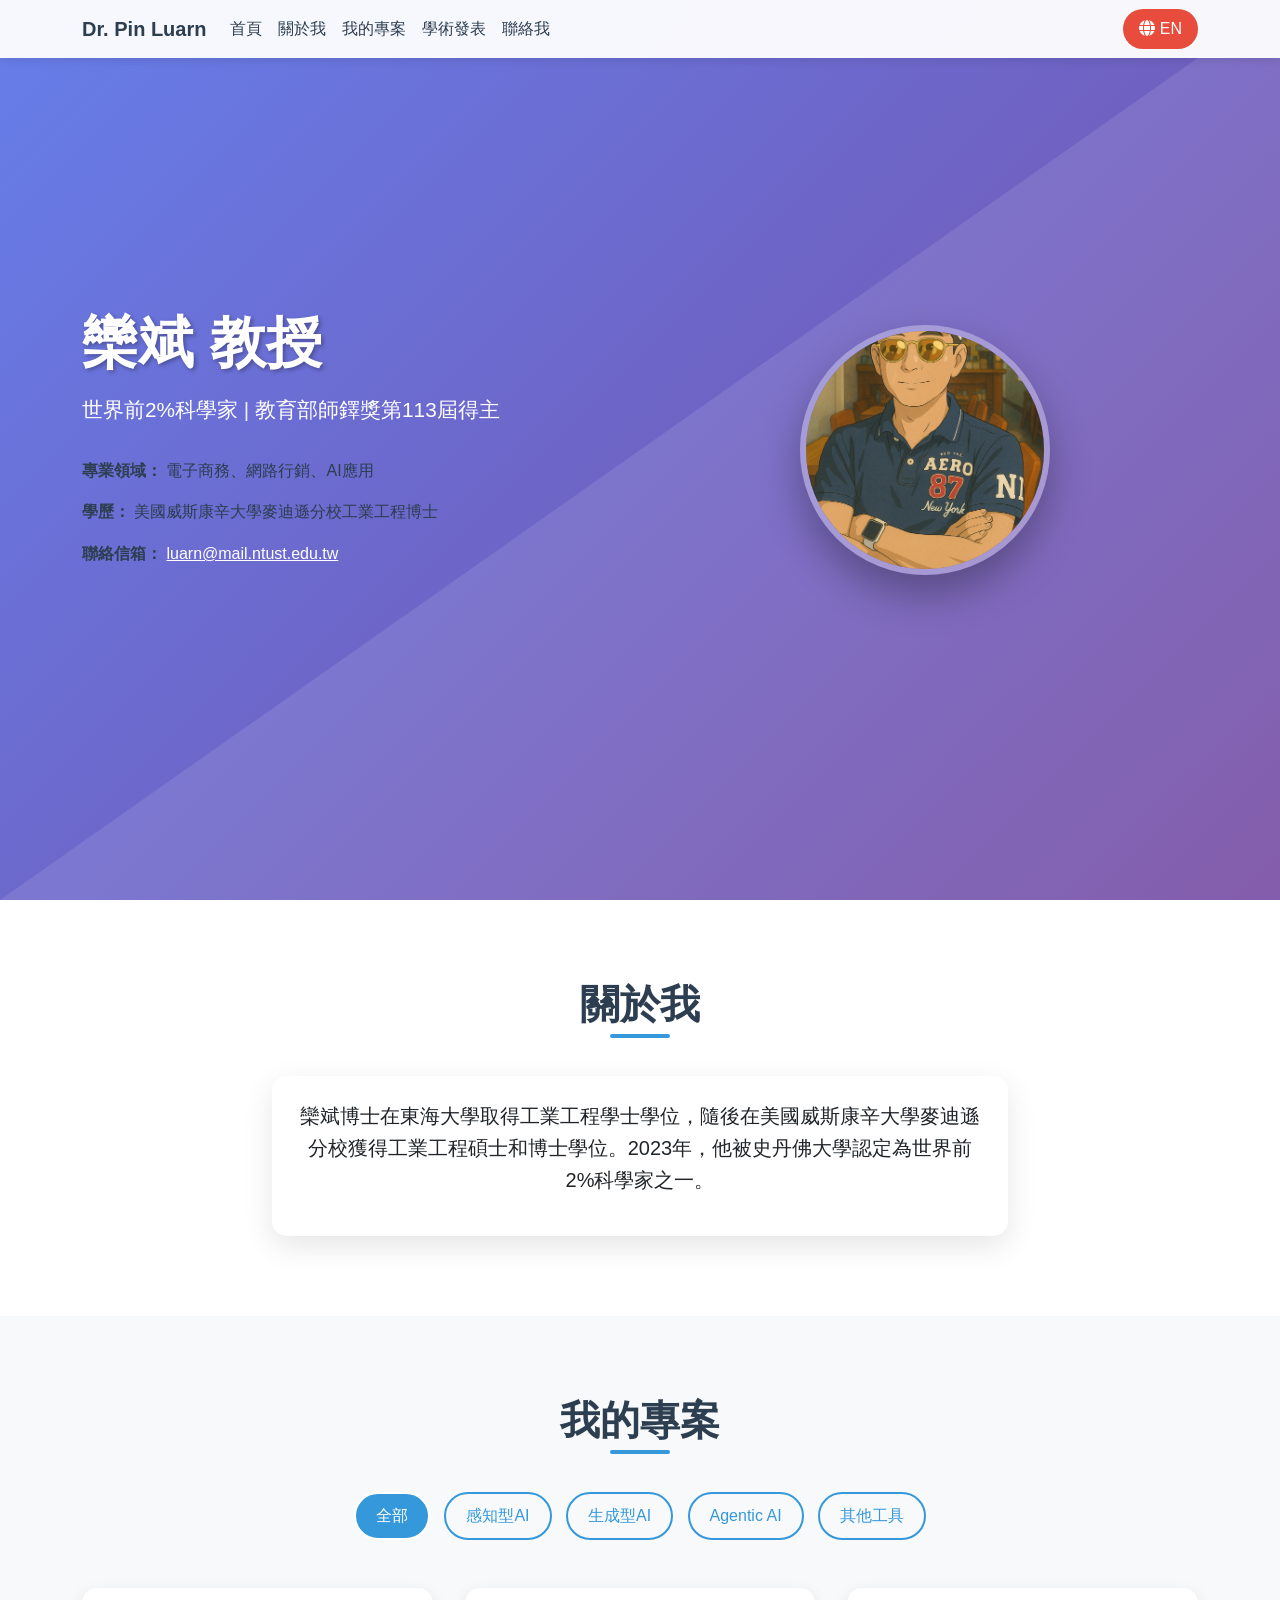
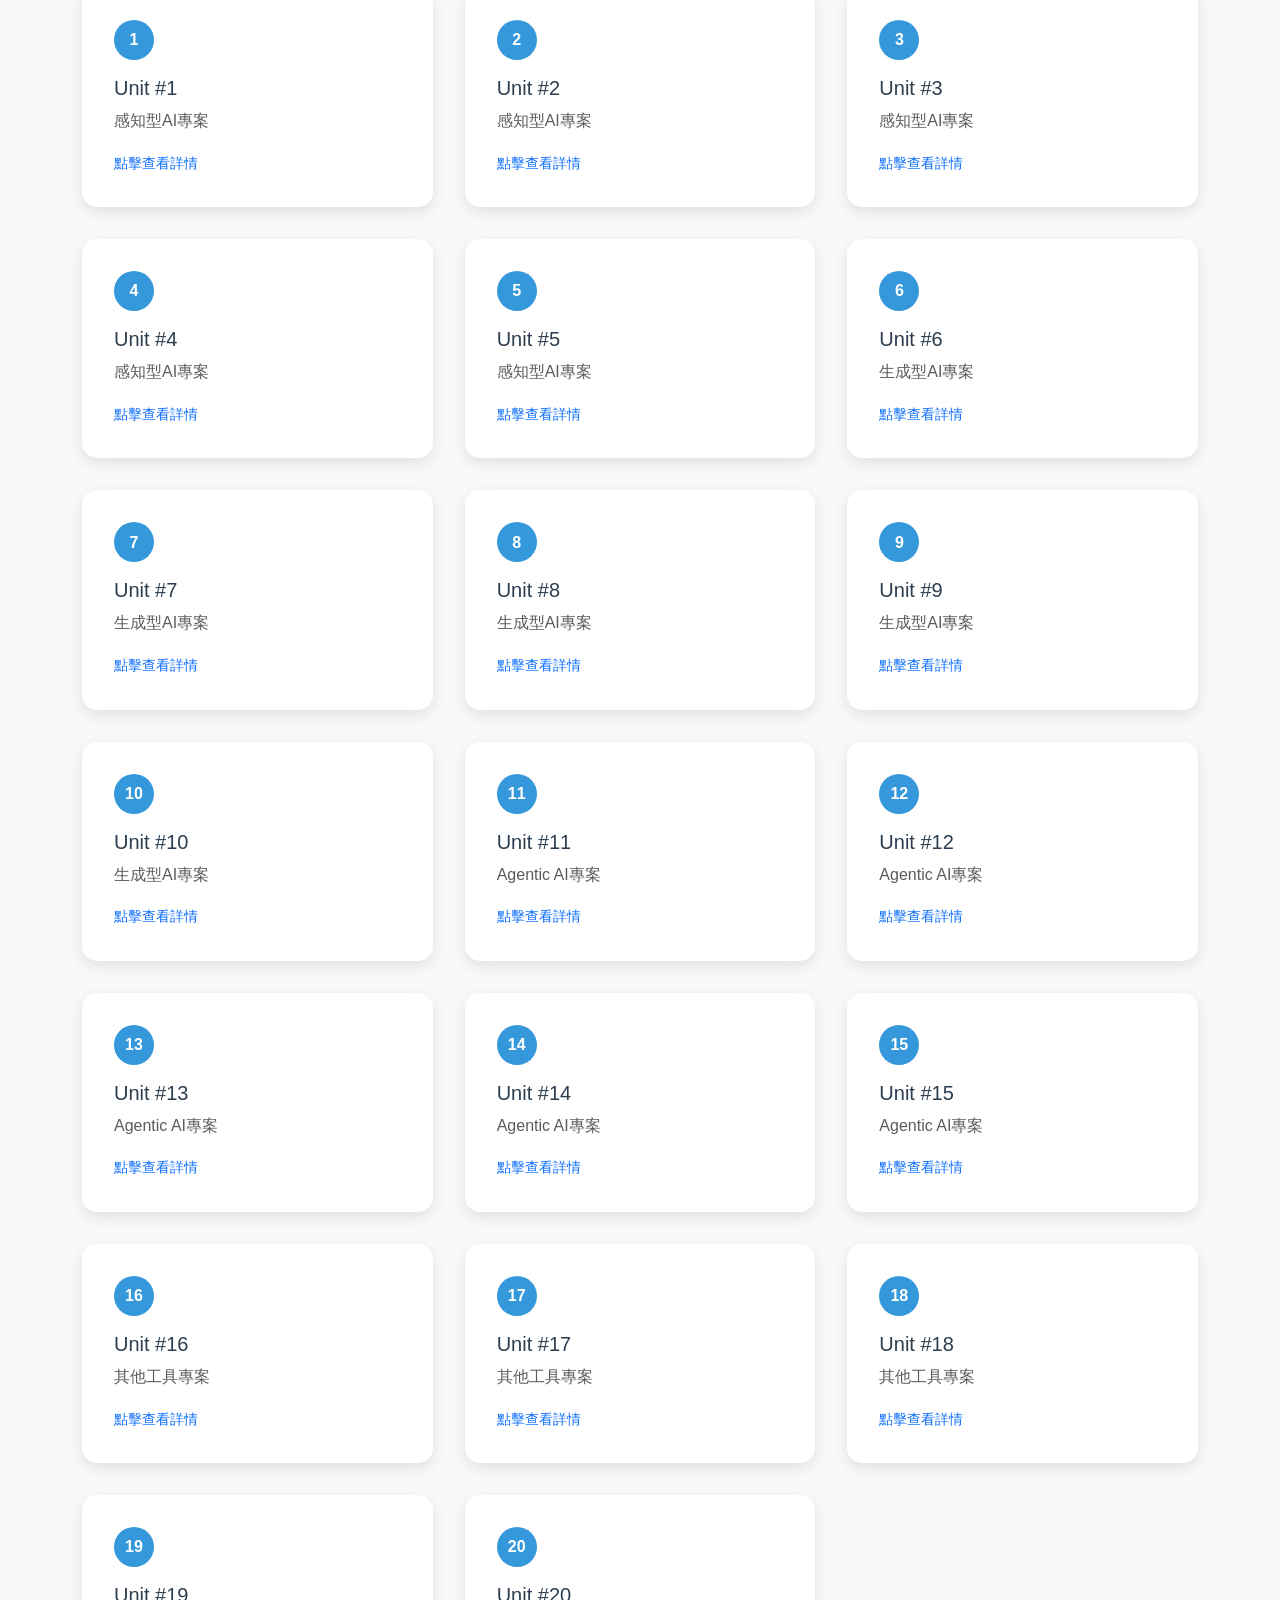
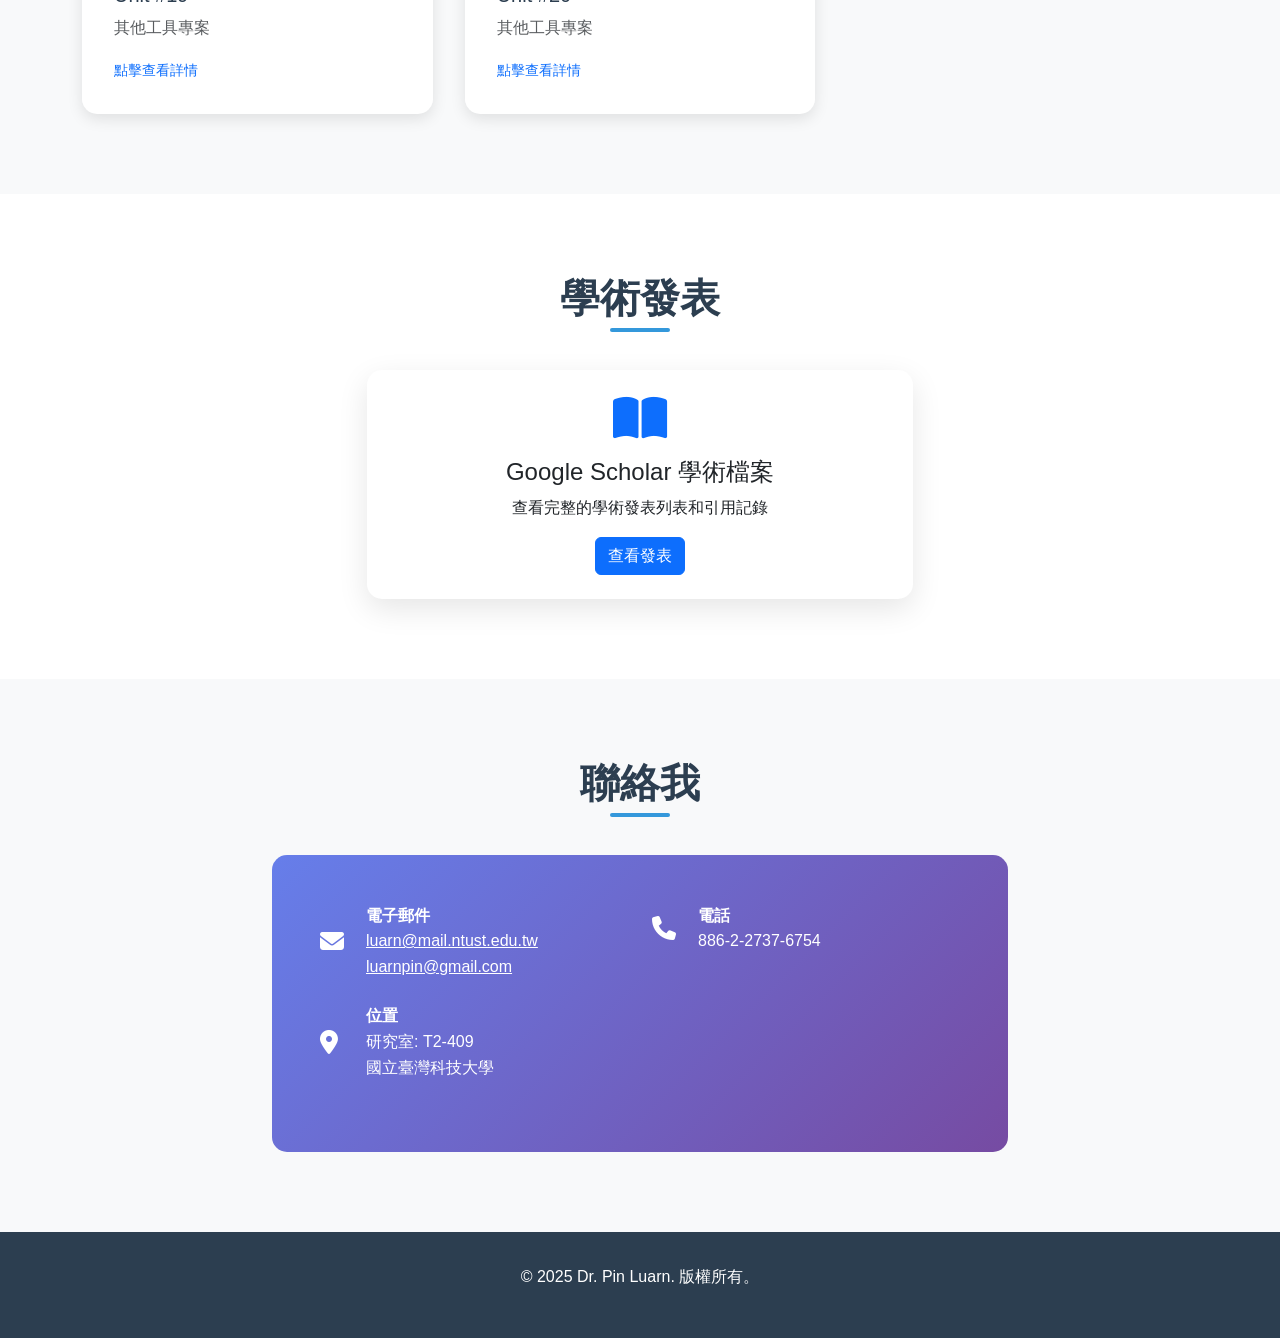
==== index.html @ e12e1f19 "Update index.html" ====
<!DOCTYPE html>
<html lang="zh-TW">
<head>
    <meta charset="UTF-8">
    <meta name="viewport" content="width=device-width, initial-scale=1.0">
    <title>Dr. Pin Luarn - Personal Website</title>
    <link href="https://cdnjs.cloudflare.com/ajax/libs/bootstrap/5.3.0/css/bootstrap.min.css" rel="stylesheet">
    <link href="https://cdnjs.cloudflare.com/ajax/libs/font-awesome/6.4.0/css/all.min.css" rel="stylesheet">
    <link rel="stylesheet" href="style2.css">
    <link rel="icon" type="image/x-icon" href="/pic/favicon.ico">
</head>
<body>
    <!-- Navigation -->
    <nav class="navbar navbar-expand-lg fixed-top">
        <div class="container">
            <a class="navbar-brand" href="#home">Dr. Pin Luarn</a>

            <button class="navbar-toggler" type="button" data-bs-toggle="collapse" data-bs-target="#navbarNav">
                <span class="navbar-toggler-icon"></span>
            </button>

            <div class="collapse navbar-collapse" id="navbarNav">
                <ul class="navbar-nav me-auto">
                    <li class="nav-item">
                        <a class="nav-link" href="#home" data-zh="首頁" data-en="Home" data-de="Startseite">首頁</a>
                    </li>
                    <li class="nav-item">
                        <a class="nav-link" href="#about" data-zh="關於我" data-en="About" data-de="Über mich">關於我</a>
                    </li>
                    <li class="nav-item">
                        <a class="nav-link" href="#projects" data-zh="我的專案" data-en="My Projects" data-de="Meine Projekte">我的專案</a>
                    </li>
                    <li class="nav-item">
                        <a class="nav-link" href="#publications" data-zh="學術發表" data-en="Publications" data-de="Veröffentlichungen">學術發表</a>
                    </li>
                    <li class="nav-item">
                        <a class="nav-link" href="#contact" data-zh="聯絡我" data-en="Contact" data-de="Kontakt">聯絡我</a>
                    </li>
                </ul>

                <div class="language-selector">
                    <button class="btn lang-toggle" onclick="toggleLanguage()">
                        <i class="fas fa-globe"></i> <span id="lang-text">EN</span>
                    </button>
                </div>
            </div>
        </div>
    </nav>

    <!-- Hero Section -->
    <section id="home" class="hero">
        <div class="container">
            <div class="row align-items-center">
                <div class="col-lg-6 hero-content fade-in">
                    <h1 data-zh="欒斌 教授" data-en="Prof. Pin Luarn" data-de="Prof. Pin Luarn">欒斌 教授</h1>
                    <p class="subtitle" data-zh="<a href='https://topresearcherslist.com/Home/Profile/967900' target='_blank' class='text-white text-decoration-none'>世界前2%科學家</a> | <a href='https://news.tvbs.com.tw/life/2631440' target='_blank' class='text-white text-decoration-none'>教育部師鐸獎第113屆得主</a>" data-en="<a href='https://topresearcherslist.com/Home/Profile/967900' target='_blank' class='text-white text-decoration-none'>World's Top 2% Scientists</a> | <a href='https://news.tvbs.com.tw/life/2631440' target='_blank' class='text-white text-decoration-none'>113th Teacher's Award by Ministry of Education</a>" data-de="<a href='https://topresearcherslist.com/Home/Profile/967900' target='_blank' class='text-white text-decoration-none'>Top 2% der Weltwissenschaftler</a> | <a href='https://news.tvbs.com.tw/life/2631440' target='_blank' class='text-white text-decoration-none'>113. Lehrerpreis des Bildungsministeriums</a>">
                        <a href="https://topresearcherslist.com/Home/Profile/967900" target="_blank" class="text-white text-decoration-none">世界前2%科學家</a> | <a href="https://news.tvbs.com.tw/life/2631440" target="_blank" class="text-white text-decoration-none">教育部師鐸獎第113屆得主</a>
                    </p>
                    <div class="mb-3">
                        <strong data-zh="專業領域：" data-en="Expertise:" data-de="Fachgebiet:">專業領域：</strong>
                        <span data-zh="電子商務、網路行銷、AI應用" data-en="e-Commerce, Internet Marketing, AI Applications" data-de="E-Commerce, Internet-Marketing, KI-Anwendungen">電子商務、網路行銷、AI應用</span>
                    </div>
                    <div class="mb-3">
                        <strong data-zh="學歷：" data-en="Education:" data-de="Ausbildung:">學歷：</strong>
                        <span data-zh="美國威斯康辛大學麥迪遜分校工業工程博士" data-en="PhD in Industrial Engineering, University of Wisconsin-Madison, US" data-de="Promotion in Wirtschaftsingenieurwesen, University of Wisconsin-Madison, USA">美國威斯康辛大學麥迪遜分校工業工程博士</span>
                    </div>
                    <div class="mb-4">
                        <strong data-zh="聯絡信箱：" data-en="Email:" data-de="E-Mail:">聯絡信箱：</strong>
                        <a href="mailto:luarn@mail.ntust.edu.tw" class="text-white">luarn@mail.ntust.edu.tw</a>
                    </div>
                </div>
                <div class="col-lg-6 text-center fade-in">
                    <img src="pic/pin3.png" alt="Dr. Pin Luarn" class="profile-img">
                </div>
            </div>
        </div>
    </section>

    <!-- About Section -->
    <section id="about" class="section">
        <div class="container">
            <h2 class="section-title" data-zh="關於我" data-en="About Me" data-de="Über mich">關於我</h2>
            <div class="row justify-content-center">
                <div class="col-lg-8">
                    <div class="card fade-in">
                        <div class="card-body p-4">
                            <p class="lead text-center" data-zh="欒斌博士在東海大學取得工業工程學士學位，隨後在美國威斯康辛大學麥迪遜分校獲得工業工程碩士和博士學位。2023年，他被史丹佛大學認定為世界前2%科學家之一。" data-en="Dr. Pin Luarn earned his Bachelor's degree in Industrial Engineering from Tunghai University in Taiwan and went on to receive his Master and Ph.D. in Industrial Engineering from the University of Wisconsin-Madison in the United States. In 2023, he was recognized by Stanford University as one of the WORLD'S TOP 2% SCIENTISTS." data-de="Dr. Pin Luarn erwarb seinen Bachelor-Abschluss in Wirtschaftsingenieurwesen an der Tunghai University in Taiwan und erhielt anschließend seinen Master- und Doktortitel in Wirtschaftsingenieurwesen an der University of Wisconsin-Madison in den Vereinigten Staaten. Im Jahr 2023 wurde er von der Stanford University als einer der TOP 2% WISSENSCHAFTLER DER WELT anerkannt.">
                                欒斌博士在東海大學取得工業工程學士學位，隨後在美國威斯康辛大學麥迪遜分校獲得工業工程碩士和博士學位。2023年，他被史丹佛大學認定為世界前2%科學家之一。
                            </p>
                        </div>
                    </div>
                </div>
            </div>
        </div>
    </section>

    <!-- Projects Section -->
    <section id="projects" class="section bg-light">
        <div class="container">
            <h2 class="section-title" data-zh="我的專案" data-en="My Projects" data-de="Meine Projekte">我的專案</h2>

            <!-- Filter Buttons -->
            <div class="filter-buttons fade-in">
                <button class="btn filter-btn active" onclick="filterProjects('all')" data-zh="全部" data-en="All" data-de="Alle">全部</button>
                <button class="btn filter-btn" onclick="filterProjects('cognitive')" data-zh="感知型AI" data-en="Perceptual AI" data-de="Perzeptive KI">感知型AI</button>
                <button class="btn filter-btn" onclick="filterProjects('generative')" data-zh="生成型AI" data-en="Generative AI" data-de="Generative KI">生成型AI</button>
                <button class="btn filter-btn" onclick="filterProjects('agentic')" data-zh="Agentic AI" data-en="Agentic AI" data-de="Agentische KI">Agentic AI</button>
                <button class="btn filter-btn" onclick="filterProjects('tools')" data-zh="其他工具" data-en="Other Tools" data-de="Andere Tools">其他工具</button>
            </div>

            <!-- Projects Grid -->
            <div class="project-grid fade-in" id="projects-grid">
                <!-- Projects will be dynamically generated -->
            </div>
        </div>
    </section>

    <!-- Publications Section -->
    <section id="publications" class="section">
        <div class="container">
            <h2 class="section-title" data-zh="學術發表" data-en="Publications" data-de="Veröffentlichungen">學術發表</h2>
            <div class="row justify-content-center">
                <div class="col-lg-6">
                    <div class="card fade-in">
                        <div class="card-body text-center p-4">
                            <i class="fas fa-book-open fa-3x text-primary mb-3"></i>
                            <h4 data-zh="Google Scholar 學術檔案" data-en="Google Scholar Profile" data-de="Google Scholar Profil">Google Scholar 學術檔案</h4>
                            <p data-zh="查看完整的學術發表列表和引用記錄" data-en="View complete list of academic publications and citations" data-de="Vollständige Liste der akademischen Veröffentlichungen und Zitationen anzeigen">查看完整的學術發表列表和引用記錄</p>
                            <a href="https://scholar.google.com/citations?view_op=list_works&hl=zh-TW&hl=zh-TW&user=pudp19wAAAAJ&sortby=pubdate"
                               target="_blank" class="btn btn-primary" data-zh="查看發表" data-en="View Publications" data-de="Veröffentlichungen anzeigen">查看發表</a>
                        </div>
                    </div>
                </div>
            </div>
        </div>
    </section>

    <!-- Contact Section -->
    <section id="contact" class="section bg-light">
        <div class="container">
            <h2 class="section-title" data-zh="聯絡我" data-en="Contact Me" data-de="Kontaktieren Sie mich">聯絡我</h2>
            <div class="row justify-content-center">
                <div class="col-lg-8">
                    <div class="contact-info fade-in">
                        <div class="row">
                            <div class="col-md-6">
                                <div class="contact-item">
                                    <i class="fas fa-envelope"></i>
                                    <div>
                                        <strong data-zh="電子郵件" data-en="Email" data-de="E-Mail">電子郵件</strong><br>
                                        <a href="mailto:luarn@mail.ntust.edu.tw" class="text-white">luarn@mail.ntust.edu.tw</a><br>
                                        <a href="mailto:luarnpin@gmail.com" class="text-white">luarnpin@gmail.com</a>
                                    </div>
                                </div>
                            </div>
                            <div class="col-md-6">
                                <div class="contact-item">
                                    <i class="fas fa-phone"></i>
                                    <div>
                                        <strong data-zh="電話" data-en="Phone" data-de="Telefon">電話</strong><br>
                                        886-2-2737-6754
                                    </div>
                                </div>
                            </div>
                        </div>
                        <div class="contact-item">
                            <i class="fas fa-map-marker-alt"></i>
                            <div>
                                <strong data-zh="位置" data-en="Location" data-de="Standort">位置</strong><br>
                                <span data-zh="研究室: T2-409<br>國立臺灣科技大學" data-en="Office: T2-409<br>National Taiwan University of Science and Technology" data-de="Büro: T2-409<br>Nationale Taiwan Universität für Wissenschaft und Technologie">研究室: T2-409<br>國立臺灣科技大學</span>
                            </div>
                        </div>
                    </div>
                </div>
            </div>
        </div>
    </section>

    <!-- Footer -->
    <footer class="footer">
        <div class="container">
            <p>&copy; 2025 Dr. Pin Luarn. <span data-zh="版權所有。" data-en="All rights reserved." data-de="Alle Rechte vorbehalten.">版權所有。</span></p>
        </div>
    </footer>

    <!-- Bootstrap JS -->
    <script src="https://cdnjs.cloudflare.com/ajax/libs/bootstrap/5.3.0/js/bootstrap.bundle.min.js"></script>

    <script>
        // Project data - Extended to 20 units with German translations
        const projects = [
            // Perceptual AI Projects (Units 1-5)
            {id: 1, category: 'cognitive', title: 'Unit #1', titleEn: 'Unit #1', titleDe: 'Einheit #1', description: '感知型AI專案', descriptionEn: 'Perceptual AI Project', descriptionDe: 'Perzeptives KI-Projekt'},
            {id: 2, category: 'cognitive', title: 'Unit #2', titleEn: 'Unit #2', titleDe: 'Einheit #2', description: '感知型AI專案', descriptionEn: 'Perceptual AI Project', descriptionDe: 'Perzeptives KI-Projekt'},
            {id: 3, category: 'cognitive', title: 'Unit #3', titleEn: 'Unit #3', titleDe: 'Einheit #3', description: '感知型AI專案', descriptionEn: 'Perceptual AI Project', descriptionDe: 'Perzeptives KI-Projekt'},
            {id: 4, category: 'cognitive', title: 'Unit #4', titleEn: 'Unit #4', titleDe: 'Einheit #4', description: '感知型AI專案', descriptionEn: 'Perceptual AI Project', descriptionDe: 'Perzeptives KI-Projekt'},
            {id: 5, category: 'cognitive', title: 'Unit #5', titleEn: 'Unit #5', titleDe: 'Einheit #5', description: '感知型AI專案', descriptionEn: 'Perceptual AI Project', descriptionDe: 'Perzeptives KI-Projekt'},

            // Generative AI Projects (Units 6-10)
            {id: 6, category: 'generative', title: 'Unit #6', titleEn: 'Unit #6', titleDe: 'Einheit #6', description: '生成型AI專案', descriptionEn: 'Generative AI Project', descriptionDe: 'Generatives KI-Projekt'},
            {id: 7, category: 'generative', title: 'Unit #7', titleEn: 'Unit #7', titleDe: 'Einheit #7', description: '生成型AI專案', descriptionEn: 'Generative AI Project', descriptionDe: 'Generatives KI-Projekt'},
            {id: 8, category: 'generative', title: 'Unit #8', titleEn: 'Unit #8', titleDe: 'Einheit #8', description: '生成型AI專案', descriptionEn: 'Generative AI Project', descriptionDe: 'Generatives KI-Projekt'},
            {id: 9, category: 'generative', title: 'Unit #9', titleEn: 'Unit #9', titleDe: 'Einheit #9', description: '生成型AI專案', descriptionEn: 'Generative AI Project', descriptionDe: 'Generatives KI-Projekt'},
            {id: 10, category: 'generative', title: 'Unit #10', titleEn: 'Unit #10', titleDe: 'Einheit #10', description: '生成型AI專案', descriptionEn: 'Generative AI Project', descriptionDe: 'Generatives KI-Projekt'},

            // Agentic AI Projects (Units 11-15)
            {id: 11, category: 'agentic', title: 'Unit #11', titleEn: 'Unit #11', titleDe: 'Einheit #11', description: 'Agentic AI專案', descriptionEn: 'Agentic AI Project', descriptionDe: 'Agentisches KI-Projekt'},
            {id: 12, category: 'agentic', title: 'Unit #12', titleEn: 'Unit #12', titleDe: 'Einheit #12', description: 'Agentic AI專案', descriptionEn: 'Agentic AI Project', descriptionDe: 'Agentisches KI-Projekt'},
            {id: 13, category: 'agentic', title: 'Unit #13', titleEn: 'Unit #13', titleDe: 'Einheit #13', description: 'Agentic AI專案', descriptionEn: 'Agentic AI Project', descriptionDe: 'Agentisches KI-Projekt'},
            {id: 14, category: 'agentic', title: 'Unit #14', titleEn: 'Unit #14', titleDe: 'Einheit #14', description: 'Agentic AI專案', descriptionEn: 'Agentic AI Project', descriptionDe: 'Agentisches KI-Projekt'},
            {id: 15, category: 'agentic', title: 'Unit #15', titleEn: 'Unit #15', titleDe: 'Einheit #15', description: 'Agentic AI專案', descriptionEn: 'Agentic AI Project', descriptionDe: 'Agentisches KI-Projekt'},

            // Other Tools (Units 16-20)
            {id: 16, category: 'tools', title: 'Unit #16', titleEn: 'Unit #16', titleDe: 'Einheit #16', description: '其他工具專案', descriptionEn: 'Other Tools Project', descriptionDe: 'Andere Tools Projekt'},
            {id: 17, category: 'tools', title: 'Unit #17', titleEn: 'Unit #17', titleDe: 'Einheit #17', description: '其他工具專案', descriptionEn: 'Other Tools Project', descriptionDe: 'Andere Tools Projekt'},
            {id: 18, category: 'tools', title: 'Unit #18', titleEn: 'Unit #18', titleDe: 'Einheit #18', description: '其他工具專案', descriptionEn: 'Other Tools Project', descriptionDe: 'Andere Tools Projekt'},
            {id: 19, category: 'tools', title: 'Unit #19', titleEn: 'Unit #19', titleDe: 'Einheit #19', description: '其他工具專案', descriptionEn: 'Other Tools Project', descriptionDe: 'Andere Tools Projekt'},
            {id: 20, category: 'tools', title: 'Unit #20', titleEn: 'Unit #20', titleDe: 'Einheit #20', description: '其他工具專案', descriptionEn: 'Other Tools Project', descriptionDe: 'Andere Tools Projekt'}
        ];

        let currentLanguage = 'zh';
        const languages = ['zh', 'en', 'de'];
        const languageNames = {
            'zh': '中文',
            'en': 'EN',
            'de': 'DE'
        };

        // Initialize page
        document.addEventListener('DOMContentLoaded', function() {
            renderProjects('all');
            initScrollAnimations();
            initSmoothScrolling();
        });

        // Language toggle function - now cycles through three languages
        function toggleLanguage() {
            const currentIndex = languages.indexOf(currentLanguage);
            const nextIndex = (currentIndex + 1) % languages.length;
            currentLanguage = languages[nextIndex];

            // Update language button text to show next language
            const nextLangIndex = (nextIndex + 1) % languages.length;
            document.getElementById('lang-text').textContent = languageNames[languages[nextLangIndex]];

            // Update all text elements with data attributes
            const elements = document.querySelectorAll('[data-zh][data-en][data-de]');
            elements.forEach(element => {
                const text = element.getAttribute(`data-${currentLanguage}`);
                if (text && text.includes('<a href=')) {
                    element.innerHTML = text;
                } else if (text) {
                    element.textContent = text;
                }
            });

            // Re-render projects with new language
            const activeFilter = document.querySelector('.filter-btn.active').getAttribute('onclick').match(/'(\w+)'/)[1];
            renderProjects(activeFilter);
        }

        // Filter and render projects
        function filterProjects(category) {
            // Update active button
            document.querySelectorAll('.filter-btn').forEach(btn => btn.classList.remove('active'));
            event.target.classList.add('active');

            renderProjects(category);
        }

        function renderProjects(category) {
            const grid = document.getElementById('projects-grid');
            const filteredProjects = category === 'all' ? projects : projects.filter(p => p.category === category);

            grid.innerHTML = filteredProjects.map(project => {
                let title, description, clickText;

                if (currentLanguage === 'zh') {
                    title = project.title;
                    description = project.description;
                    clickText = '點擊查看詳情';
                } else if (currentLanguage === 'en') {
                    title = project.titleEn;
                    description = project.descriptionEn;
                    clickText = 'Click to view details';
                } else {
                    title = project.titleDe;
                    description = project.descriptionDe;
                    clickText = 'Klicken für Details';
                }

                return `
                    <div class="project-card" data-category="${project.category}" onclick="openProject(${project.id})">
                        <div class="project-number">${project.id}</div>
                        <h5>${title}</h5>
                        <p class="text-muted">${description}</p>
                        <small class="text-primary">${clickText}</small>
                    </div>
                `;
            }).join('');
        }

        // Open project details - Modified to pass unit ID as URL parameter
        function openProject(id) {
            // Navigate to unit.html with unit ID as parameter
            window.open(`unit.html?unit=${id}`, '_blank');
        }

        // Scroll animations
        function initScrollAnimations() {
            const observerOptions = {
                threshold: 0.1,
                rootMargin: '0px 0px -50px 0px'
            };

            const observer = new IntersectionObserver((entries) => {
                entries.forEach(entry => {
                    if (entry.isIntersecting) {
                        entry.target.classList.add('visible');
                    }
                });
            }, observerOptions);

            document.querySelectorAll('.fade-in').forEach(el => {
                observer.observe(el);
            });
        }

        // Smooth scrolling for navigation links
        function initSmoothScrolling() {
            document.querySelectorAll('a[href^="#"]').forEach(anchor => {
                anchor.addEventListener('click', function (e) {
                    e.preventDefault();
                    const target = document.querySelector(this.getAttribute('href'));
                    if (target) {
                        const headerOffset = 70;
                        const elementPosition = target.getBoundingClientRect().top;
                        const offsetPosition = elementPosition + window.pageYOffset - headerOffset;

                        window.scrollTo({
                            top: offsetPosition,
                            behavior: 'smooth'
                        });
                    }
                });
            });
        }

        // Navbar background on scroll
        window.addEventListener('scroll', function() {
            const navbar = document.querySelector('.navbar');
            if (window.scrollY > 50) {
                navbar.style.background = 'rgba(255,255,255,0.98)';
            } else {
                navbar.style.background = 'rgba(255,255,255,0.95)';
            }
        });
    </script>
</body>
</html>
---- style2.css ----
:root {
            --primary-color: #2c3e50;
            --secondary-color: #3498db;
            --accent-color: #e74c3c;
            --text-color: #2c3e50;
            --bg-gradient: linear-gradient(135deg, #667eea 0%, #764ba2 100%);
        }

        * {
            margin: 0;
            padding: 0;
            box-sizing: border-box;
        }

        body {
            font-family: 'Segoe UI', Tahoma, Geneva, Verdana, sans-serif;
            line-height: 1.6;
            color: var(--text-color);
            overflow-x: hidden;
        }

        /* Hero Section */
        .hero {
            background: var(--bg-gradient);
            min-height: 100vh;
            display: flex;
            align-items: center;
            position: relative;
            overflow: hidden;
        }

        .hero::before {
            content: '';
            position: absolute;
            top: 0;
            left: 0;
            right: 0;
            bottom: 0;
            background: url('data:image/svg+xml,<svg xmlns="http://www.w3.org/2000/svg" viewBox="0 0 1000 100" preserveAspectRatio="none"><polygon fill="rgba(255,255,255,0.1)" points="1000,100 1000,0 0,100"/></svg>');
            animation: float 6s ease-in-out infinite;
        }

        @keyframes float {
            0%, 100% { transform: translateY(0px); }
            50% { transform: translateY(-20px); }
        }

        .hero-content {
            position: relative;
            z-index: 2;
        }

        .profile-img {
            width: 250px;
            height: 250px;
            border-radius: 50%;
            border: 6px solid rgba(255,255,255,0.3);
            box-shadow: 0 20px 40px rgba(0,0,0,0.3);
            transition: transform 0.3s ease;
            object-fit: cover;
        }

        .profile-img:hover {
            transform: scale(1.05);
        }

        .hero h1 {
            font-size: 3.5rem;
            font-weight: 700;
            color: white;
            margin-bottom: 1rem;
            text-shadow: 2px 2px 4px rgba(0,0,0,0.3);
        }

        .hero .subtitle {
            font-size: 1.3rem;
            color: rgba(255,255,255,0.9);
            margin-bottom: 2rem;
        }

        /* Navigation */
        .navbar {
            background: rgba(255,255,255,0.95) !important;
            backdrop-filter: blur(10px);
            box-shadow: 0 2px 10px rgba(0,0,0,0.1);
            transition: all 0.3s ease;
        }

        .navbar-brand {
            font-weight: 700;
            color: var(--primary-color) !important;
        }

        .nav-link {
            color: var(--text-color) !important;
            font-weight: 500;
            transition: color 0.3s ease;
        }

        .nav-link:hover {
            color: var(--secondary-color) !important;
        }

        /* Language Toggle */
        .lang-toggle {
            background: var(--accent-color);
            border: none;
            color: white;
            padding: 8px 16px;
            border-radius: 25px;
            transition: all 0.3s ease;
        }

        .lang-toggle:hover {
            background: #c0392b;
            transform: translateY(-2px);
        }

        /* Sections */
        .section {
            padding: 80px 0;
        }

        .section-title {
            font-size: 2.5rem;
            font-weight: 700;
            text-align: center;
            margin-bottom: 3rem;
            color: var(--primary-color);
            position: relative;
        }

        .section-title::after {
            content: '';
            position: absolute;
            bottom: -10px;
            left: 50%;
            transform: translateX(-50%);
            width: 60px;
            height: 4px;
            background: var(--secondary-color);
            border-radius: 2px;
        }

        /* Cards */
        .card {
            border: none;
            border-radius: 15px;
            box-shadow: 0 10px 30px rgba(0,0,0,0.1);
            transition: all 0.3s ease;
            overflow: hidden;
        }

        .card:hover {
            transform: translateY(-10px);
            box-shadow: 0 20px 40px rgba(0,0,0,0.15);
        }

        .card-header {
            background: var(--bg-gradient);
            color: white;
            font-weight: 600;
            text-align: center;
            padding: 1.5rem;
        }

        /* Projects Filter */
        .filter-buttons {
            text-align: center;
            margin-bottom: 3rem;
        }

        .filter-btn {
            background: transparent;
            border: 2px solid var(--secondary-color);
            color: var(--secondary-color);
            padding: 10px 20px;
            margin: 0 5px;
            border-radius: 25px;
            transition: all 0.3s ease;
        }

        .filter-btn:hover,
        .filter-btn.active {
            background: var(--secondary-color);
            color: white;
        }

        /* Project Grid */
        .project-grid {
            display: grid;
            grid-template-columns: repeat(auto-fit, minmax(300px, 1fr));
            gap: 2rem;
        }

        .project-card {
            background: white;
            border-radius: 15px;
            padding: 2rem;
            box-shadow: 0 5px 15px rgba(0,0,0,0.1);
            transition: all 0.3s ease;
            cursor: pointer;
        }

        .project-card:hover {
            transform: translateY(-5px);
            box-shadow: 0 15px 30px rgba(0,0,0,0.15);
        }

        .project-number {
            background: var(--secondary-color);
            color: white;
            width: 40px;
            height: 40px;
            border-radius: 50%;
            display: flex;
            align-items: center;
            justify-content: center;
            font-weight: bold;
            margin-bottom: 1rem;
        }

        /* Contact */
        .contact-info {
            background: var(--bg-gradient);
            color: white;
            border-radius: 15px;
            padding: 3rem;
        }

        .contact-item {
            display: flex;
            align-items: center;
            margin-bottom: 1.5rem;
        }

        .contact-item i {
            font-size: 1.5rem;
            margin-right: 1rem;
            width: 30px;
        }

        /* Footer */
        .footer {
            background: var(--primary-color);
            color: white;
            text-align: center;
            padding: 2rem 0;
        }

        /* Animations */
        .fade-in {
            opacity: 0;
            transform: translateY(30px);
            transition: all 0.6s ease;
        }

        .fade-in.visible {
            opacity: 1;
            transform: translateY(0);
        }

        /* Responsive */
        @media (max-width: 768px) {
            .hero h1 {
                font-size: 2.5rem;
            }

            .profile-img {
                width: 200px;
                height: 200px;
            }

            .project-grid {
                grid-template-columns: 1fr;
            }
        }
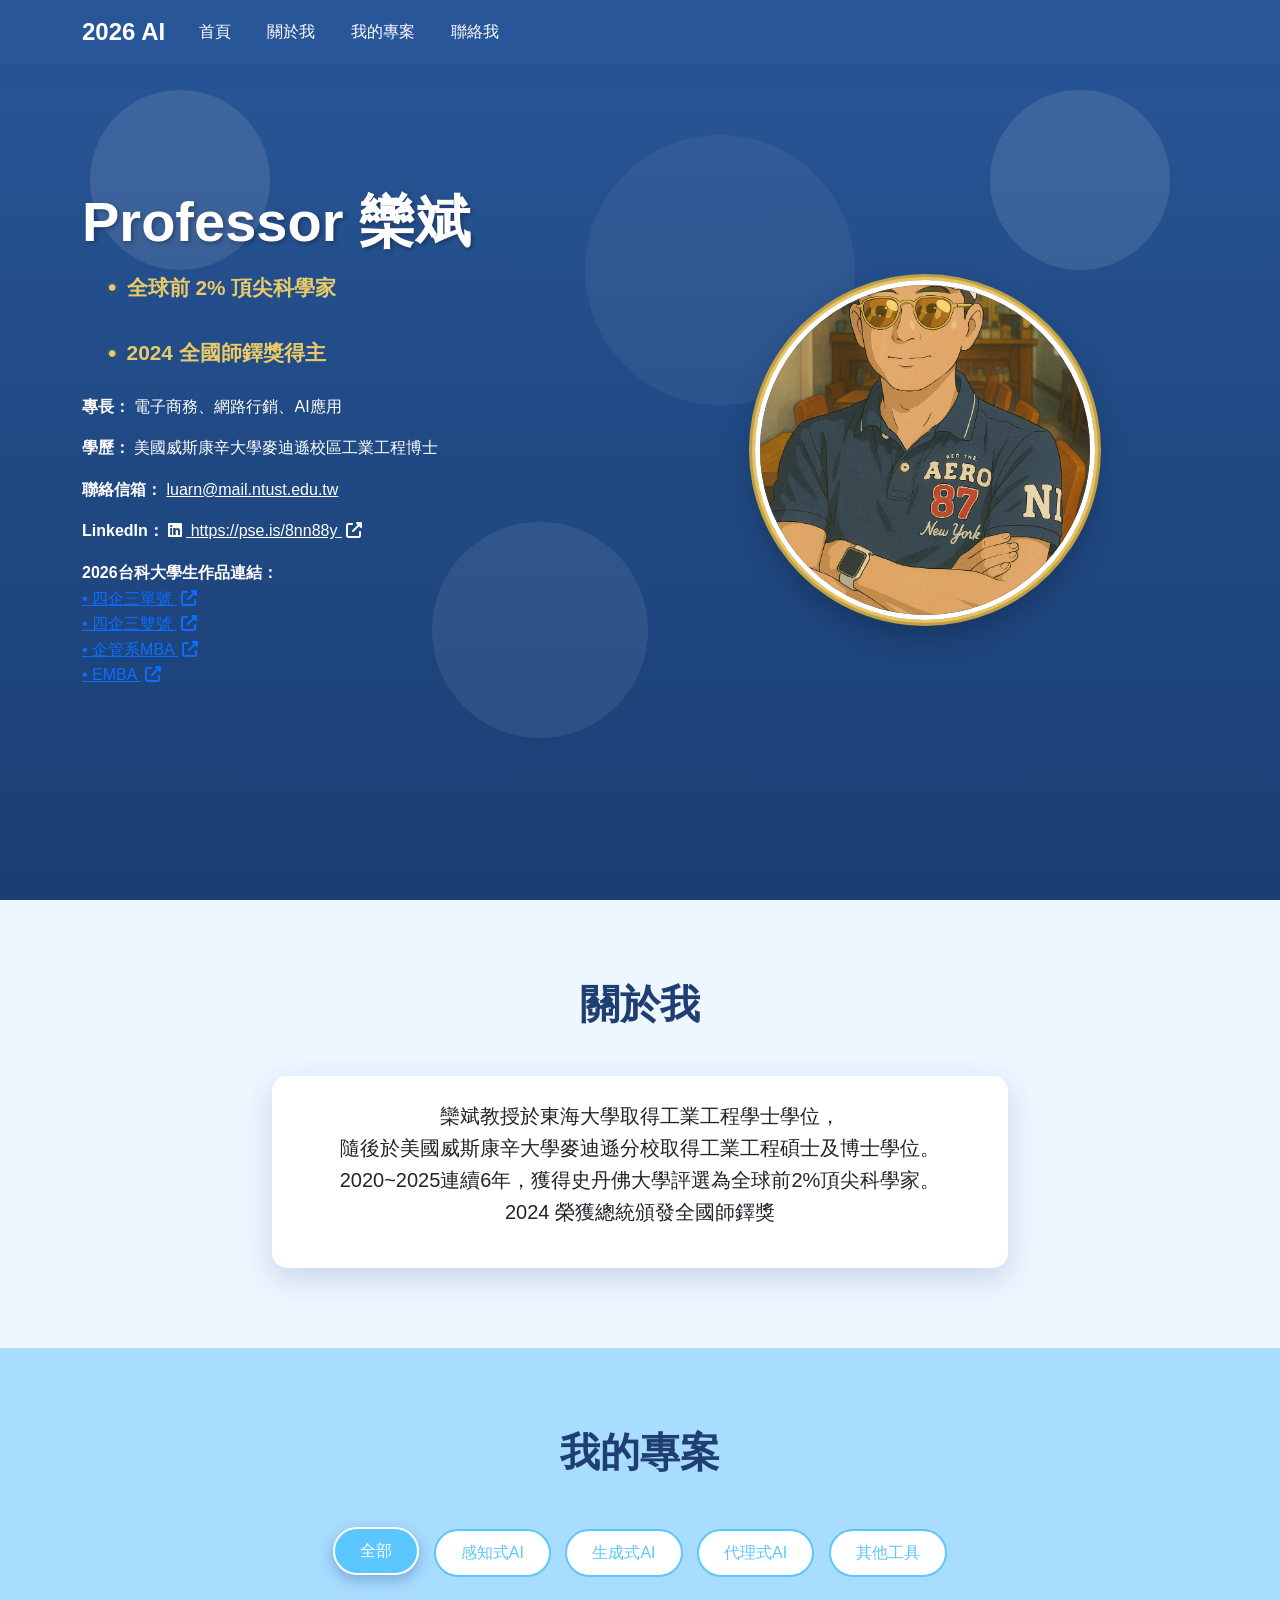
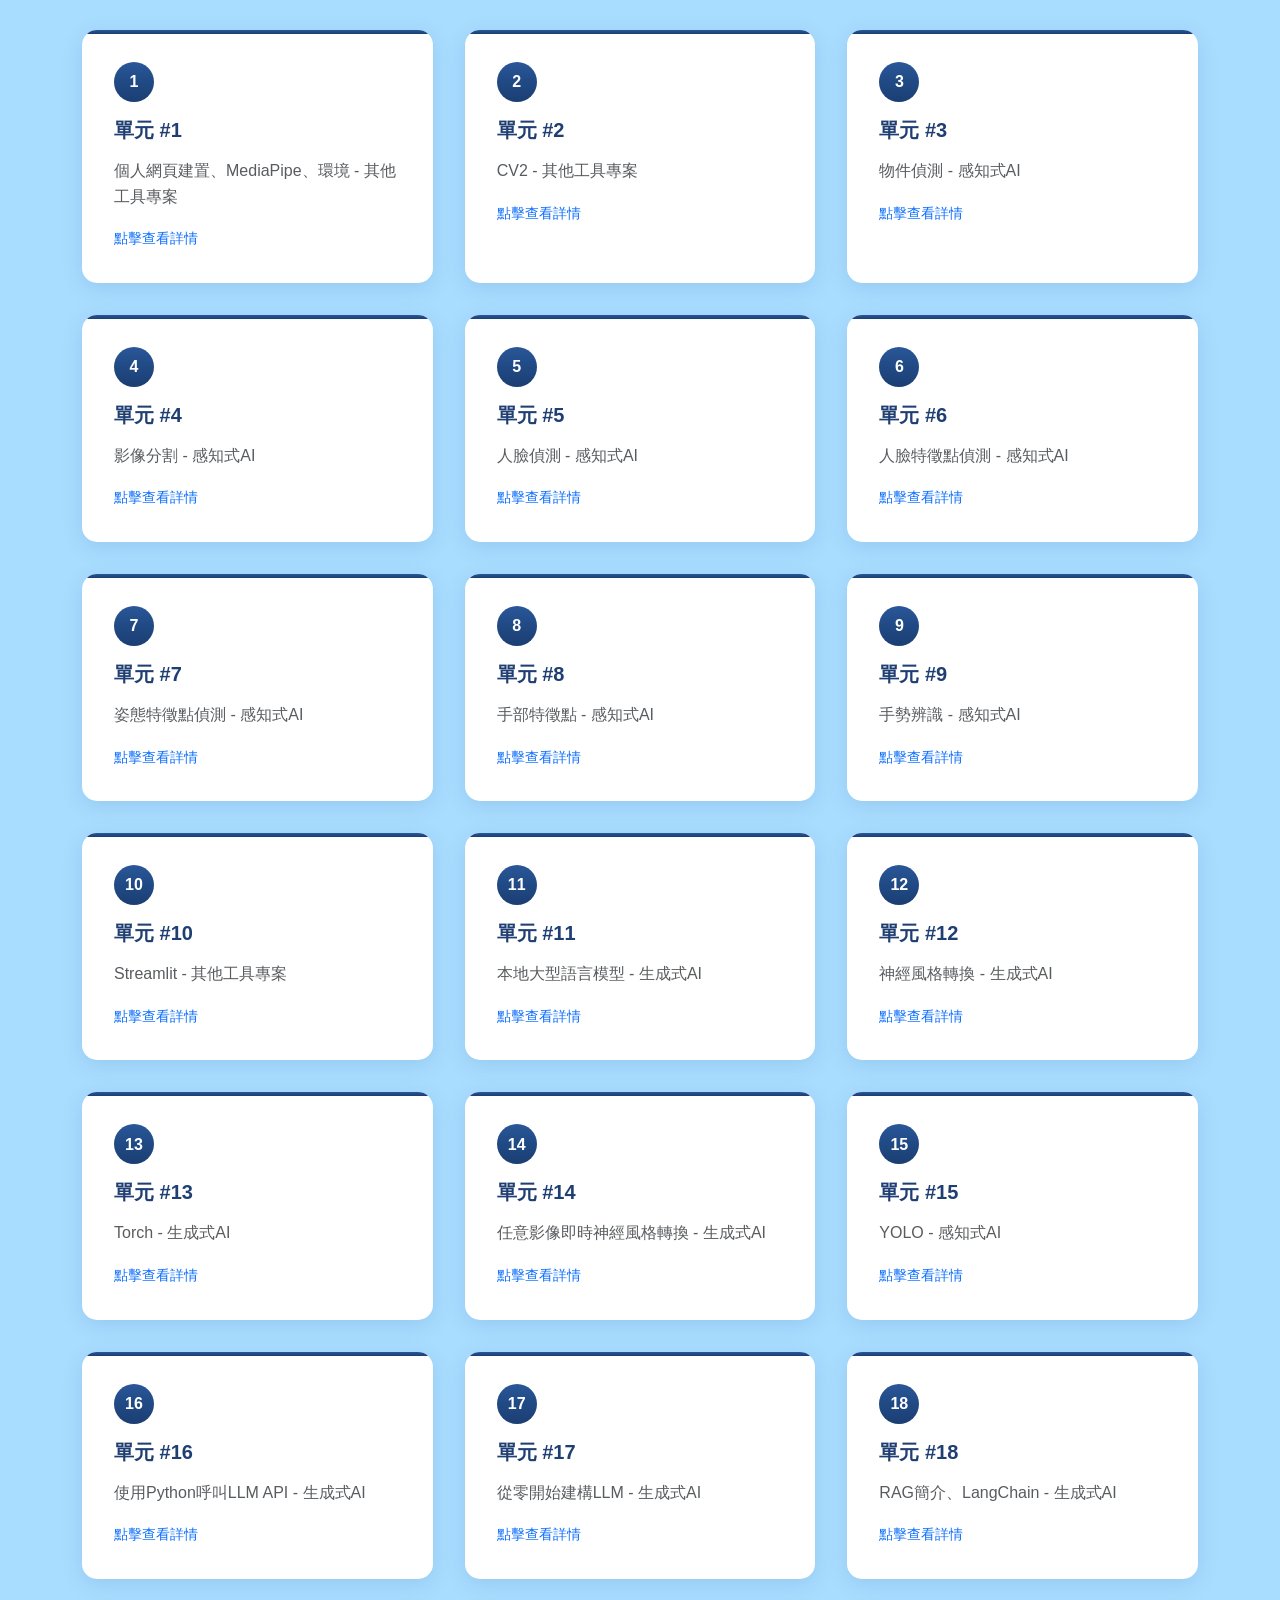
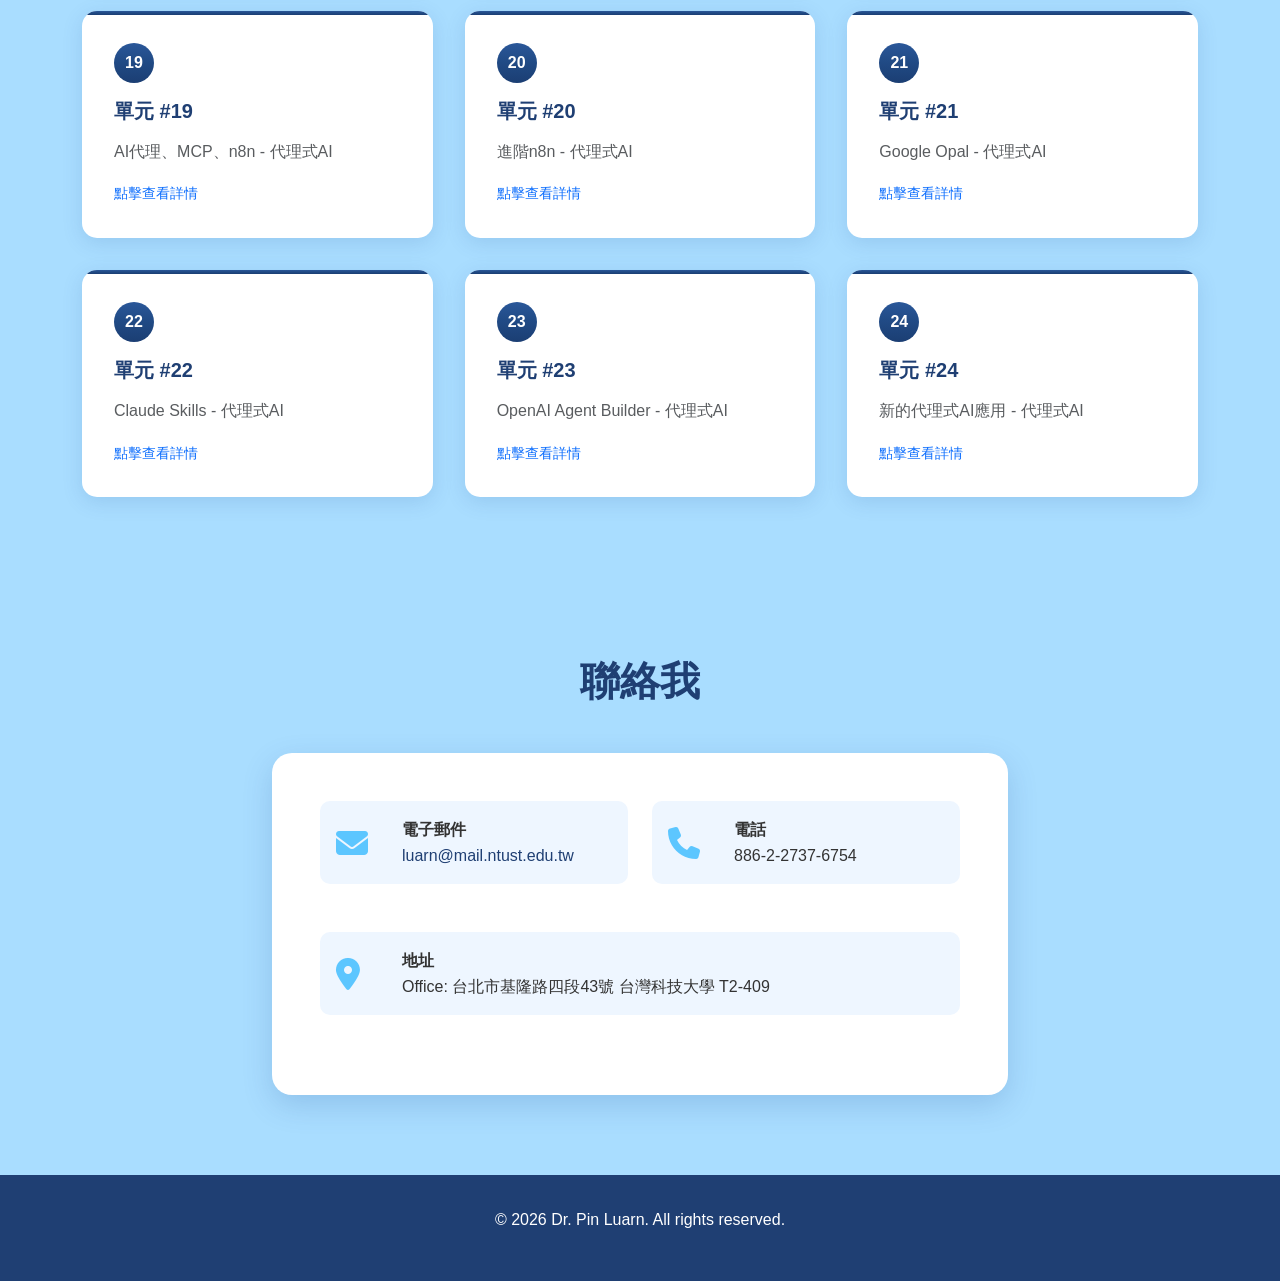
==== commit 0db8c2a3: "Add files via upload" ====
--- a/index.html
+++ b/index.html
@@ -1,19 +1,50 @@
 <!DOCTYPE html>
-<html lang="zh-TW">
+<html lang="en">
 <head>
     <meta charset="UTF-8">
     <meta name="viewport" content="width=device-width, initial-scale=1.0">
-    <title>Dr. Pin Luarn - Personal Website</title>
+    <title>My 2025 AI Personal Website</title>
     <link href="https://cdnjs.cloudflare.com/ajax/libs/bootstrap/5.3.0/css/bootstrap.min.css" rel="stylesheet">
     <link href="https://cdnjs.cloudflare.com/ajax/libs/font-awesome/6.4.0/css/all.min.css" rel="stylesheet">
     <link rel="stylesheet" href="style2.css">
+    <style>
+        .titles-container {
+            margin-bottom: 1.5rem;
+        }
+        
+        .title-line {
+           position: relative;
+           padding-left: 1.6rem;
+           font-weight: bold;
+           color: #ffd966 !important;
+
+           display: flex;
+           align-items: center;   /* 關鍵：文字垂直置中 */
+        }
+
+        .title-line:before {
+             content: "●";          /* 實心圓，比 • 穩定 */
+             color: #ffd966;         /* 同步金黃色 */
+             font-size: 0.75em;      /* 視覺上更精緻 */
+             margin-right: 0.6rem;
+
+             text-shadow:
+                 0 1px 2px rgba(0,0,0,0.45),
+                 0 0 4px rgba(255,217,102,0.4);
+         }
+        
+        .title-line:last-child {
+            margin-bottom: 0 !important;
+        }
+    </style>
     <link rel="icon" type="image/x-icon" href="/pic/favicon.ico">
 </head>
+
 <body>
     <!-- Navigation -->
     <nav class="navbar navbar-expand-lg fixed-top">
         <div class="container">
-            <a class="navbar-brand" href="#home">Dr. Pin Luarn</a>
+            <a class="navbar-brand" href="#home">2026 AI</a>
 
             <button class="navbar-toggler" type="button" data-bs-toggle="collapse" data-bs-target="#navbarNav">
                 <span class="navbar-toggler-icon"></span>
@@ -22,27 +53,18 @@
             <div class="collapse navbar-collapse" id="navbarNav">
                 <ul class="navbar-nav me-auto">
                     <li class="nav-item">
-                        <a class="nav-link" href="#home" data-zh="首頁" data-en="Home" data-de="Startseite">首頁</a>
+                        <a class="nav-link" href="#home">首頁</a>
                     </li>
                     <li class="nav-item">
-                        <a class="nav-link" href="#about" data-zh="關於我" data-en="About" data-de="Über mich">關於我</a>
+                        <a class="nav-link" href="#about">關於我</a>
                     </li>
                     <li class="nav-item">
-                        <a class="nav-link" href="#projects" data-zh="我的專案" data-en="My Projects" data-de="Meine Projekte">我的專案</a>
+                        <a class="nav-link" href="#projects">我的專案</a>
                     </li>
                     <li class="nav-item">
-                        <a class="nav-link" href="#publications" data-zh="學術發表" data-en="Publications" data-de="Veröffentlichungen">學術發表</a>
-                    </li>
-                    <li class="nav-item">
-                        <a class="nav-link" href="#contact" data-zh="聯絡我" data-en="Contact" data-de="Kontakt">聯絡我</a>
+                        <a class="nav-link" href="#contact">聯絡我</a>
                     </li>
                 </ul>
-
-                <div class="language-selector">
-                    <button class="btn lang-toggle" onclick="toggleLanguage()">
-                        <i class="fas fa-globe"></i> <span id="lang-text">EN</span>
-                    </button>
-                </div>
             </div>
         </div>
     </nav>
@@ -52,25 +74,61 @@
         <div class="container">
             <div class="row align-items-center">
                 <div class="col-lg-6 hero-content fade-in">
-                    <h1 data-zh="欒斌 教授" data-en="Prof. Pin Luarn" data-de="Prof. Pin Luarn">欒斌 教授</h1>
-                    <p class="subtitle" data-zh="<a href='https://topresearcherslist.com/Home/Profile/967900' target='_blank' class='text-white text-decoration-none'>世界前2%科學家</a> | <a href='https://news.tvbs.com.tw/life/2631440' target='_blank' class='text-white text-decoration-none'>教育部師鐸獎第113屆得主</a>" data-en="<a href='https://topresearcherslist.com/Home/Profile/967900' target='_blank' class='text-white text-decoration-none'>World's Top 2% Scientists</a> | <a href='https://news.tvbs.com.tw/life/2631440' target='_blank' class='text-white text-decoration-none'>113th Teacher's Award by Ministry of Education</a>" data-de="<a href='https://topresearcherslist.com/Home/Profile/967900' target='_blank' class='text-white text-decoration-none'>Top 2% der Weltwissenschaftler</a> | <a href='https://news.tvbs.com.tw/life/2631440' target='_blank' class='text-white text-decoration-none'>113. Lehrerpreis des Bildungsministeriums</a>">
-                        <a href="https://topresearcherslist.com/Home/Profile/967900" target="_blank" class="text-white text-decoration-none">世界前2%科學家</a> | <a href="https://news.tvbs.com.tw/life/2631440" target="_blank" class="text-white text-decoration-none">教育部師鐸獎第113屆得主</a>
-                    </p>
+                    <h1 id="name"></h1>
+                    <div class="titles-container">
+                        <p class="subtitle title-line" id="title1"></p>
+                        <p class="subtitle title-line" id="title2"></p>
+                    </div>
                     <div class="mb-3">
-                        <strong data-zh="專業領域：" data-en="Expertise:" data-de="Fachgebiet:">專業領域：</strong>
-                        <span data-zh="電子商務、網路行銷、AI應用" data-en="e-Commerce, Internet Marketing, AI Applications" data-de="E-Commerce, Internet-Marketing, KI-Anwendungen">電子商務、網路行銷、AI應用</span>
+                        <strong>專長：</strong>
+                        <span id="expertise"></span>
                     </div>
                     <div class="mb-3">
-                        <strong data-zh="學歷：" data-en="Education:" data-de="Ausbildung:">學歷：</strong>
-                        <span data-zh="美國威斯康辛大學麥迪遜分校工業工程博士" data-en="PhD in Industrial Engineering, University of Wisconsin-Madison, US" data-de="Promotion in Wirtschaftsingenieurwesen, University of Wisconsin-Madison, USA">美國威斯康辛大學麥迪遜分校工業工程博士</span>
-                    </div>
-                    <div class="mb-4">
-                        <strong data-zh="聯絡信箱：" data-en="Email:" data-de="E-Mail:">聯絡信箱：</strong>
-                        <a href="mailto:luarn@mail.ntust.edu.tw" class="text-white">luarn@mail.ntust.edu.tw</a>
+                        <strong>學歷：</strong>
+                        <span id="education"></span>
+                    </div>
+                    <div class="mb-3">
+                        <strong>聯絡信箱：</strong>
+                        <a href="/cdn-cgi/l/email-protection#a9" class="text-white" id="email"></a>
+                    </div>
+                    <div class="mb-3">
+                        <strong>LinkedIn：</strong>
+                        <a href="" target="_blank" class="text-white" id="linkedin">
+                            <i class="fab fa-linkedin me-1"></i>
+                            <span id="linkedin-text"></span>
+                            <i class="fas fa-external-link-alt ms-1"></i>
+                        </a>
+                    </div>
+                    <div class="mb-4 student-links">
+                        <strong>2026台科大學生作品連結：</strong>
+                        <div class="student-link-item">
+                            <a href="https://profluarn.github.io/student_A.html" target="_blank">
+                                • 四企三單號
+                                <i class="fas fa-external-link-alt ms-1"></i>
+                            </a>
+                        </div>
+                        <div class="student-link-item">
+                            <a href="https://profluarn.github.io/student_B.html" target="_blank">
+                                • 四企三雙號
+                                <i class="fas fa-external-link-alt ms-1"></i>
+                            </a>
+                        </div>
+                        <div class="student-link-item">
+                            <a href="https://profluarn.github.io/student_MBA.html" target="_blank">
+                                • 企管系MBA
+                                <i class="fas fa-external-link-alt ms-1"></i>
+                            </a>
+                        </div>
+                        <div class="student-link-item">
+                            <a href="https://profluarn.github.io/student_EMBA.html" target="_blank">
+                                • EMBA
+                                <i class="fas fa-external-link-alt ms-1"></i>
+                            </a>
+                        </div>
                     </div>
                 </div>
                 <div class="col-lg-6 text-center fade-in">
-                    <img src="pic/pin3.png" alt="Dr. Pin Luarn" class="profile-img">
+                    <img src="pic/mypic.png" alt="mypic" class="profile-img">
                 </div>
             </div>
         </div>
@@ -79,13 +137,12 @@
     <!-- About Section -->
     <section id="about" class="section">
         <div class="container">
-            <h2 class="section-title" data-zh="關於我" data-en="About Me" data-de="Über mich">關於我</h2>
+            <h2 class="section-title">關於我</h2>
             <div class="row justify-content-center">
                 <div class="col-lg-8">
                     <div class="card fade-in">
                         <div class="card-body p-4">
-                            <p class="lead text-center" data-zh="欒斌博士在東海大學取得工業工程學士學位，隨後在美國威斯康辛大學麥迪遜分校獲得工業工程碩士和博士學位。2023年，他被史丹佛大學認定為世界前2%科學家之一。" data-en="Dr. Pin Luarn earned his Bachelor's degree in Industrial Engineering from Tunghai University in Taiwan and went on to receive his Master and Ph.D. in Industrial Engineering from the University of Wisconsin-Madison in the United States. In 2023, he was recognized by Stanford University as one of the WORLD'S TOP 2% SCIENTISTS." data-de="Dr. Pin Luarn erwarb seinen Bachelor-Abschluss in Wirtschaftsingenieurwesen an der Tunghai University in Taiwan und erhielt anschließend seinen Master- und Doktortitel in Wirtschaftsingenieurwesen an der University of Wisconsin-Madison in den Vereinigten Staaten. Im Jahr 2023 wurde er von der Stanford University als einer der TOP 2% WISSENSCHAFTLER DER WELT anerkannt.">
-                                欒斌博士在東海大學取得工業工程學士學位，隨後在美國威斯康辛大學麥迪遜分校獲得工業工程碩士和博士學位。2023年，他被史丹佛大學認定為世界前2%科學家之一。
+                            <p class="lead text-center" id="about-text">
                             </p>
                         </div>
                     </div>
@@ -97,15 +154,15 @@
     <!-- Projects Section -->
     <section id="projects" class="section bg-light">
         <div class="container">
-            <h2 class="section-title" data-zh="我的專案" data-en="My Projects" data-de="Meine Projekte">我的專案</h2>
+            <h2 class="section-title">我的專案</h2>
 
             <!-- Filter Buttons -->
             <div class="filter-buttons fade-in">
-                <button class="btn filter-btn active" onclick="filterProjects('all')" data-zh="全部" data-en="All" data-de="Alle">全部</button>
-                <button class="btn filter-btn" onclick="filterProjects('cognitive')" data-zh="感知型AI" data-en="Perceptual AI" data-de="Perzeptive KI">感知型AI</button>
-                <button class="btn filter-btn" onclick="filterProjects('generative')" data-zh="生成型AI" data-en="Generative AI" data-de="Generative KI">生成型AI</button>
-                <button class="btn filter-btn" onclick="filterProjects('agentic')" data-zh="Agentic AI" data-en="Agentic AI" data-de="Agentische KI">Agentic AI</button>
-                <button class="btn filter-btn" onclick="filterProjects('tools')" data-zh="其他工具" data-en="Other Tools" data-de="Andere Tools">其他工具</button>
+                <button class="btn filter-btn active" onclick="filterProjects('all')">全部</button>
+                <button class="btn filter-btn" onclick="filterProjects('perception')">感知式AI</button>
+                <button class="btn filter-btn" onclick="filterProjects('generative')">生成式AI</button>
+                <button class="btn filter-btn" onclick="filterProjects('agentic')">代理式AI</button>
+                <button class="btn filter-btn" onclick="filterProjects('tools')">其他工具</button>
             </div>
 
             <!-- Projects Grid -->
@@ -115,30 +172,10 @@
         </div>
     </section>
 
-    <!-- Publications Section -->
-    <section id="publications" class="section">
-        <div class="container">
-            <h2 class="section-title" data-zh="學術發表" data-en="Publications" data-de="Veröffentlichungen">學術發表</h2>
-            <div class="row justify-content-center">
-                <div class="col-lg-6">
-                    <div class="card fade-in">
-                        <div class="card-body text-center p-4">
-                            <i class="fas fa-book-open fa-3x text-primary mb-3"></i>
-                            <h4 data-zh="Google Scholar 學術檔案" data-en="Google Scholar Profile" data-de="Google Scholar Profil">Google Scholar 學術檔案</h4>
-                            <p data-zh="查看完整的學術發表列表和引用記錄" data-en="View complete list of academic publications and citations" data-de="Vollständige Liste der akademischen Veröffentlichungen und Zitationen anzeigen">查看完整的學術發表列表和引用記錄</p>
-                            <a href="https://scholar.google.com/citations?view_op=list_works&hl=zh-TW&hl=zh-TW&user=pudp19wAAAAJ&sortby=pubdate"
-                               target="_blank" class="btn btn-primary" data-zh="查看發表" data-en="View Publications" data-de="Veröffentlichungen anzeigen">查看發表</a>
-                        </div>
-                    </div>
-                </div>
-            </div>
-        </div>
-    </section>
-
     <!-- Contact Section -->
     <section id="contact" class="section bg-light">
         <div class="container">
-            <h2 class="section-title" data-zh="聯絡我" data-en="Contact Me" data-de="Kontaktieren Sie mich">聯絡我</h2>
+            <h2 class="section-title">聯絡我</h2>
             <div class="row justify-content-center">
                 <div class="col-lg-8">
                     <div class="contact-info fade-in">
@@ -147,9 +184,8 @@
                                 <div class="contact-item">
                                     <i class="fas fa-envelope"></i>
                                     <div>
-                                        <strong data-zh="電子郵件" data-en="Email" data-de="E-Mail">電子郵件</strong><br>
-                                        <a href="mailto:luarn@mail.ntust.edu.tw" class="text-white">luarn@mail.ntust.edu.tw</a><br>
-                                        <a href="mailto:luarnpin@gmail.com" class="text-white">luarnpin@gmail.com</a>
+                                        <strong>電子郵件</strong><br>
+                                        <a href="/cdn-cgi/l/email-protection#cd" class="text-white" id="contact-email1"></a><br>
                                     </div>
                                 </div>
                             </div>
@@ -157,17 +193,21 @@
                                 <div class="contact-item">
                                     <i class="fas fa-phone"></i>
                                     <div>
-                                        <strong data-zh="電話" data-en="Phone" data-de="Telefon">電話</strong><br>
-                                        886-2-2737-6754
+                                        <strong>電話</strong><br>
+                                        <span id="contact-phone"></span>
                                     </div>
                                 </div>
                             </div>
                         </div>
-                        <div class="contact-item">
-                            <i class="fas fa-map-marker-alt"></i>
-                            <div>
-                                <strong data-zh="位置" data-en="Location" data-de="Standort">位置</strong><br>
-                                <span data-zh="研究室: T2-409<br>國立臺灣科技大學" data-en="Office: T2-409<br>National Taiwan University of Science and Technology" data-de="Büro: T2-409<br>Nationale Taiwan Universität für Wissenschaft und Technologie">研究室: T2-409<br>國立臺灣科技大學</span>
+                        <div class="row mt-3">
+                            <div class="col-12">
+                                <div class="contact-item">
+                                    <i class="fas fa-map-marker-alt"></i>
+                                    <div>
+                                        <strong>地址</strong><br>
+                                        <span id="contact-location"></span>
+                                    </div>
+                                </div>
                             </div>
                         </div>
                     </div>
@@ -179,84 +219,72 @@
     <!-- Footer -->
     <footer class="footer">
         <div class="container">
-            <p>&copy; 2025 Dr. Pin Luarn. <span data-zh="版權所有。" data-en="All rights reserved." data-de="Alle Rechte vorbehalten.">版權所有。</span></p>
+            <p>&copy; 2026 Dr. Pin Luarn. All rights reserved.</p>
         </div>
     </footer>
 
     <!-- Bootstrap JS -->
-    <script src="https://cdnjs.cloudflare.com/ajax/libs/bootstrap/5.3.0/js/bootstrap.bundle.min.js"></script>
+    <script data-cfasync="false" src="/cdn-cgi/scripts/5c5dd728/cloudflare-static/email-decode.min.js"></script><script src="https://cdnjs.cloudflare.com/ajax/libs/bootstrap/5.3.0/js/bootstrap.bundle.min.js"></script>
 
     <script>
-        // Project data - Extended to 20 units with German translations
-        const projects = [
-            // Perceptual AI Projects (Units 1-5)
-            {id: 1, category: 'cognitive', title: 'Unit #1', titleEn: 'Unit #1', titleDe: 'Einheit #1', description: '感知型AI專案', descriptionEn: 'Perceptual AI Project', descriptionDe: 'Perzeptives KI-Projekt'},
-            {id: 2, category: 'cognitive', title: 'Unit #2', titleEn: 'Unit #2', titleDe: 'Einheit #2', description: '感知型AI專案', descriptionEn: 'Perceptual AI Project', descriptionDe: 'Perzeptives KI-Projekt'},
-            {id: 3, category: 'cognitive', title: 'Unit #3', titleEn: 'Unit #3', titleDe: 'Einheit #3', description: '感知型AI專案', descriptionEn: 'Perceptual AI Project', descriptionDe: 'Perzeptives KI-Projekt'},
-            {id: 4, category: 'cognitive', title: 'Unit #4', titleEn: 'Unit #4', titleDe: 'Einheit #4', description: '感知型AI專案', descriptionEn: 'Perceptual AI Project', descriptionDe: 'Perzeptives KI-Projekt'},
-            {id: 5, category: 'cognitive', title: 'Unit #5', titleEn: 'Unit #5', titleDe: 'Einheit #5', description: '感知型AI專案', descriptionEn: 'Perceptual AI Project', descriptionDe: 'Perzeptives KI-Projekt'},
-
-            // Generative AI Projects (Units 6-10)
-            {id: 6, category: 'generative', title: 'Unit #6', titleEn: 'Unit #6', titleDe: 'Einheit #6', description: '生成型AI專案', descriptionEn: 'Generative AI Project', descriptionDe: 'Generatives KI-Projekt'},
-            {id: 7, category: 'generative', title: 'Unit #7', titleEn: 'Unit #7', titleDe: 'Einheit #7', description: '生成型AI專案', descriptionEn: 'Generative AI Project', descriptionDe: 'Generatives KI-Projekt'},
-            {id: 8, category: 'generative', title: 'Unit #8', titleEn: 'Unit #8', titleDe: 'Einheit #8', description: '生成型AI專案', descriptionEn: 'Generative AI Project', descriptionDe: 'Generatives KI-Projekt'},
-            {id: 9, category: 'generative', title: 'Unit #9', titleEn: 'Unit #9', titleDe: 'Einheit #9', description: '生成型AI專案', descriptionEn: 'Generative AI Project', descriptionDe: 'Generatives KI-Projekt'},
-            {id: 10, category: 'generative', title: 'Unit #10', titleEn: 'Unit #10', titleDe: 'Einheit #10', description: '生成型AI專案', descriptionEn: 'Generative AI Project', descriptionDe: 'Generatives KI-Projekt'},
-
-            // Agentic AI Projects (Units 11-15)
-            {id: 11, category: 'agentic', title: 'Unit #11', titleEn: 'Unit #11', titleDe: 'Einheit #11', description: 'Agentic AI專案', descriptionEn: 'Agentic AI Project', descriptionDe: 'Agentisches KI-Projekt'},
-            {id: 12, category: 'agentic', title: 'Unit #12', titleEn: 'Unit #12', titleDe: 'Einheit #12', description: 'Agentic AI專案', descriptionEn: 'Agentic AI Project', descriptionDe: 'Agentisches KI-Projekt'},
-            {id: 13, category: 'agentic', title: 'Unit #13', titleEn: 'Unit #13', titleDe: 'Einheit #13', description: 'Agentic AI專案', descriptionEn: 'Agentic AI Project', descriptionDe: 'Agentisches KI-Projekt'},
-            {id: 14, category: 'agentic', title: 'Unit #14', titleEn: 'Unit #14', titleDe: 'Einheit #14', description: 'Agentic AI專案', descriptionEn: 'Agentic AI Project', descriptionDe: 'Agentisches KI-Projekt'},
-            {id: 15, category: 'agentic', title: 'Unit #15', titleEn: 'Unit #15', titleDe: 'Einheit #15', description: 'Agentic AI專案', descriptionEn: 'Agentic AI Project', descriptionDe: 'Agentisches KI-Projekt'},
-
-            // Other Tools (Units 16-20)
-            {id: 16, category: 'tools', title: 'Unit #16', titleEn: 'Unit #16', titleDe: 'Einheit #16', description: '其他工具專案', descriptionEn: 'Other Tools Project', descriptionDe: 'Andere Tools Projekt'},
-            {id: 17, category: 'tools', title: 'Unit #17', titleEn: 'Unit #17', titleDe: 'Einheit #17', description: '其他工具專案', descriptionEn: 'Other Tools Project', descriptionDe: 'Andere Tools Projekt'},
-            {id: 18, category: 'tools', title: 'Unit #18', titleEn: 'Unit #18', titleDe: 'Einheit #18', description: '其他工具專案', descriptionEn: 'Other Tools Project', descriptionDe: 'Andere Tools Projekt'},
-            {id: 19, category: 'tools', title: 'Unit #19', titleEn: 'Unit #19', titleDe: 'Einheit #19', description: '其他工具專案', descriptionEn: 'Other Tools Project', descriptionDe: 'Andere Tools Projekt'},
-            {id: 20, category: 'tools', title: 'Unit #20', titleEn: 'Unit #20', titleDe: 'Einheit #20', description: '其他工具專案', descriptionEn: 'Other Tools Project', descriptionDe: 'Andere Tools Projekt'}
+        
+
+        // Project data
+         const projects = [
+            {id: 1, category: 'tools', title: '單元 #1', description: '個人網頁建置、MediaPipe、環境 - 其他工具專案'},
+            {id: 2, category: 'tools', title: '單元 #2', description: 'CV2 - 其他工具專案'},
+            {id: 3, category: 'perception', title: '單元 #3', description: '物件偵測 - 感知式AI'},
+            {id: 4, category: 'perception', title: '單元 #4', description: '影像分割 - 感知式AI'},
+            {id: 5, category: 'perception', title: '單元 #5', description: '人臉偵測 - 感知式AI'},
+            {id: 6, category: 'perception', title: '單元 #6', description: '人臉特徵點偵測 - 感知式AI'},
+            {id: 7, category: 'perception', title: '單元 #7', description: '姿態特徵點偵測 - 感知式AI'},
+            {id: 8, category: 'perception', title: '單元 #8', description: '手部特徵點 - 感知式AI'},
+            {id: 9, category: 'perception', title: '單元 #9', description: '手勢辨識 - 感知式AI'},
+            {id: 10, category: 'tools', title: '單元 #10', description: 'Streamlit - 其他工具專案'},
+            {id: 11, category: 'generative', title: '單元 #11', description: '本地大型語言模型 - 生成式AI'},
+            {id: 12, category: 'generative', title: '單元 #12', description: '神經風格轉換 - 生成式AI'},
+            {id: 13, category: 'generative', title: '單元 #13', description: 'Torch - 生成式AI'},
+            {id: 14, category: 'generative', title: '單元 #14', description: '任意影像即時神經風格轉換 - 生成式AI'},
+            {id: 15, category: 'perception', title: '單元 #15', description: 'YOLO - 感知式AI'},
+            {id: 16, category: 'generative', title: '單元 #16', description: '使用Python呼叫LLM API - 生成式AI'},
+            {id: 17, category: 'generative', title: '單元 #17', description: '從零開始建構LLM - 生成式AI'},
+            {id: 18, category: 'generative', title: '單元 #18', description: 'RAG簡介、LangChain - 生成式AI'},
+            {id: 19, category: 'agentic', title: '單元 #19', description: 'AI代理、MCP、n8n - 代理式AI'},
+            {id: 20, category: 'agentic', title: '單元 #20', description: '進階n8n - 代理式AI'},
+            {id: 21, category: 'agentic', title: '單元 #21', description: 'Google Opal - 代理式AI'},
+            {id: 22, category: 'agentic', title: '單元 #22', description: 'Claude Skills - 代理式AI'},
+            {id: 23, category: 'agentic', title: '單元 #23', description: 'OpenAI Agent Builder - 代理式AI'},
+            {id: 24, category: 'agentic', title: '單元 #24', description: '新的代理式AI應用 - 代理式AI'}
         ];
-
-        let currentLanguage = 'zh';
-        const languages = ['zh', 'en', 'de'];
-        const languageNames = {
-            'zh': '中文',
-            'en': 'EN',
-            'de': 'DE'
-        };
 
         // Initialize page
         document.addEventListener('DOMContentLoaded', function() {
+            loadProfileData();
             renderProjects('all');
             initScrollAnimations();
             initSmoothScrolling();
         });
 
-        // Language toggle function - now cycles through three languages
-        function toggleLanguage() {
-            const currentIndex = languages.indexOf(currentLanguage);
-            const nextIndex = (currentIndex + 1) % languages.length;
-            currentLanguage = languages[nextIndex];
-
-            // Update language button text to show next language
-            const nextLangIndex = (nextIndex + 1) % languages.length;
-            document.getElementById('lang-text').textContent = languageNames[languages[nextLangIndex]];
-
-            // Update all text elements with data attributes
-            const elements = document.querySelectorAll('[data-zh][data-en][data-de]');
-            elements.forEach(element => {
-                const text = element.getAttribute(`data-${currentLanguage}`);
-                if (text && text.includes('<a href=')) {
-                    element.innerHTML = text;
-                } else if (text) {
-                    element.textContent = text;
-                }
-            });
-
-            // Re-render projects with new language
-            const activeFilter = document.querySelector('.filter-btn.active').getAttribute('onclick').match(/'(\w+)'/)[1];
-            renderProjects(activeFilter);
+        // Load profile data
+        function loadProfileData() {
+            // Update home section
+            document.getElementById('name').textContent = profileData.name;
+            document.getElementById('title1').textContent = profileData.title1;
+            document.getElementById('title2').textContent = profileData.title2;
+            document.getElementById('expertise').textContent = profileData.expertise;
+            document.getElementById('education').textContent = profileData.education;
+            document.getElementById('email').textContent = profileData.email;
+            document.getElementById('email').href = `mailto:${profileData.email}`;
+            document.getElementById('linkedin').href = profileData.linkedin;
+            document.getElementById('linkedin-text').textContent = profileData.linkedin;
+            const aboutText = [profileData.about1, profileData.about2, profileData.about3, profileData.about4]
+                .filter(text => text && text.trim()) // Remove empty parts
+                .join(' ');
+            document.getElementById('about-text').innerHTML = aboutText;
+            document.getElementById('contact-email1').textContent = profileData.email;
+            document.getElementById('contact-email1').href = `mailto:${profileData.email}`;
+            document.getElementById('contact-phone').textContent = profileData.phone;
+            document.getElementById('contact-location').innerHTML = profileData.location;
         }
 
         // Filter and render projects
@@ -273,34 +301,18 @@
             const filteredProjects = category === 'all' ? projects : projects.filter(p => p.category === category);
 
             grid.innerHTML = filteredProjects.map(project => {
-                let title, description, clickText;
-
-                if (currentLanguage === 'zh') {
-                    title = project.title;
-                    description = project.description;
-                    clickText = '點擊查看詳情';
-                } else if (currentLanguage === 'en') {
-                    title = project.titleEn;
-                    description = project.descriptionEn;
-                    clickText = 'Click to view details';
-                } else {
-                    title = project.titleDe;
-                    description = project.descriptionDe;
-                    clickText = 'Klicken für Details';
-                }
-
                 return `
                     <div class="project-card" data-category="${project.category}" onclick="openProject(${project.id})">
                         <div class="project-number">${project.id}</div>
-                        <h5>${title}</h5>
-                        <p class="text-muted">${description}</p>
-                        <small class="text-primary">${clickText}</small>
+                        <h5>${project.title}</h5>
+                        <p class="text-muted">${project.description}</p>
+                        <small class="text-primary">點擊查看詳情</small>
                     </div>
                 `;
             }).join('');
         }
 
-        // Open project details - Modified to pass unit ID as URL parameter
+        // Open project details
         function openProject(id) {
             // Navigate to unit.html with unit ID as parameter
             window.open(`unit.html?unit=${id}`, '_blank');
@@ -355,6 +367,22 @@
                 navbar.style.background = 'rgba(255,255,255,0.95)';
             }
         });
+// ====== User Profile Data Section - Please modify the content below ======
+        const profileData = {
+            name: "Professor 欒斌",
+            title1: "全球前 2% 頂尖科學家",
+            title2: "2024 全國師鐸獎得主",
+            expertise: "電子商務、網路行銷、AI應用",
+            education: "美國威斯康辛大學麥迪遜校區工業工程博士",
+            email: "luarn@mail.ntust.edu.tw",
+            linkedin: "https://pse.is/8nn88y",
+            about1: "欒斌教授於東海大學取得工業工程學士學位，<br>",
+            about2: "隨後於美國威斯康辛大學麥迪遜分校取得工業工程碩士及博士學位。<br>",
+            about3: "2020~2025連續6年，獲得史丹佛大學評選為全球前2%頂尖科學家。<br>",
+            about4: "2024 榮獲總統頒發全國師鐸獎", 
+            phone: "886-2-2737-6754",
+            location: "Office: 台北市基隆路四段43號 台灣科技大學 T2-409"
+        };
     </script>
 </body>
 </html>
--- a/style2.css
+++ b/style2.css
@@ -1,277 +1,370 @@
- :root {
-            --primary-color: #2c3e50;
-            --secondary-color: #3498db;
-            --accent-color: #e74c3c;
-            --text-color: #2c3e50;
-            --bg-gradient: linear-gradient(135deg, #667eea 0%, #764ba2 100%);
-        }
-
-        * {
-            margin: 0;
-            padding: 0;
-            box-sizing: border-box;
-        }
-
-        body {
-            font-family: 'Segoe UI', Tahoma, Geneva, Verdana, sans-serif;
-            line-height: 1.6;
-            color: var(--text-color);
-            overflow-x: hidden;
-        }
-
-        /* Hero Section */
-        .hero {
-            background: var(--bg-gradient);
-            min-height: 100vh;
-            display: flex;
-            align-items: center;
-            position: relative;
-            overflow: hidden;
-        }
-
-        .hero::before {
-            content: '';
-            position: absolute;
-            top: 0;
-            left: 0;
-            right: 0;
-            bottom: 0;
-            background: url('data:image/svg+xml,<svg xmlns="http://www.w3.org/2000/svg" viewBox="0 0 1000 100" preserveAspectRatio="none"><polygon fill="rgba(255,255,255,0.1)" points="1000,100 1000,0 0,100"/></svg>');
-            animation: float 6s ease-in-out infinite;
-        }
-
-        @keyframes float {
-            0%, 100% { transform: translateY(0px); }
-            50% { transform: translateY(-20px); }
-        }
-
-        .hero-content {
-            position: relative;
-            z-index: 2;
-        }
-
-        .profile-img {
-            width: 250px;
-            height: 250px;
-            border-radius: 50%;
-            border: 6px solid rgba(255,255,255,0.3);
-            box-shadow: 0 20px 40px rgba(0,0,0,0.3);
-            transition: transform 0.3s ease;
-            object-fit: cover;
-        }
-
-        .profile-img:hover {
-            transform: scale(1.05);
-        }
-
-        .hero h1 {
-            font-size: 3.5rem;
-            font-weight: 700;
-            color: white;
-            margin-bottom: 1rem;
-            text-shadow: 2px 2px 4px rgba(0,0,0,0.3);
-        }
-
-        .hero .subtitle {
-            font-size: 1.3rem;
-            color: rgba(255,255,255,0.9);
-            margin-bottom: 2rem;
-        }
-
-        /* Navigation */
-        .navbar {
-            background: rgba(255,255,255,0.95) !important;
-            backdrop-filter: blur(10px);
-            box-shadow: 0 2px 10px rgba(0,0,0,0.1);
-            transition: all 0.3s ease;
-        }
-
-        .navbar-brand {
-            font-weight: 700;
-            color: var(--primary-color) !important;
-        }
-
-        .nav-link {
-            color: var(--text-color) !important;
-            font-weight: 500;
-            transition: color 0.3s ease;
-        }
-
-        .nav-link:hover {
-            color: var(--secondary-color) !important;
-        }
-
-        /* Language Toggle */
-        .lang-toggle {
-            background: var(--accent-color);
-            border: none;
-            color: white;
-            padding: 8px 16px;
-            border-radius: 25px;
-            transition: all 0.3s ease;
-        }
-
-        .lang-toggle:hover {
-            background: #c0392b;
-            transform: translateY(-2px);
-        }
-
-        /* Sections */
-        .section {
-            padding: 80px 0;
-        }
-
-        .section-title {
-            font-size: 2.5rem;
-            font-weight: 700;
-            text-align: center;
-            margin-bottom: 3rem;
-            color: var(--primary-color);
-            position: relative;
-        }
-
-        .section-title::after {
-            content: '';
-            position: absolute;
-            bottom: -10px;
-            left: 50%;
-            transform: translateX(-50%);
-            width: 60px;
-            height: 4px;
-            background: var(--secondary-color);
-            border-radius: 2px;
-        }
-
-        /* Cards */
-        .card {
-            border: none;
-            border-radius: 15px;
-            box-shadow: 0 10px 30px rgba(0,0,0,0.1);
-            transition: all 0.3s ease;
-            overflow: hidden;
-        }
-
-        .card:hover {
-            transform: translateY(-10px);
-            box-shadow: 0 20px 40px rgba(0,0,0,0.15);
-        }
-
-        .card-header {
-            background: var(--bg-gradient);
-            color: white;
-            font-weight: 600;
-            text-align: center;
-            padding: 1.5rem;
-        }
-
-        /* Projects Filter */
-        .filter-buttons {
-            text-align: center;
-            margin-bottom: 3rem;
-        }
-
-        .filter-btn {
-            background: transparent;
-            border: 2px solid var(--secondary-color);
-            color: var(--secondary-color);
-            padding: 10px 20px;
-            margin: 0 5px;
-            border-radius: 25px;
-            transition: all 0.3s ease;
-        }
-
-        .filter-btn:hover,
-        .filter-btn.active {
-            background: var(--secondary-color);
-            color: white;
-        }
-
-        /* Project Grid */
-        .project-grid {
-            display: grid;
-            grid-template-columns: repeat(auto-fit, minmax(300px, 1fr));
-            gap: 2rem;
-        }
-
-        .project-card {
-            background: white;
-            border-radius: 15px;
-            padding: 2rem;
-            box-shadow: 0 5px 15px rgba(0,0,0,0.1);
-            transition: all 0.3s ease;
-            cursor: pointer;
-        }
-
-        .project-card:hover {
-            transform: translateY(-5px);
-            box-shadow: 0 15px 30px rgba(0,0,0,0.15);
-        }
-
-        .project-number {
-            background: var(--secondary-color);
-            color: white;
-            width: 40px;
-            height: 40px;
-            border-radius: 50%;
-            display: flex;
-            align-items: center;
-            justify-content: center;
-            font-weight: bold;
-            margin-bottom: 1rem;
-        }
-
-        /* Contact */
-        .contact-info {
-            background: var(--bg-gradient);
-            color: white;
-            border-radius: 15px;
-            padding: 3rem;
-        }
-
-        .contact-item {
-            display: flex;
-            align-items: center;
-            margin-bottom: 1.5rem;
-        }
-
-        .contact-item i {
-            font-size: 1.5rem;
-            margin-right: 1rem;
-            width: 30px;
-        }
-
-        /* Footer */
-        .footer {
-            background: var(--primary-color);
-            color: white;
-            text-align: center;
-            padding: 2rem 0;
-        }
-
-        /* Animations */
-        .fade-in {
-            opacity: 0;
-            transform: translateY(30px);
-            transition: all 0.6s ease;
-        }
-
-        .fade-in.visible {
-            opacity: 1;
-            transform: translateY(0);
-        }
-
-        /* Responsive */
-        @media (max-width: 768px) {
-            .hero h1 {
-                font-size: 2.5rem;
-            }
-
-            .profile-img {
-                width: 200px;
-                height: 200px;
-            }
-
-            .project-grid {
-                grid-template-columns: 1fr;
-            }
-        }+:root {
+    --primary-pink: #5cc6ff;
+    --secondary-pink: #a9ddff;
+    --light-pink: #eef6ff;
+    --deep-pink: #1f3f73;
+
+    --gradient-pink: linear-gradient(
+        180deg,
+        #2a5799 0%,
+        #214b86 45%,
+        #1b3e73 100%
+    );
+}
+
+* {
+    margin: 0;
+    padding: 0;
+    box-sizing: border-box;
+}
+
+body {
+    font-family: 'Microsoft JhengHei', Arial, sans-serif;
+    line-height: 1.6;
+    color: #333;
+    background: var(--light-pink);
+}
+
+/* Navigation */
+.navbar {
+    background: rgba(42, 87, 153, 0.95) !important;
+    backdrop-filter: blur(10px);
+    box-shadow: 0 2px 20px rgba(33, 75, 134, 0.35);
+    transition: all 0.3s ease;
+}
+
+.navbar-brand {
+    font-weight: bold;
+    font-size: 1.5rem;
+    color: white !important;
+}
+
+.navbar-nav .nav-link {
+    color: white !important;
+    font-weight: 500;
+    margin: 0 10px;
+    transition: all 0.3s ease;
+}
+
+.navbar-nav .nav-link:hover {
+    color: var(--secondary-pink) !important;
+    transform: translateY(-2px);
+}
+
+/* Hero Section */
+.hero {
+    background: var(--gradient-pink);
+    min-height: 100vh;
+    display: flex;
+    align-items: center;
+    color: white;
+    position: relative;
+    overflow: hidden;
+}
+
+.hero::before {
+    content: '';
+    position: absolute;
+    inset: 0;
+    background: url("data:image/svg+xml,%3Csvg xmlns='http://www.w3.org/2000/svg' viewBox='0 0 1000 1000'%3E%3Ccircle cx='200' cy='200' r='100' fill='rgba(255,255,255,0.1)'/%3E%3Ccircle cx='800' cy='300' r='150' fill='rgba(255,255,255,0.05)'/%3E%3Ccircle cx='600' cy='700' r='120' fill='rgba(255,255,255,0.08)'/%3E%3C/svg%3E");
+
+    /* 讓動畫更穩、更明顯 */
+    animation: float 12s ease-in-out infinite;
+    will-change: transform;
+    transform: translate3d(0,0,0);
+    pointer-events: none;
+}
+@keyframes float {
+    0%, 100% { transform: translate3d(0, 0, 0) scale(1); }
+    50%      { transform: translate3d(28px, -70px, 0) scale(1.03); }
+}
+
+.hero-content {
+    position: relative;
+    z-index: 2;
+}
+
+.hero h1 {
+    font-size: 3.5rem;
+    font-weight: bold;
+    margin-bottom: 1rem;
+    text-shadow: 2px 2px 4px rgba(0,0,0,0.3);
+}
+
+.hero .subtitle {
+    font-size: 1.3rem;
+    margin-bottom: 2rem;
+    opacity: 0.9;
+}
+
+/* ===============================
+   Profile Image（縮小＋圓形＋白框＋雙層金屬金框）
+   =============================== */
+.profile-img {
+    width: clamp(250px, 33vw, 340px);
+    height: clamp(250px, 33vw, 340px);
+    border-radius: 50%;
+    aspect-ratio: 1 / 1;
+    object-fit: cover;
+
+    /* 白色內框 */
+    border: 5px solid #ffffff;
+
+    /* 雙層金屬感金框（亮金 + 深金） */
+    box-shadow:
+        0 0 0 3px #e6c45f,
+        0 0 0 6px #bfa046,
+        0 12px 32px rgba(0,0,0,0.28);
+
+    transition: transform 0.35s ease, box-shadow 0.35s ease;
+}
+
+.profile-img:hover {
+    transform: scale(1.05);
+    box-shadow:
+        0 0 0 3px #f2d675,
+        0 0 0 6px #c9a84a,
+        0 18px 40px rgba(0,0,0,0.35);
+}
+
+/* 強制首頁 Hero 區不被覆蓋 */
+.hero .profile-img {
+    border-radius: 50% !important;
+}
+
+/* Sections */
+.section {
+    padding: 80px 0;
+}
+
+.section-title {
+    text-align: center;
+    font-size: 2.5rem;
+    margin-bottom: 3rem;
+    color: var(--deep-pink);
+    font-weight: bold;
+}
+
+.bg-light {
+    background: var(--secondary-pink) !important;
+}
+
+/* Cards */
+.card {
+    border: none;
+    border-radius: 15px;
+    box-shadow: 0 10px 30px rgba(42, 87, 153, 0.20);
+    transition: transform 0.3s ease, box-shadow 0.3s ease;
+    background: white;
+}
+
+.card:hover {
+    transform: translateY(-10px);
+    box-shadow: 0 20px 40px rgba(42, 87, 153, 0.30);
+}
+
+/* Filter Buttons */
+.filter-buttons {
+    text-align: center;
+    margin-bottom: 3rem;
+}
+
+.filter-btn {
+    background: white;
+    color: var(--primary-pink);
+    border: 2px solid var(--primary-pink);
+    padding: 10px 25px;
+    margin: 5px;
+    border-radius: 25px;
+    font-weight: 500;
+    transition: all 0.3s ease;
+}
+
+.filter-btn:hover,
+.filter-btn.active {
+    background: var(--primary-pink);
+    color: white;
+    transform: translateY(-2px);
+    box-shadow: 0 5px 15px rgba(42, 87, 153, 0.40);
+}
+
+/* Project Grid */
+.project-grid {
+    display: grid;
+    grid-template-columns: repeat(auto-fit, minmax(300px, 1fr));
+    gap: 2rem;
+    margin-top: 2rem;
+}
+
+.project-card {
+    background: white;
+    padding: 2rem;
+    border-radius: 15px;
+    box-shadow: 0 5px 20px rgba(42, 87, 153, 0.15);
+    transition: all 0.3s ease;
+    cursor: pointer;
+    position: relative;
+    overflow: hidden;
+}
+
+.project-card::before {
+    content: '';
+    position: absolute;
+    top: 0;
+    left: 0;
+    width: 100%;
+    height: 4px;
+    background: var(--gradient-pink);
+}
+
+.project-card:hover {
+    transform: translateY(-10px);
+    box-shadow: 0 15px 35px rgba(42, 87, 153, 0.25);
+}
+
+.project-number {
+    background: var(--gradient-pink);
+    color: white;
+    width: 40px;
+    height: 40px;
+    border-radius: 50%;
+    display: flex;
+    align-items: center;
+    justify-content: center;
+    font-weight: bold;
+    margin-bottom: 1rem;
+}
+
+.project-card h5 {
+    color: var(--deep-pink);
+    margin-bottom: 1rem;
+    font-weight: bold;
+}
+
+/* Contact Section */
+.contact-info {
+    background: white;
+    padding: 3rem;
+    border-radius: 20px;
+    box-shadow: 0 10px 30px rgba(42, 87, 153, 0.20);
+}
+
+.contact-item {
+    display: flex;
+    align-items: center;
+    margin-bottom: 2rem;
+    padding: 1rem;
+    background: var(--light-pink);
+    border-radius: 10px;
+    transition: transform 0.3s ease;
+}
+
+.contact-item:hover {
+    transform: translateX(10px);
+}
+
+.contact-item i {
+    font-size: 2rem;
+    color: var(--primary-pink);
+    margin-right: 1rem;
+    width: 50px;
+}
+
+.contact-item a {
+    color: var(--deep-pink) !important;
+    text-decoration: none;
+}
+
+.contact-item a:hover {
+    color: var(--primary-pink) !important;
+}
+
+/* Footer */
+.footer {
+    background: var(--deep-pink);
+    color: white;
+    text-align: center;
+    padding: 2rem 0;
+}
+
+/* Animations */
+.fade-in {
+    opacity: 0;
+    transform: translateY(30px);
+    transition: all 0.8s ease;
+}
+
+.fade-in.visible {
+    opacity: 1;
+    transform: translateY(0);
+}
+
+/* Responsive Design */
+@media (max-width: 768px) {
+    .hero h1 {
+        font-size: 2.5rem;
+    }
+
+    .profile-img {
+        width: 190px;
+        height: 190px;
+    }
+
+    .project-grid {
+        grid-template-columns: 1fr;
+    }
+
+    .section-title {
+        font-size: 2rem;
+    }
+
+    .filter-btn {
+        padding: 8px 20px;
+        font-size: 0.9rem;
+    }
+
+    .project-card {
+        padding: 1.5rem;
+    }
+
+    .contact-info {
+        padding: 2rem;
+    }
+}
+
+@media (max-width: 576px) {
+    .hero h1 {
+        font-size: 2rem;
+    }
+
+    .hero .subtitle {
+        font-size: 1.1rem;
+    }
+
+    .section {
+        padding: 60px 0;
+    }
+
+    .profile-img {
+        width: 160px;
+        height: 160px;
+    }
+
+    .project-card {
+        padding: 1.2rem;
+    }
+
+    .contact-info {
+        padding: 1.5rem;
+    }
+
+    .contact-item {
+        flex-direction: column;
+        text-align: center;
+    }
+
+    .contact-item i {
+        margin-right: 0;
+        margin-bottom: 0.5rem;
+    }
+}
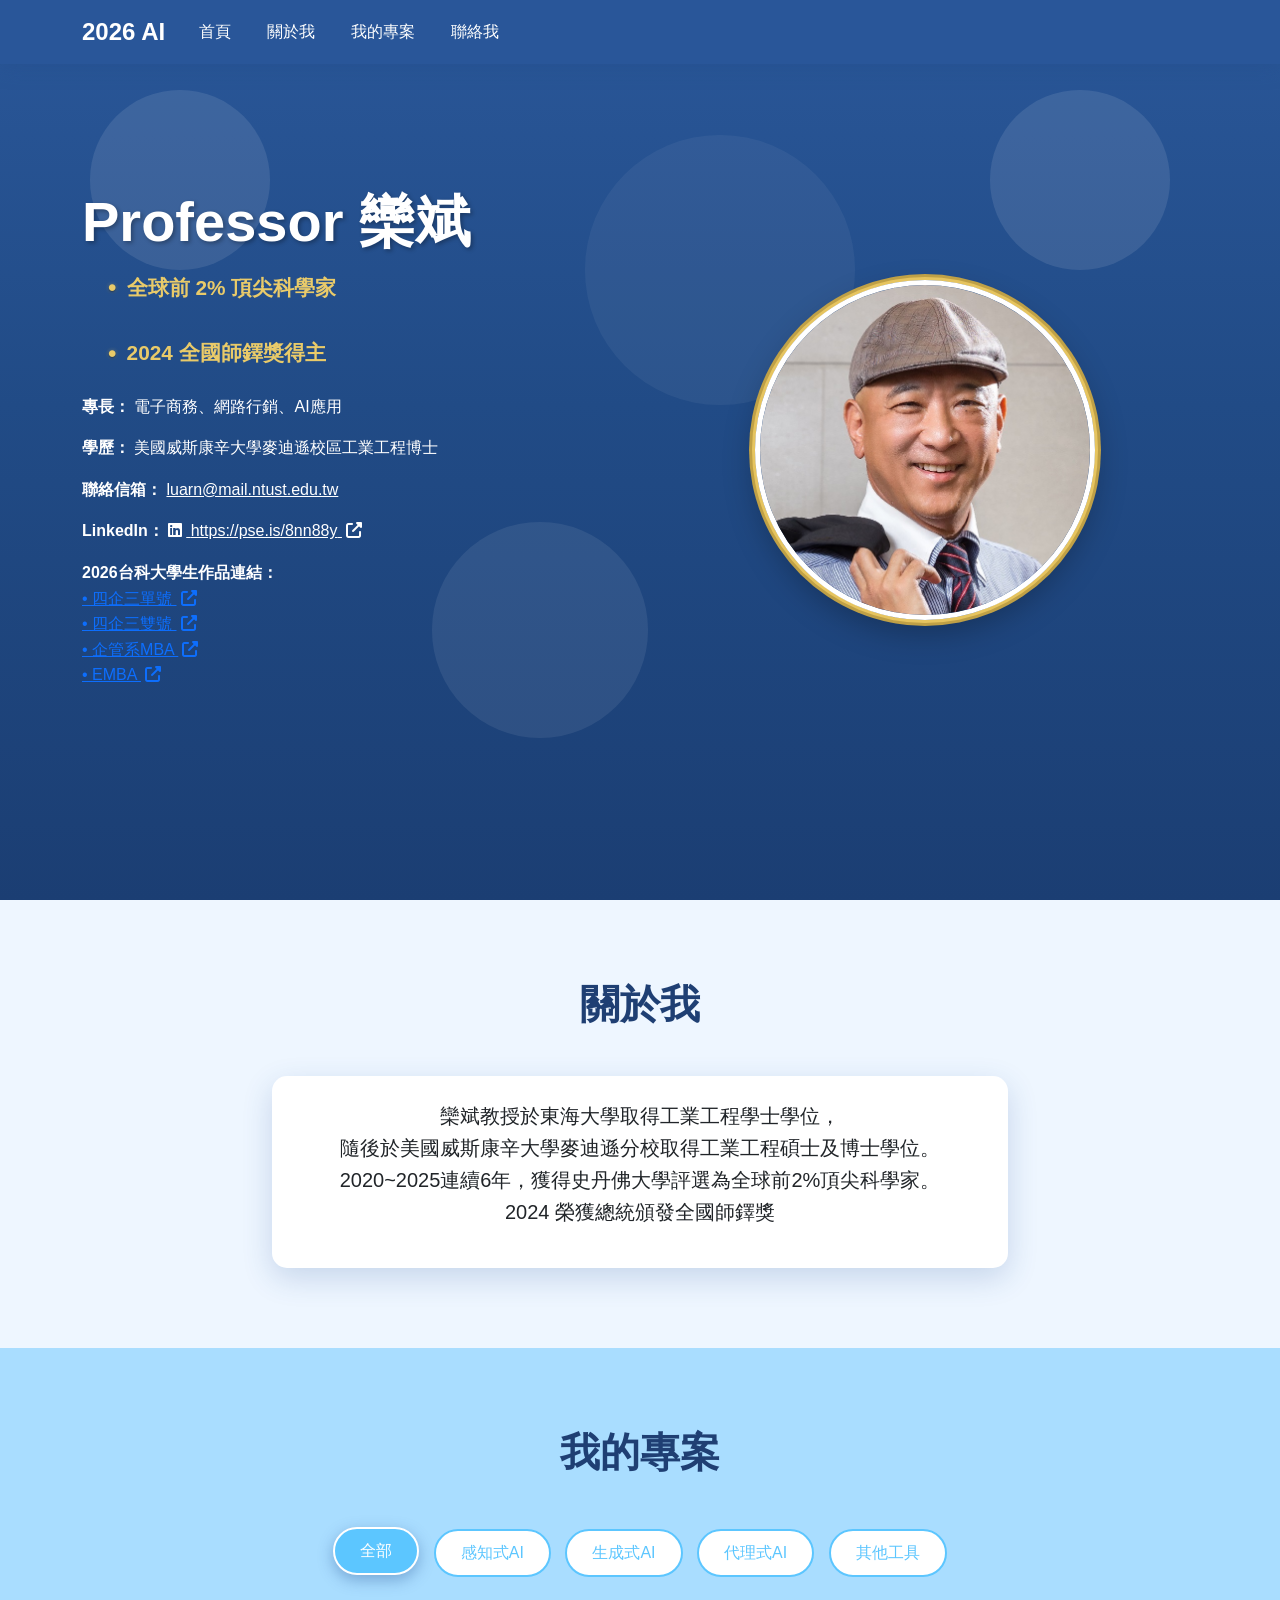
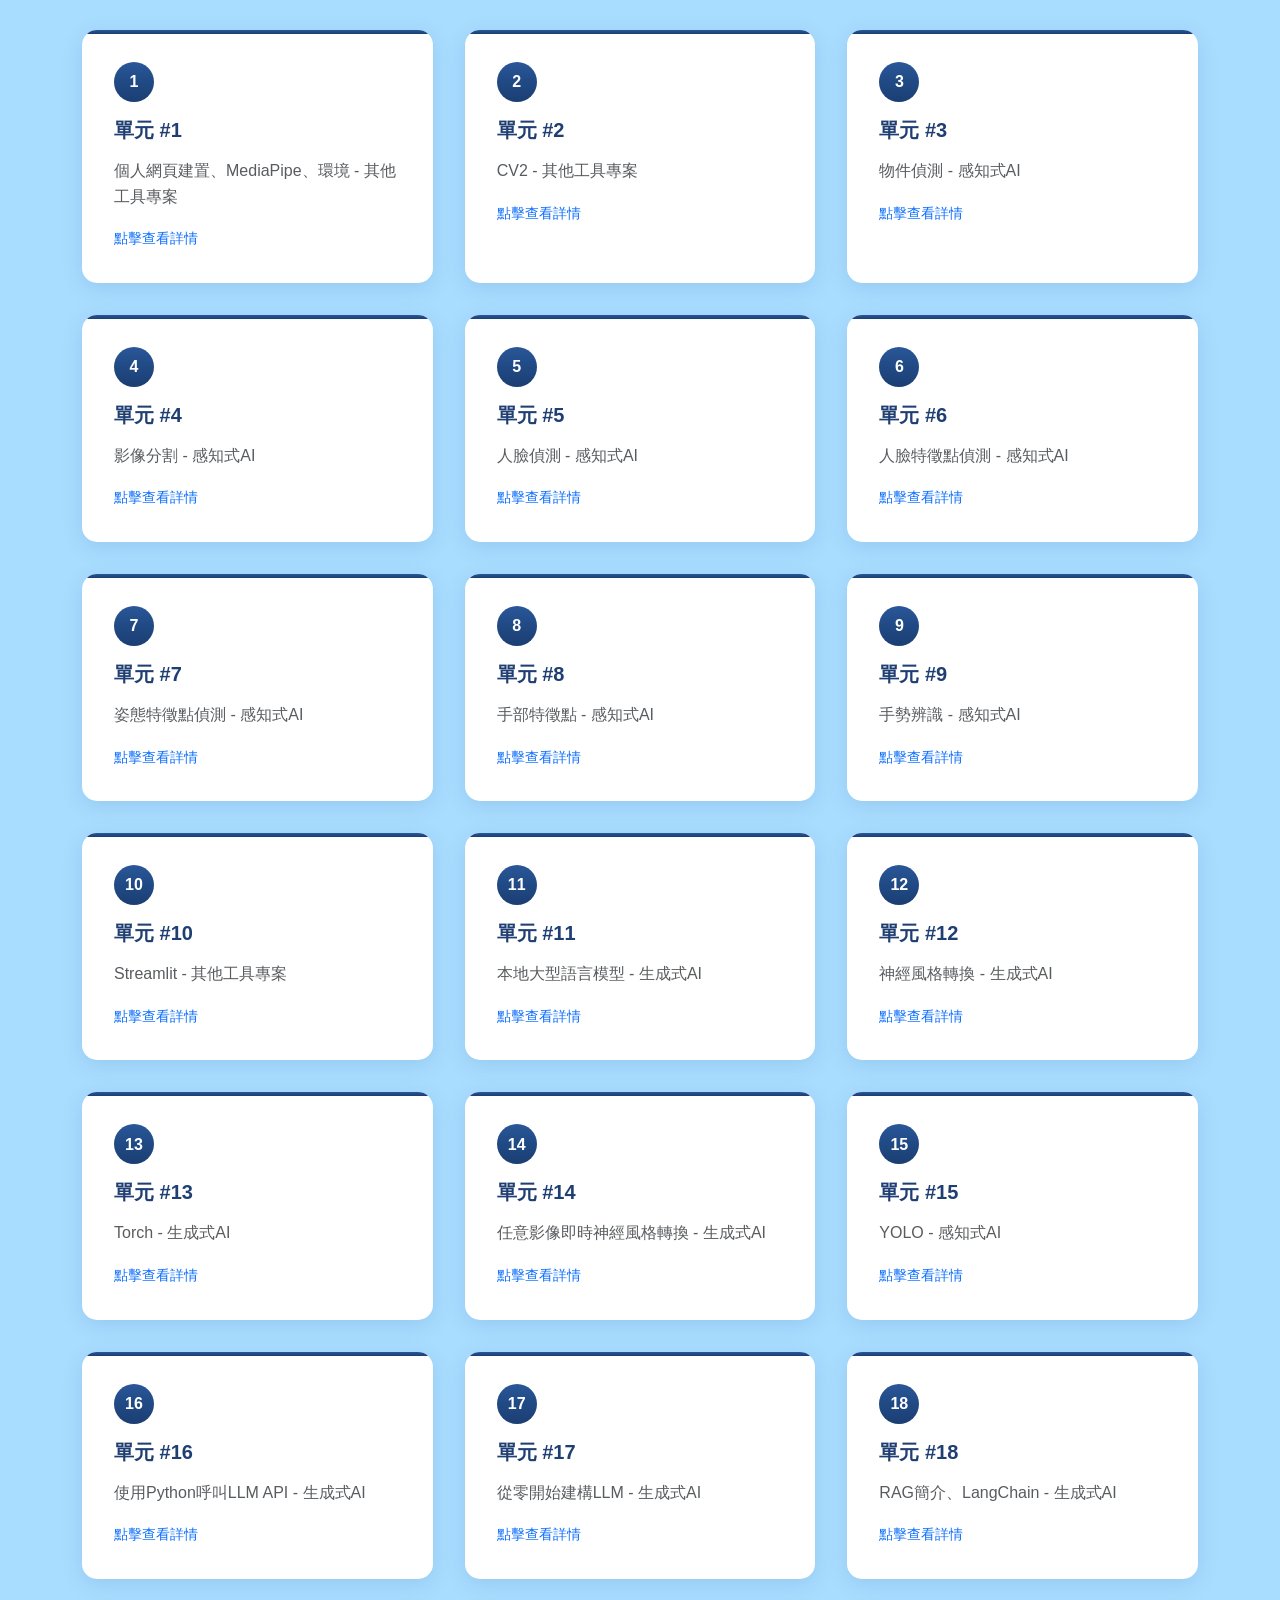
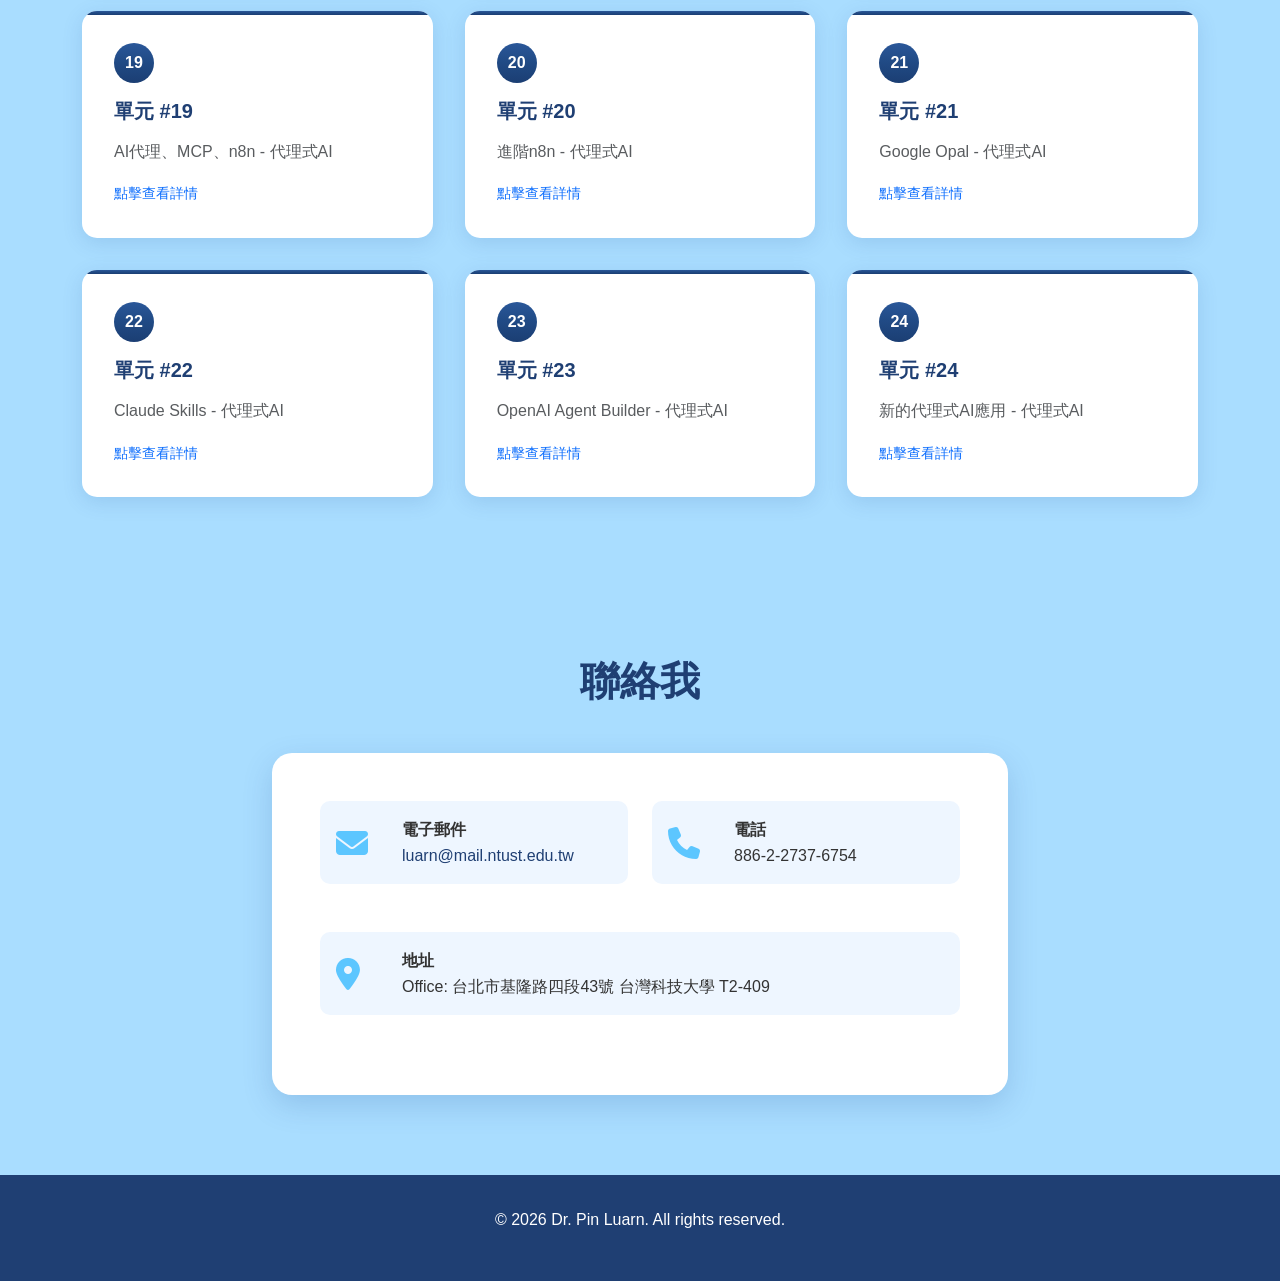
==== commit ffe40609: "Update index.html" ====
--- a/index.html
+++ b/index.html
@@ -128,7 +128,7 @@
                     </div>
                 </div>
                 <div class="col-lg-6 text-center fade-in">
-                    <img src="pic/mypic.png" alt="mypic" class="profile-img">
+                    <img src="pic/mypic.jpg" alt="mypic" class="profile-img">
                 </div>
             </div>
         </div>
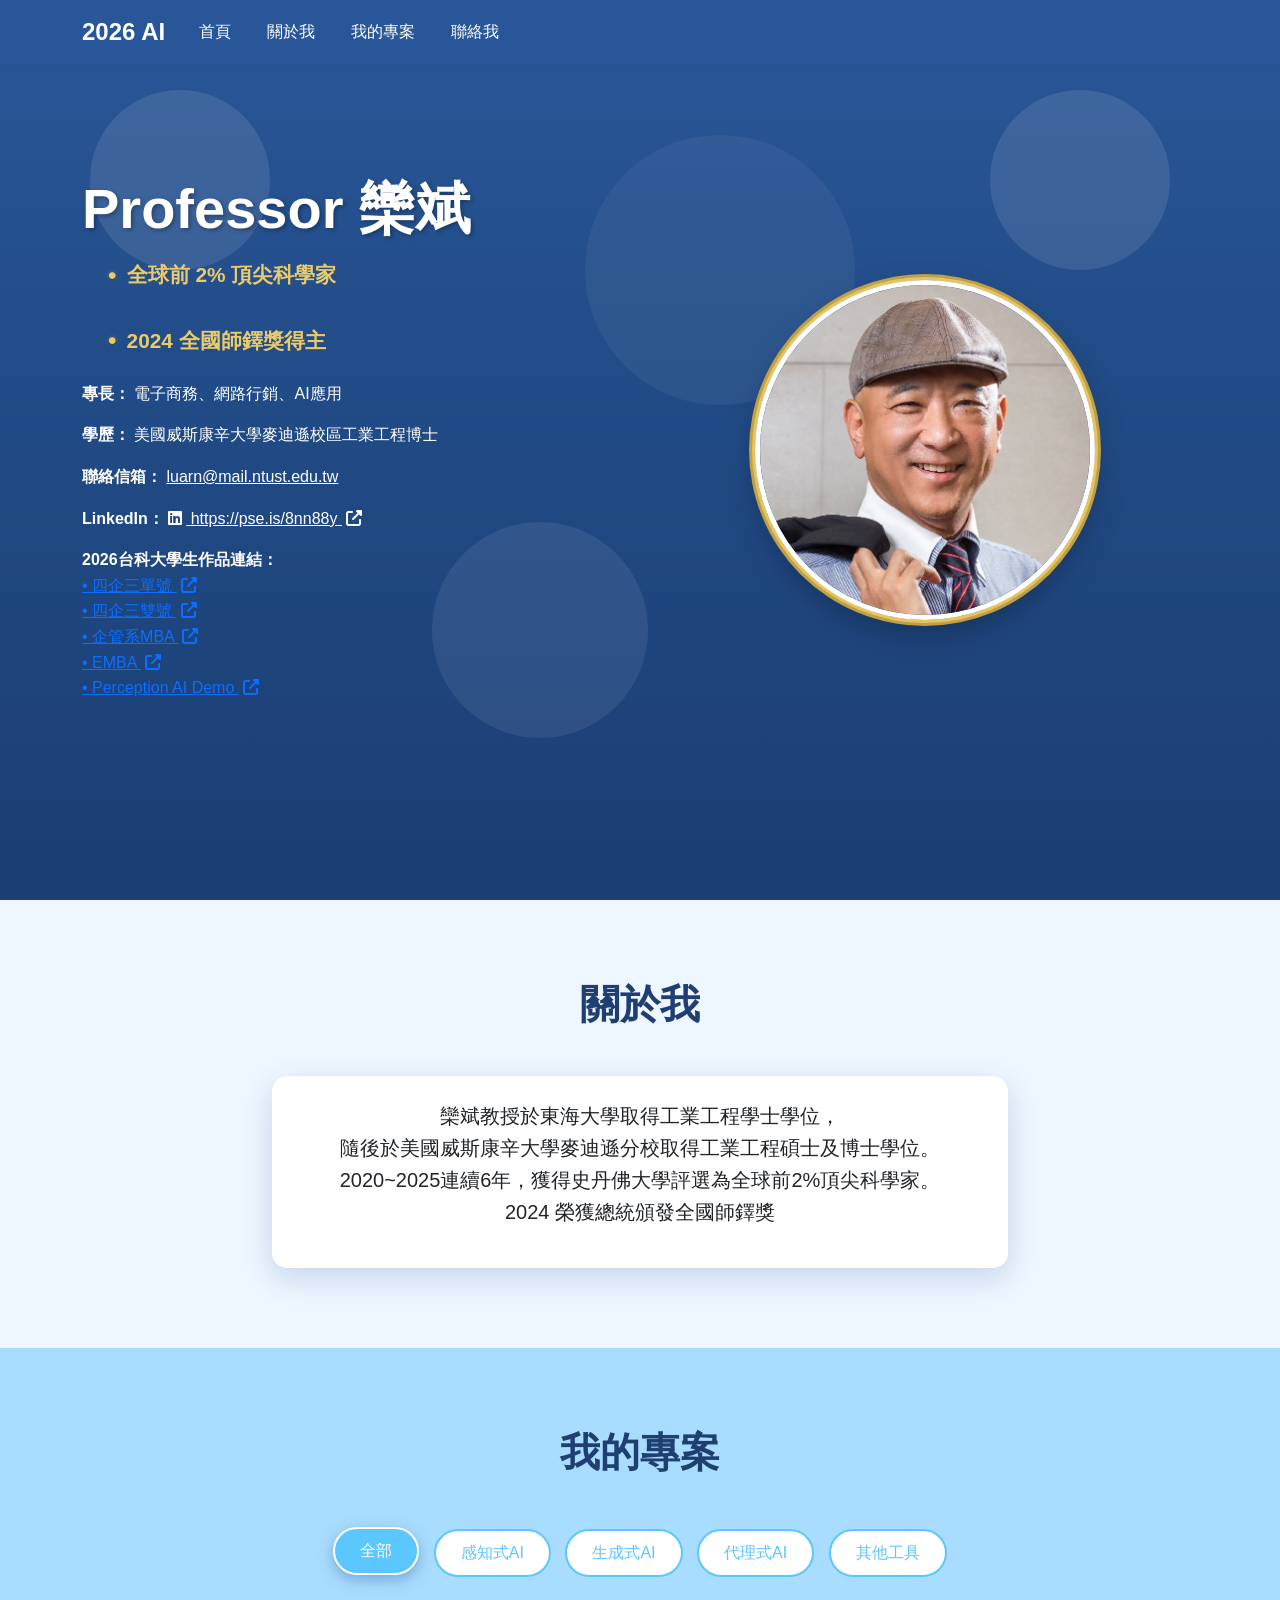
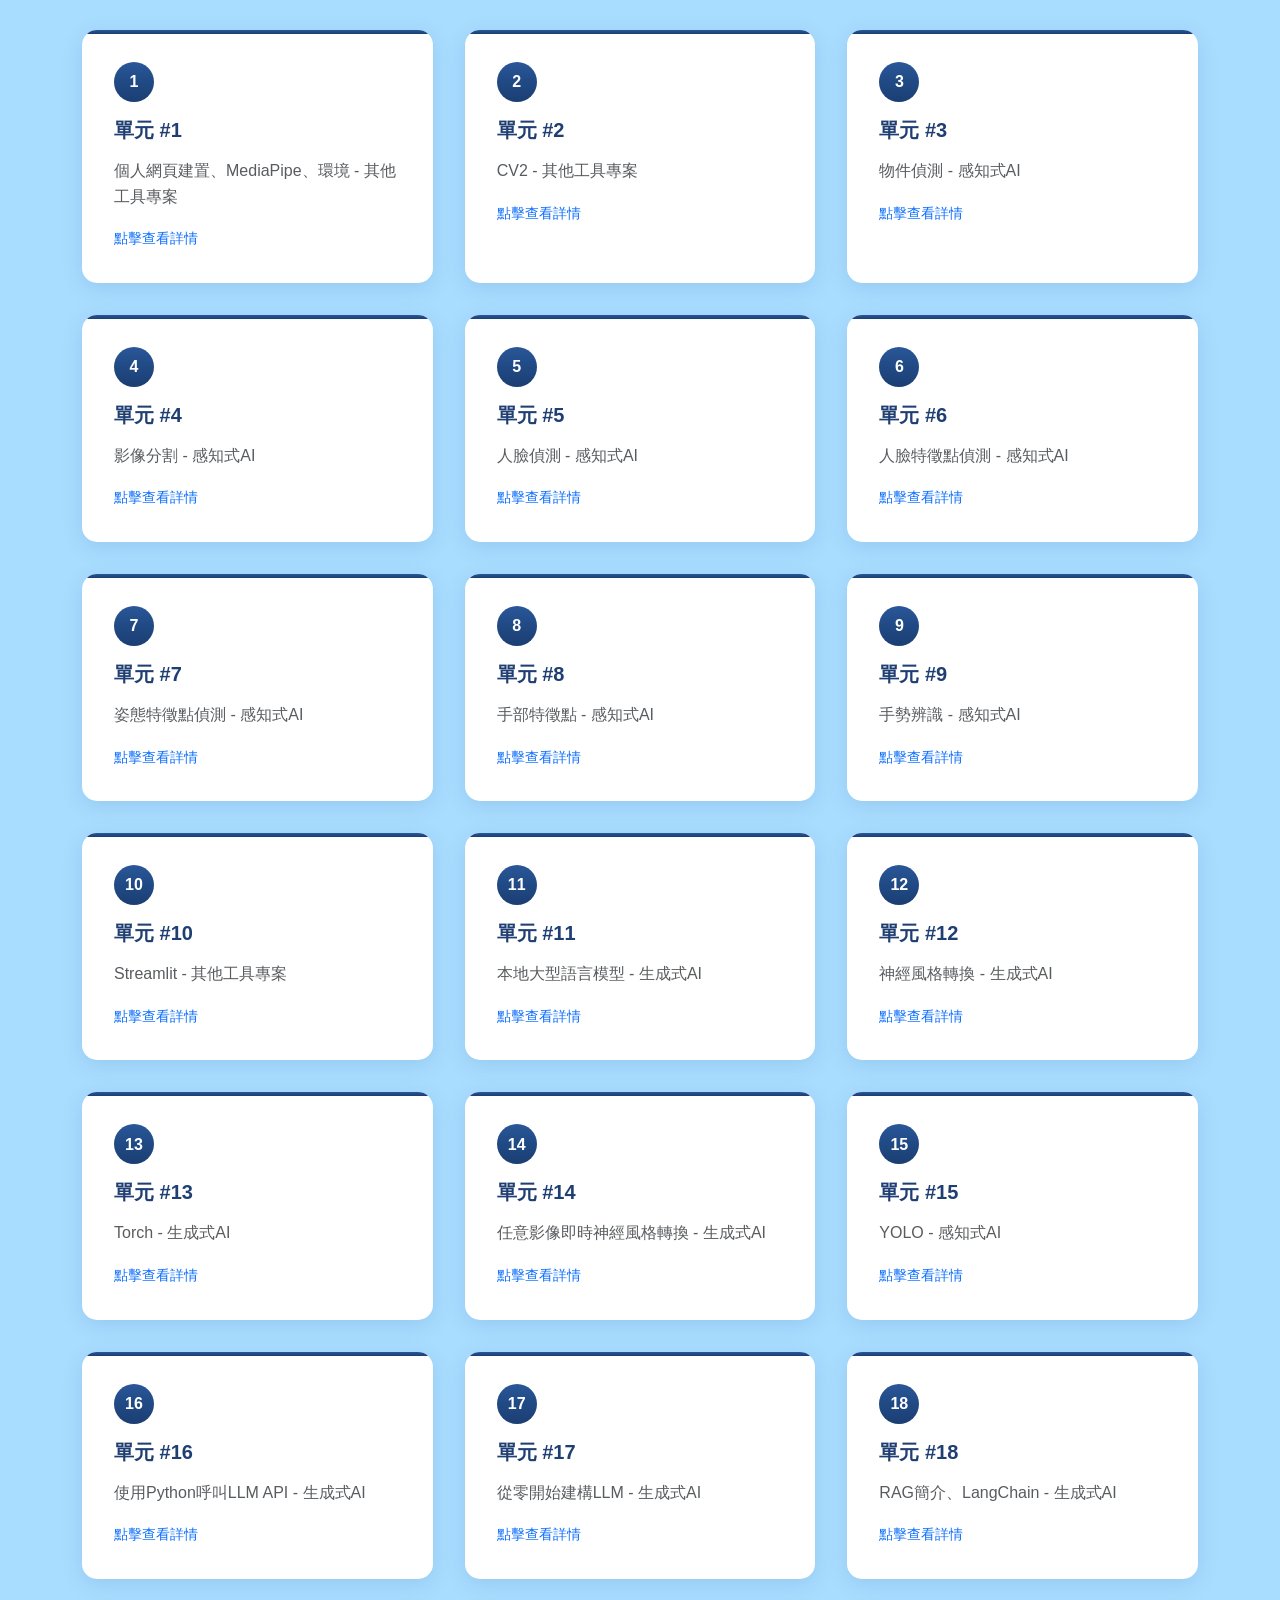
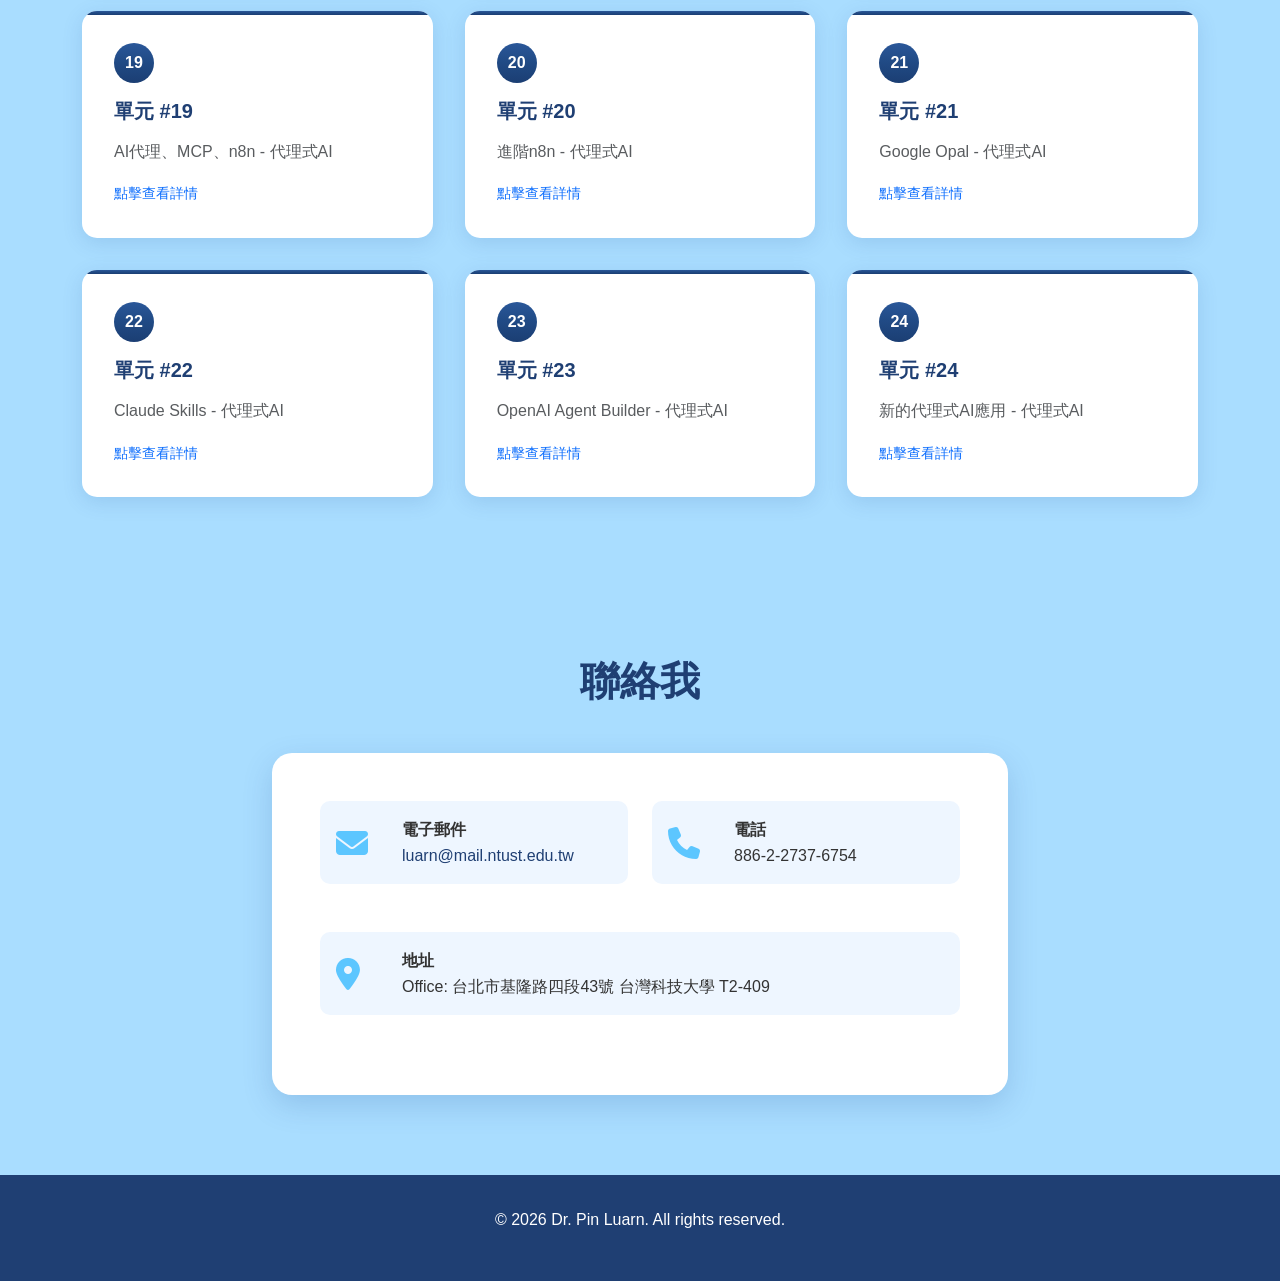
==== commit af8b3f1c: "Update index.html" ====
--- a/index.html
+++ b/index.html
@@ -125,6 +125,12 @@
                                 <i class="fas fa-external-link-alt ms-1"></i>
                             </a>
                         </div>
+                        <div class="student-link-item">
+                            <a href="perception_demo.html" target="_blank">
+                                • Perception AI Demo
+                                <i class="fas fa-external-link-alt ms-1"></i>
+                            </a>
+                        </div>                        
                     </div>
                 </div>
                 <div class="col-lg-6 text-center fade-in">
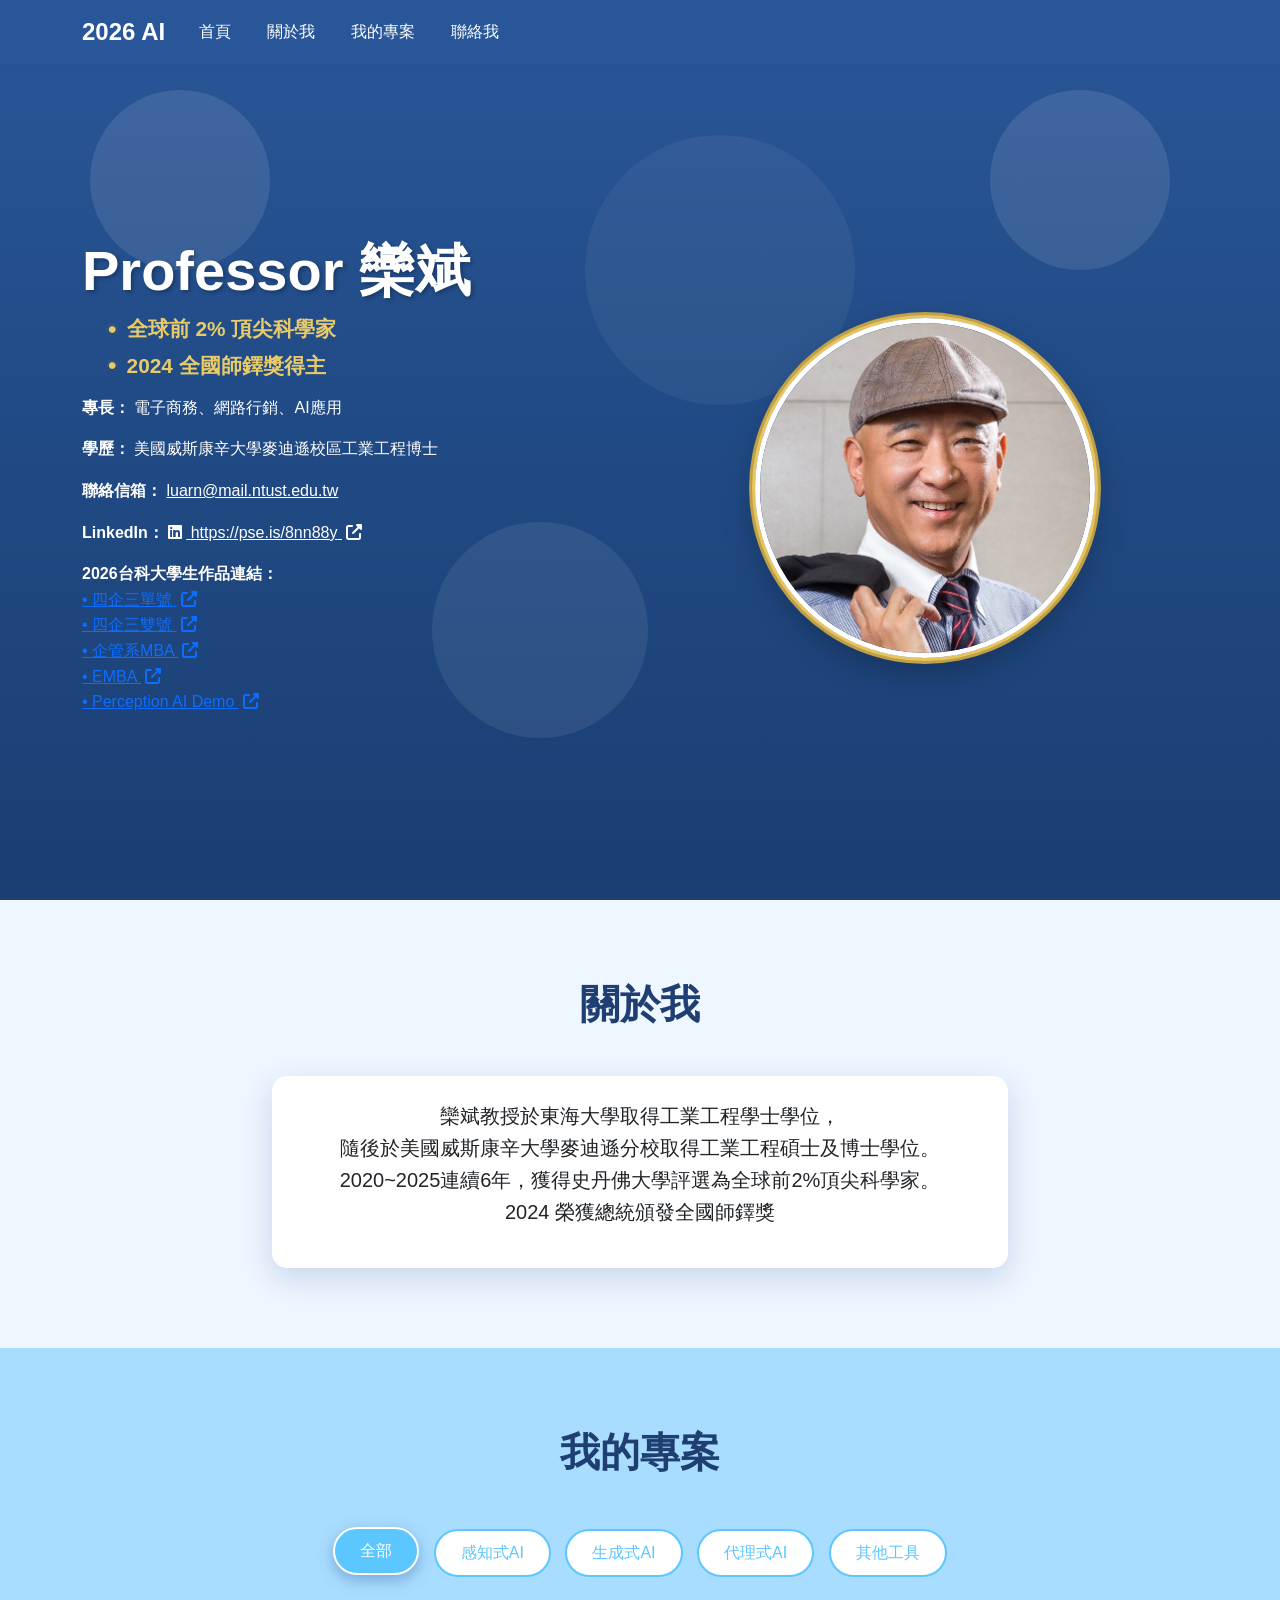
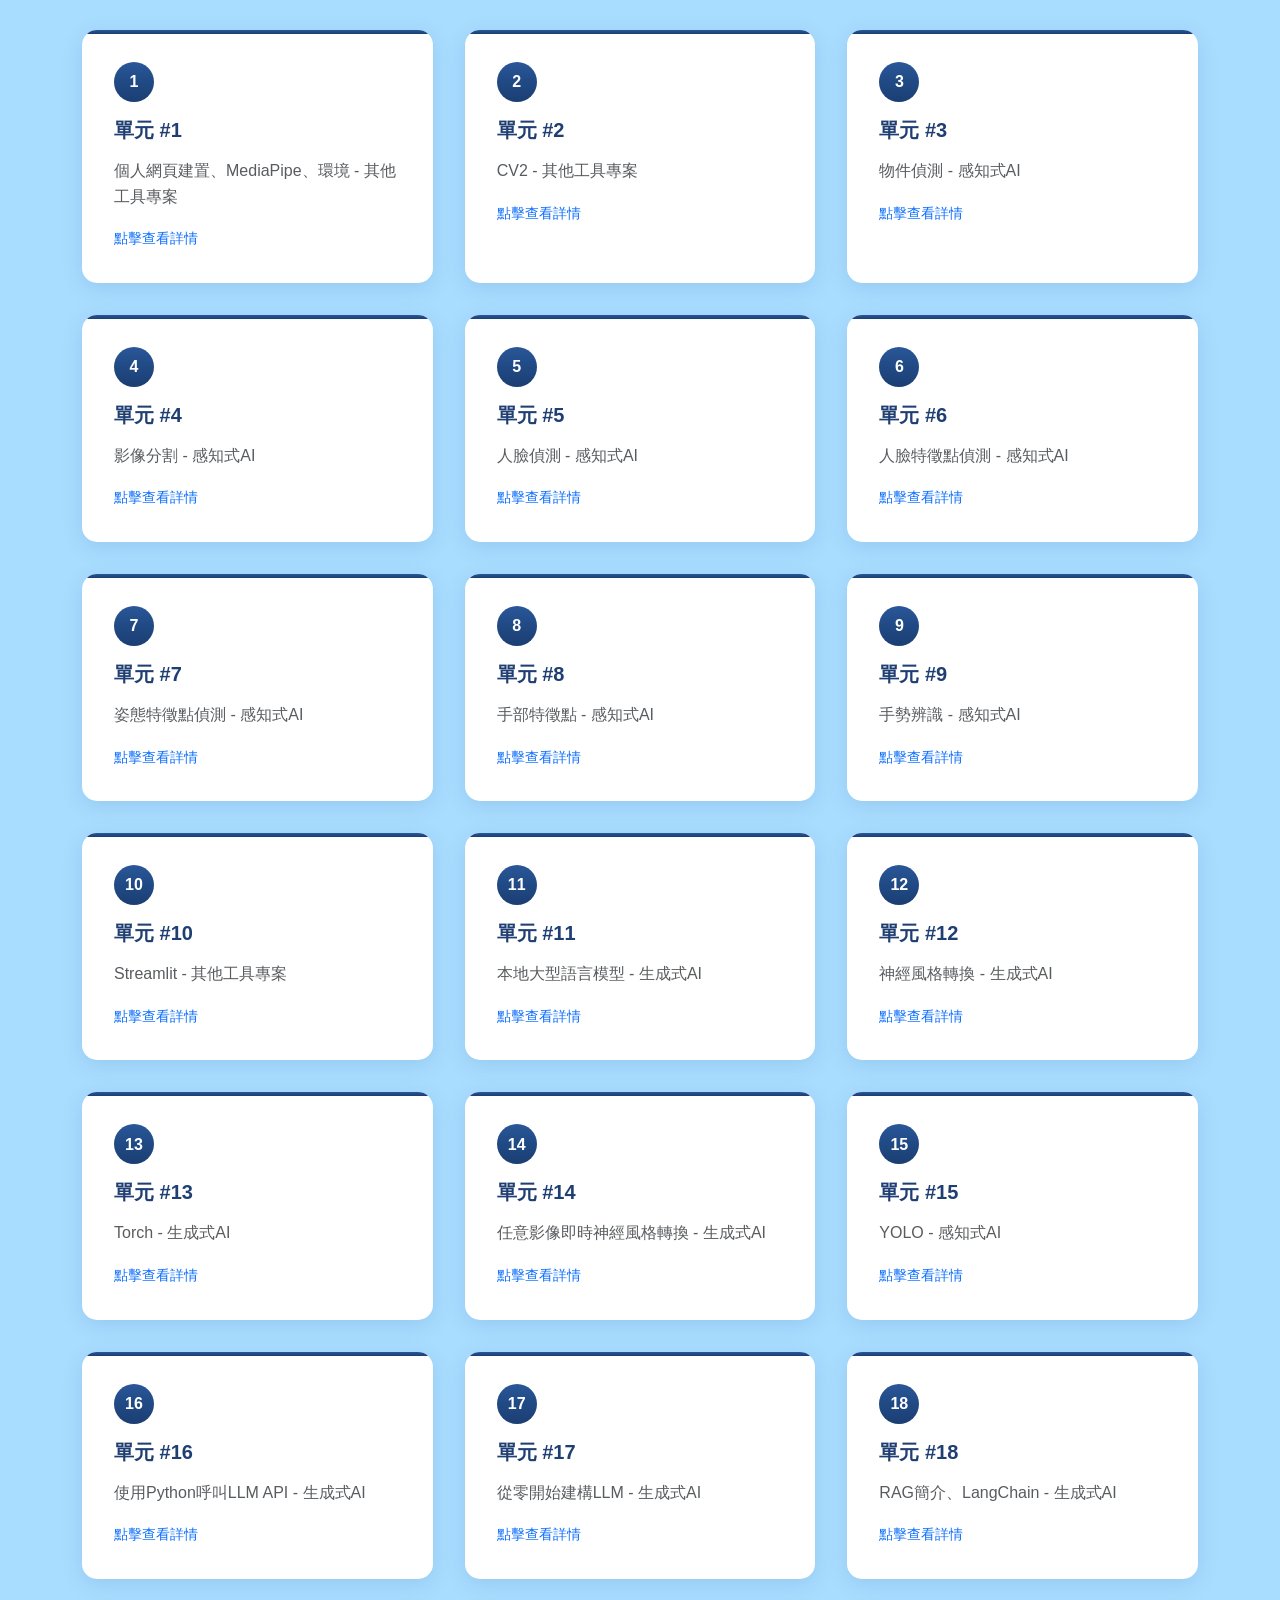
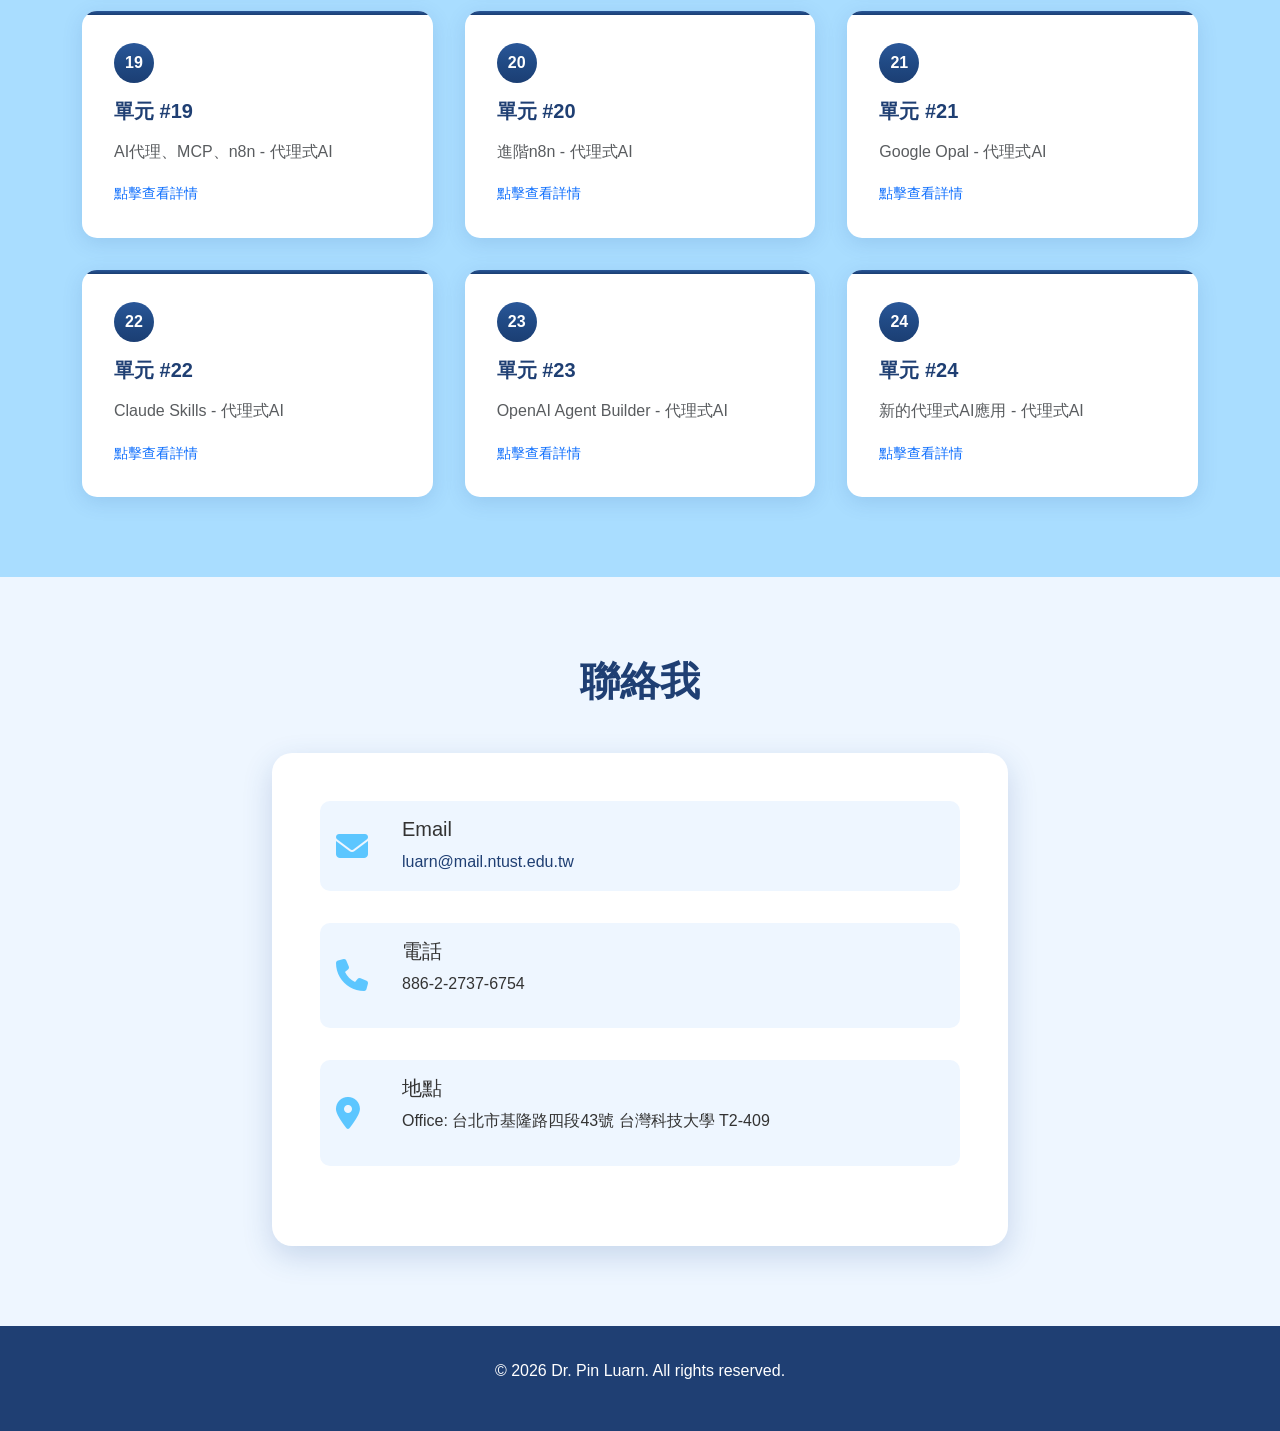
==== commit f4d6f11b: "Add files via upload" ====
--- a/index.html
+++ b/index.html
@@ -9,7 +9,7 @@
     <link rel="stylesheet" href="style2.css">
     <style>
         .titles-container {
-            margin-bottom: 1.5rem;
+            margin-bottom: 0.8rem;
         }
         
         .title-line {
@@ -17,6 +17,7 @@
            padding-left: 1.6rem;
            font-weight: bold;
            color: #ffd966 !important;
+           margin-bottom: 0.2rem !important;
 
            display: flex;
            align-items: center;   /* 關鍵：文字垂直置中 */
@@ -179,41 +180,31 @@
     </section>
 
     <!-- Contact Section -->
-    <section id="contact" class="section bg-light">
+    <section id="contact" class="section">
         <div class="container">
             <h2 class="section-title">聯絡我</h2>
             <div class="row justify-content-center">
                 <div class="col-lg-8">
                     <div class="contact-info fade-in">
-                        <div class="row">
-                            <div class="col-md-6">
-                                <div class="contact-item">
-                                    <i class="fas fa-envelope"></i>
-                                    <div>
-                                        <strong>電子郵件</strong><br>
-                                        <a href="/cdn-cgi/l/email-protection#cd" class="text-white" id="contact-email1"></a><br>
-                                    </div>
-                                </div>
+                        <div class="contact-item">
+                            <i class="fas fa-envelope"></i>
+                            <div>
+                                <h5>Email</h5>
+                                <a id="contact-email1" href=""></a>
                             </div>
-                            <div class="col-md-6">
-                                <div class="contact-item">
-                                    <i class="fas fa-phone"></i>
-                                    <div>
-                                        <strong>電話</strong><br>
-                                        <span id="contact-phone"></span>
-                                    </div>
-                                </div>
+                        </div>
+                        <div class="contact-item">
+                            <i class="fas fa-phone"></i>
+                            <div>
+                                <h5>電話</h5>
+                                <p id="contact-phone"></p>
                             </div>
                         </div>
-                        <div class="row mt-3">
-                            <div class="col-12">
-                                <div class="contact-item">
-                                    <i class="fas fa-map-marker-alt"></i>
-                                    <div>
-                                        <strong>地址</strong><br>
-                                        <span id="contact-location"></span>
-                                    </div>
-                                </div>
+                        <div class="contact-item">
+                            <i class="fas fa-map-marker-alt"></i>
+                            <div>
+                                <h5>地點</h5>
+                                <p id="contact-location"></p>
                             </div>
                         </div>
                     </div>
--- a/style2.css
+++ b/style2.css
@@ -60,6 +60,7 @@
     color: white;
     position: relative;
     overflow: hidden;
+    padding-top: 76px;
 }
 
 .hero::before {
@@ -68,7 +69,6 @@
     inset: 0;
     background: url("data:image/svg+xml,%3Csvg xmlns='http://www.w3.org/2000/svg' viewBox='0 0 1000 1000'%3E%3Ccircle cx='200' cy='200' r='100' fill='rgba(255,255,255,0.1)'/%3E%3Ccircle cx='800' cy='300' r='150' fill='rgba(255,255,255,0.05)'/%3E%3Ccircle cx='600' cy='700' r='120' fill='rgba(255,255,255,0.08)'/%3E%3C/svg%3E");
 
-    /* 讓動畫更穩、更明顯 */
     animation: float 12s ease-in-out infinite;
     will-change: transform;
     transform: translate3d(0,0,0);
@@ -87,7 +87,7 @@
 .hero h1 {
     font-size: 3.5rem;
     font-weight: bold;
-    margin-bottom: 1rem;
+    margin-bottom: 0.5rem;
     text-shadow: 2px 2px 4px rgba(0,0,0,0.3);
 }
 
@@ -98,7 +98,7 @@
 }
 
 /* ===============================
-   Profile Image（縮小＋圓形＋白框＋雙層金屬金框）
+   Profile Image
    =============================== */
 .profile-img {
     width: clamp(250px, 33vw, 340px);
@@ -107,10 +107,8 @@
     aspect-ratio: 1 / 1;
     object-fit: cover;
 
-    /* 白色內框 */
     border: 5px solid #ffffff;
 
-    /* 雙層金屬感金框（亮金 + 深金） */
     box-shadow:
         0 0 0 3px #e6c45f,
         0 0 0 6px #bfa046,
@@ -127,7 +125,6 @@
         0 18px 40px rgba(0,0,0,0.35);
 }
 
-/* 強制首頁 Hero 區不被覆蓋 */
 .hero .profile-img {
     border-radius: 50% !important;
 }
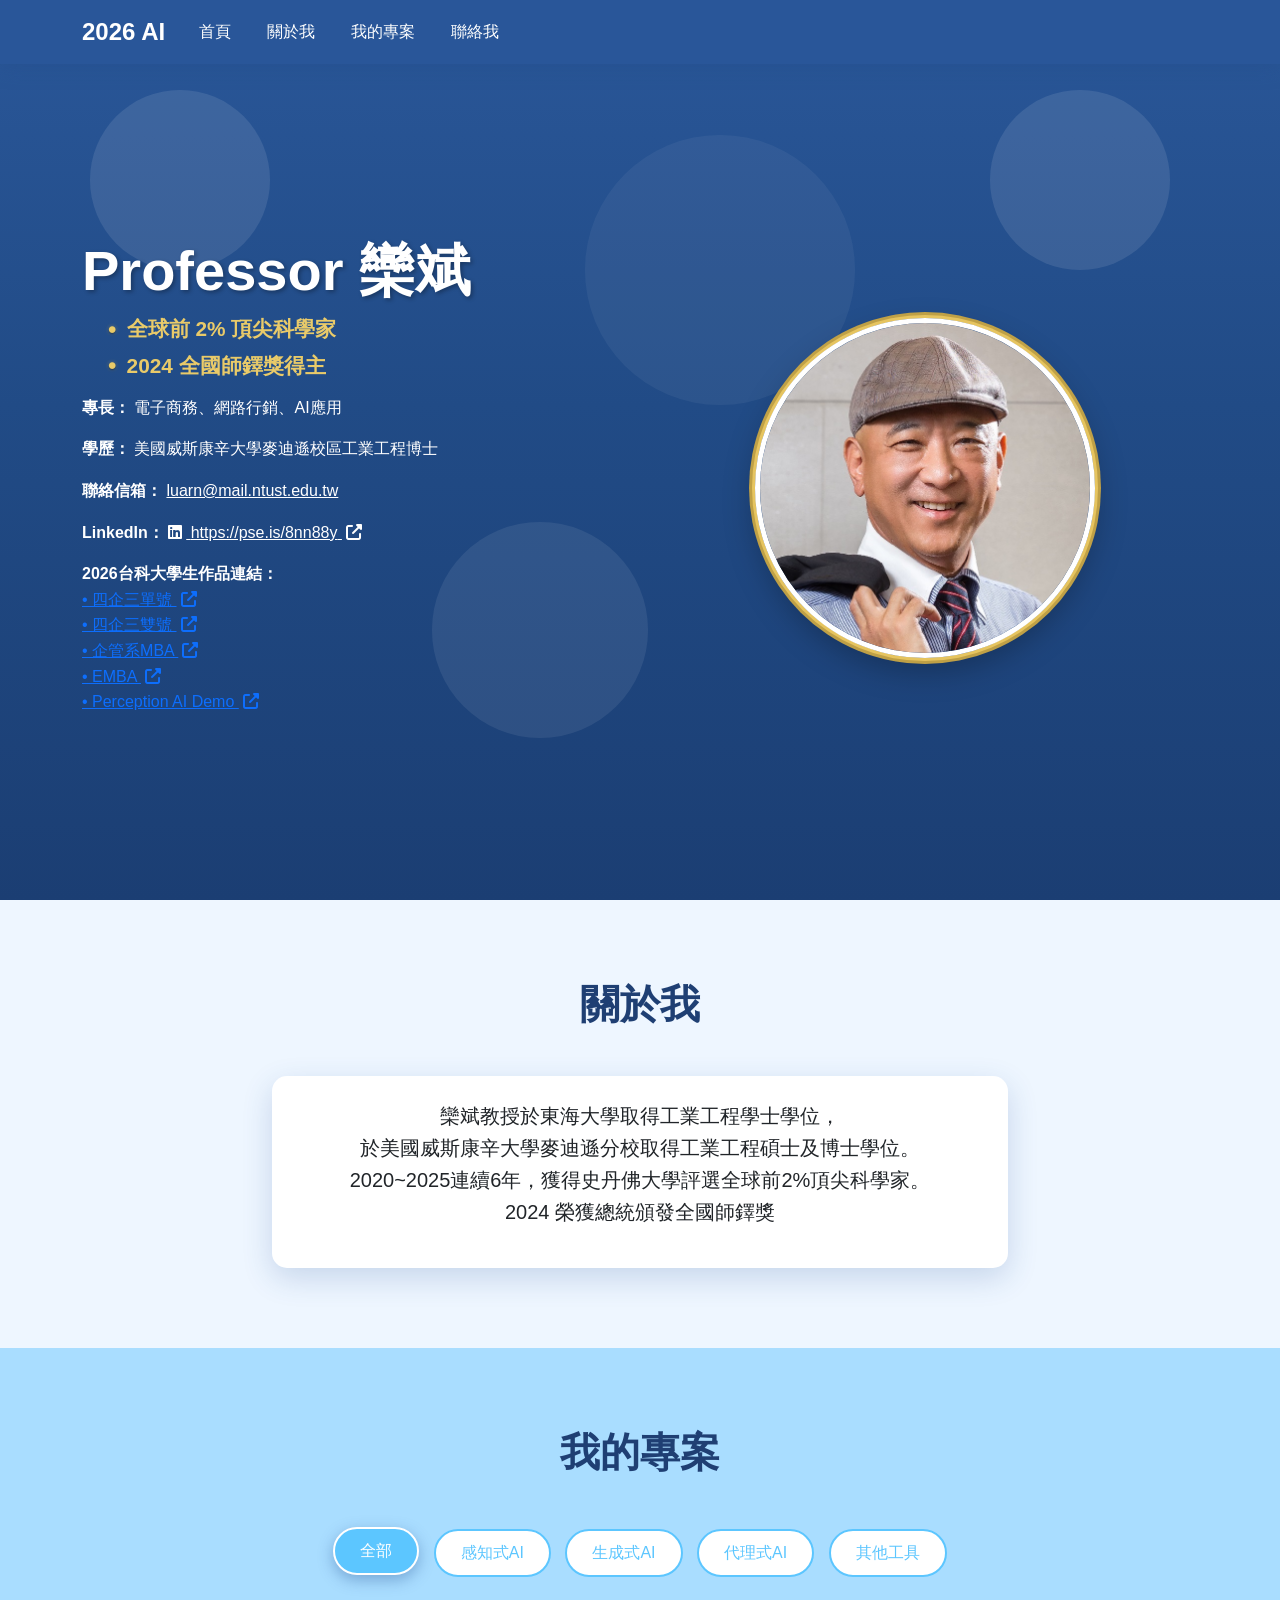
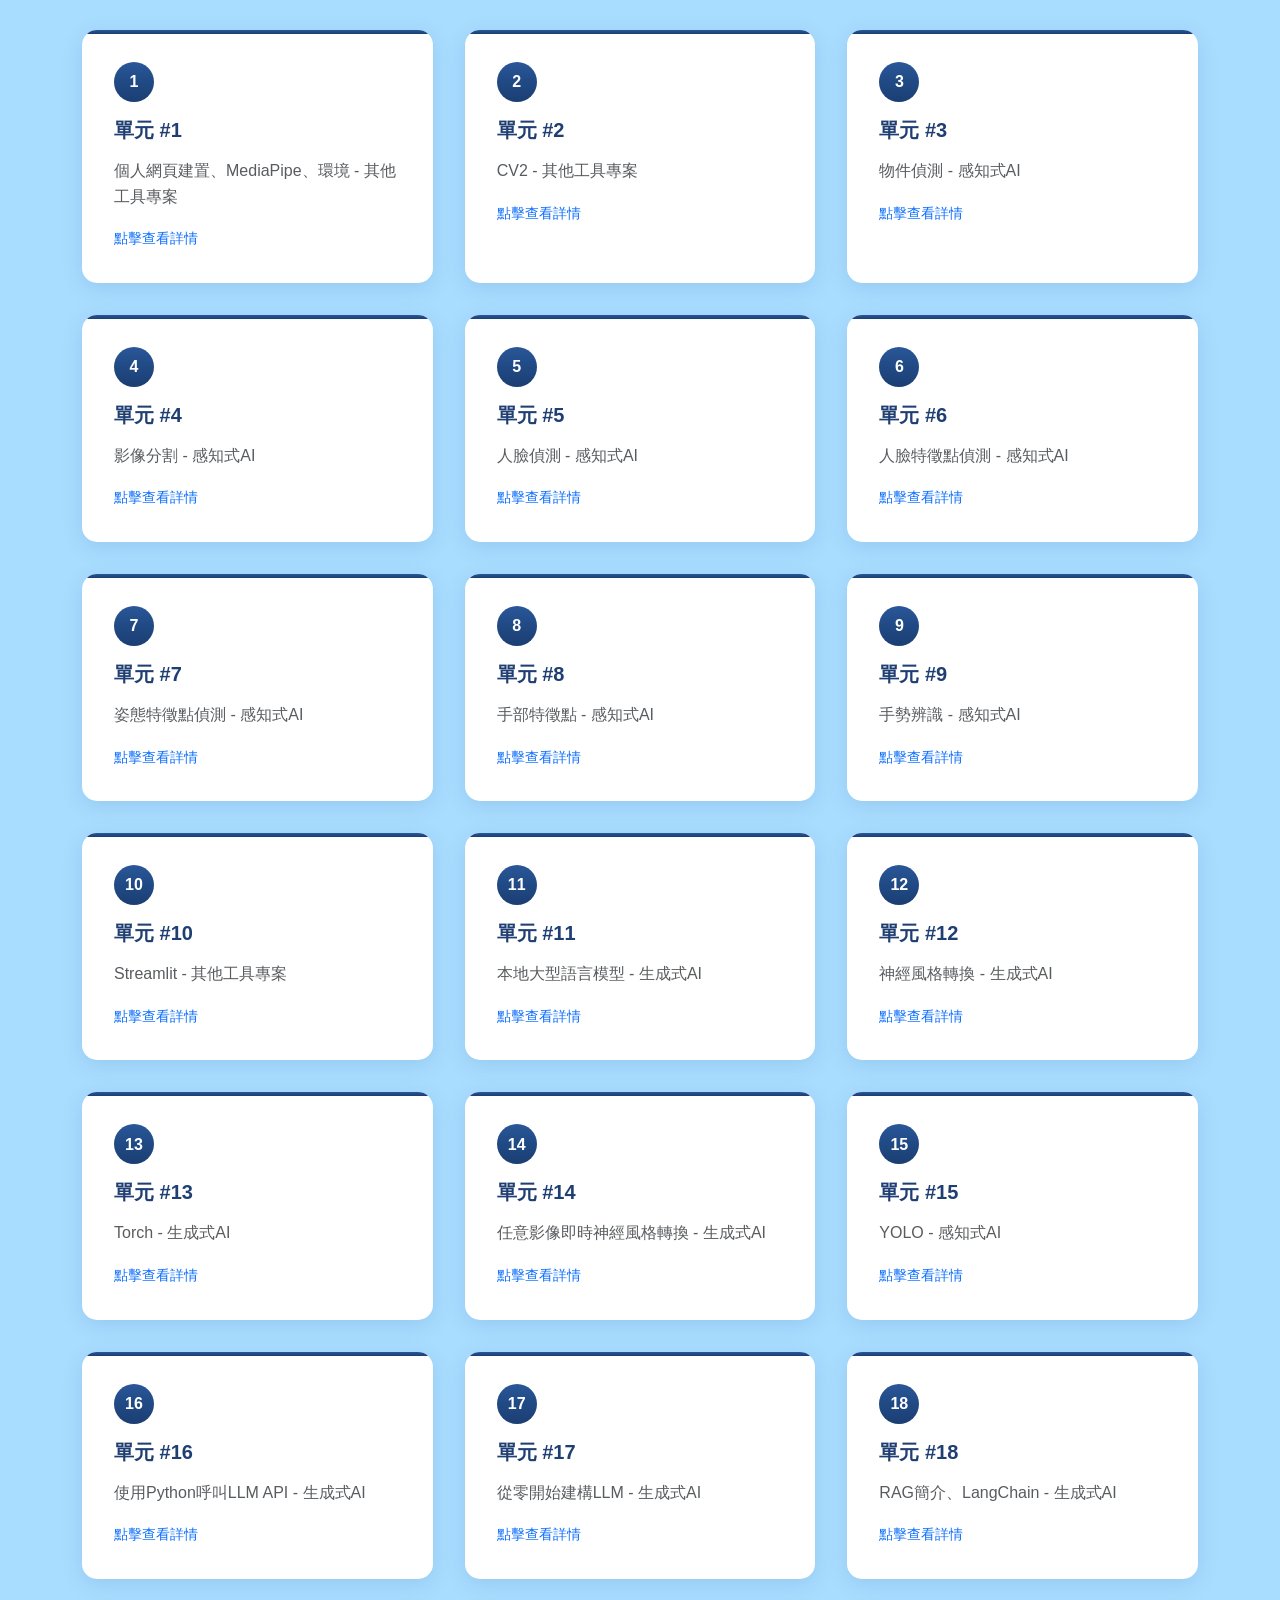
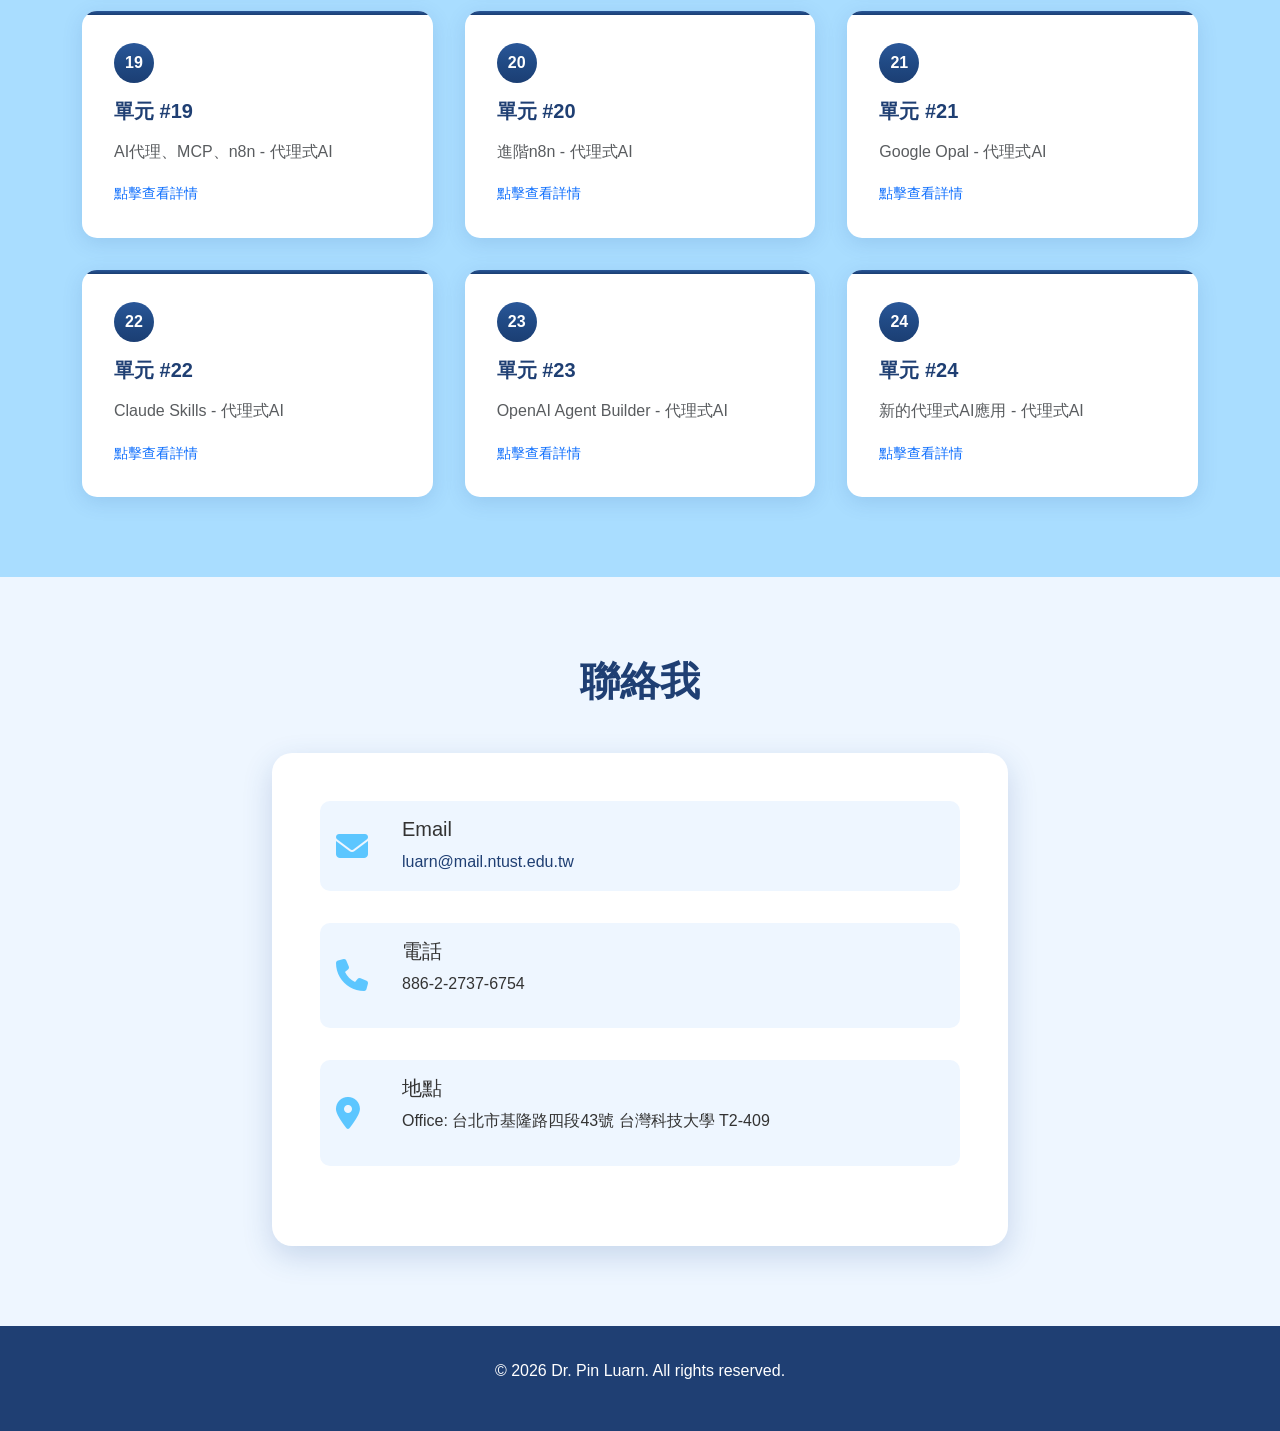
==== commit 5e723a8e: "Update index.html" ====
--- a/index.html
+++ b/index.html
@@ -374,8 +374,8 @@
             email: "luarn@mail.ntust.edu.tw",
             linkedin: "https://pse.is/8nn88y",
             about1: "欒斌教授於東海大學取得工業工程學士學位，<br>",
-            about2: "隨後於美國威斯康辛大學麥迪遜分校取得工業工程碩士及博士學位。<br>",
-            about3: "2020~2025連續6年，獲得史丹佛大學評選為全球前2%頂尖科學家。<br>",
+            about2: "於美國威斯康辛大學麥迪遜分校取得工業工程碩士及博士學位。<br>",
+            about3: "2020~2025連續6年，獲得史丹佛大學評選全球前2%頂尖科學家。<br>",
             about4: "2024 榮獲總統頒發全國師鐸獎", 
             phone: "886-2-2737-6754",
             location: "Office: 台北市基隆路四段43號 台灣科技大學 T2-409"
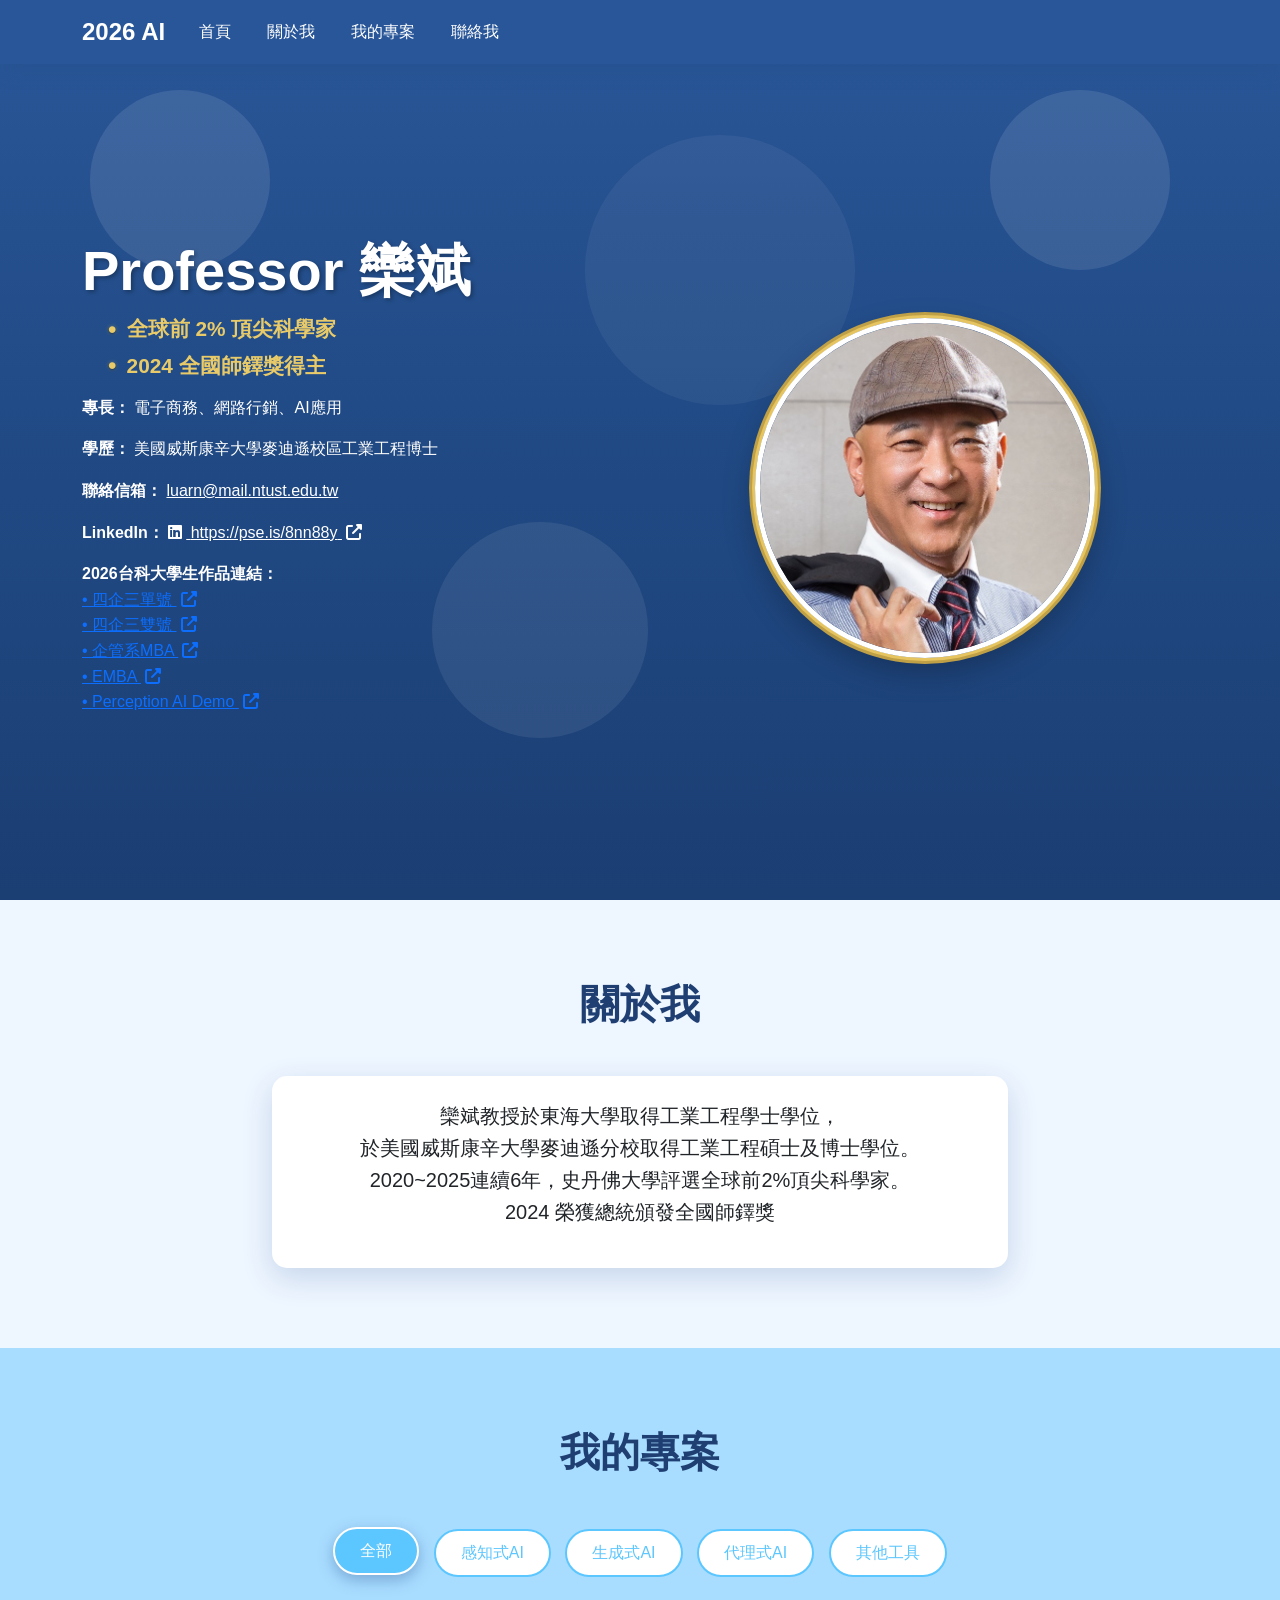
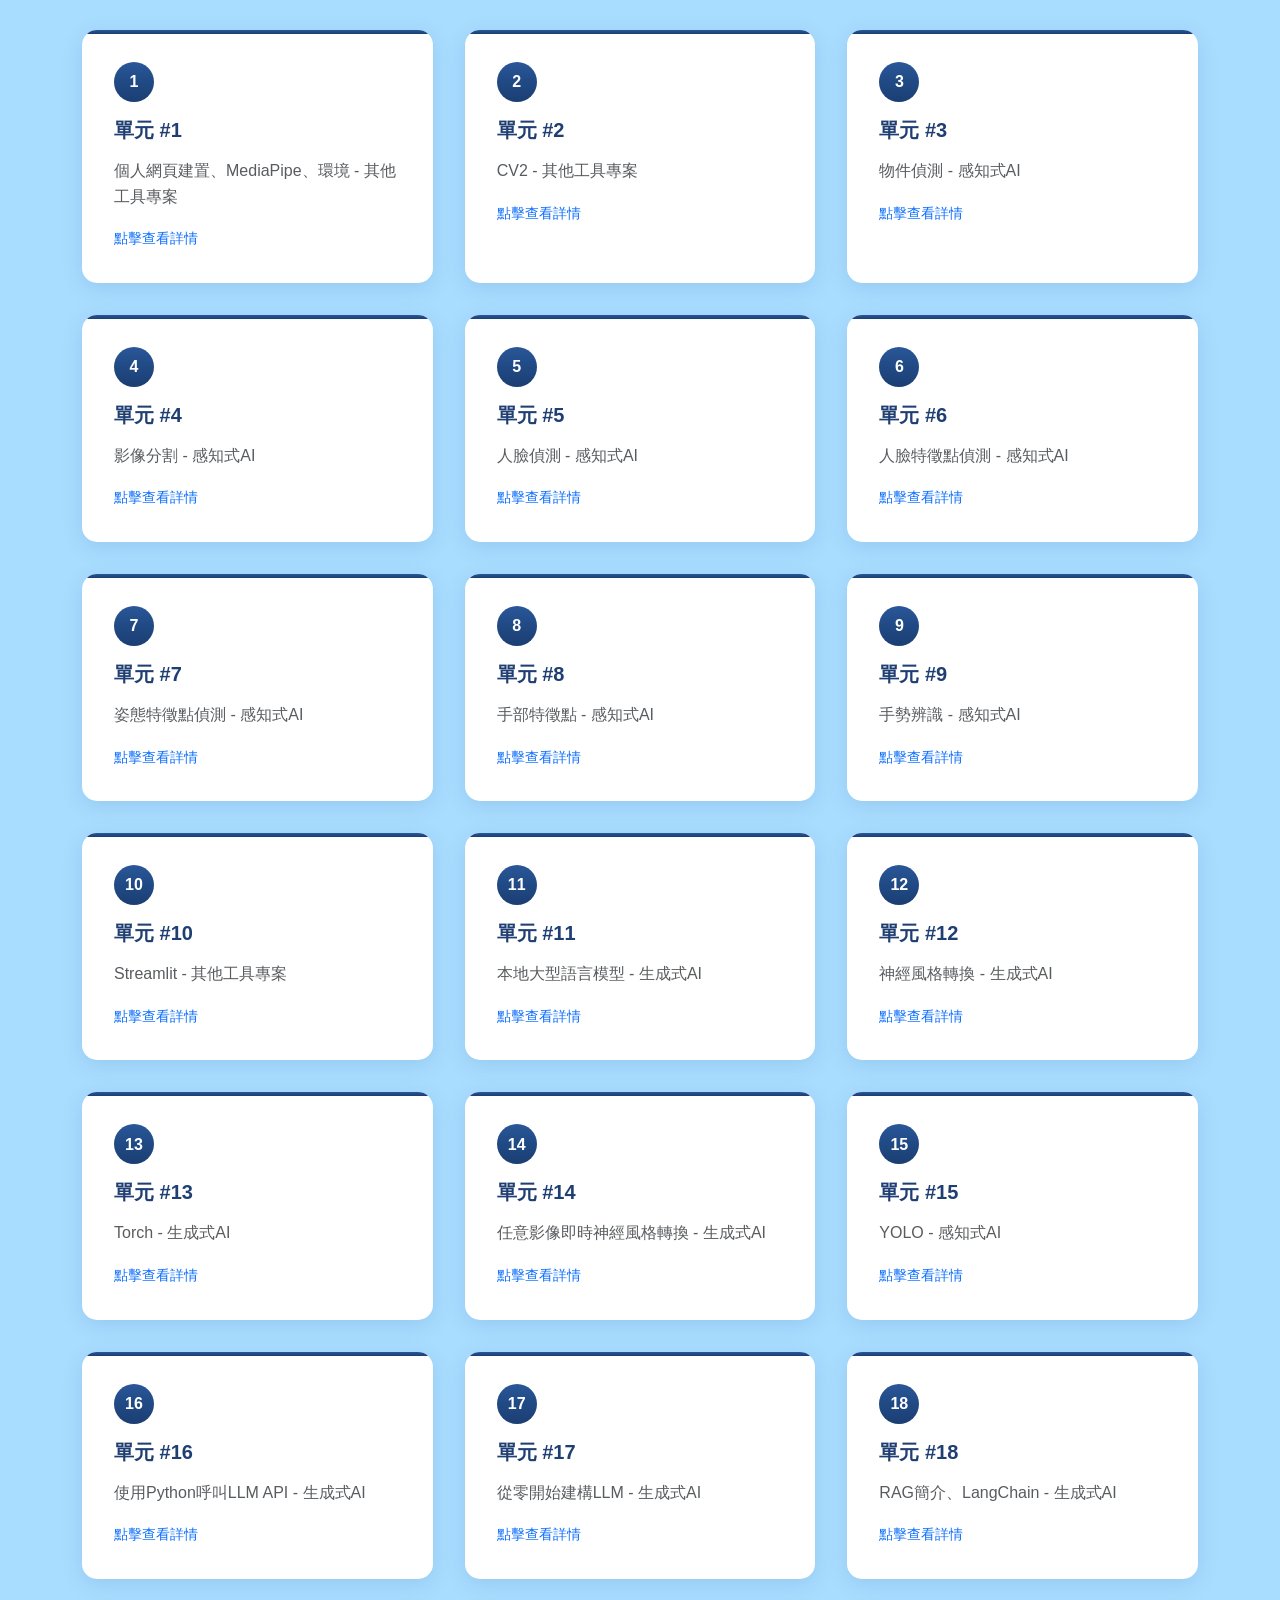
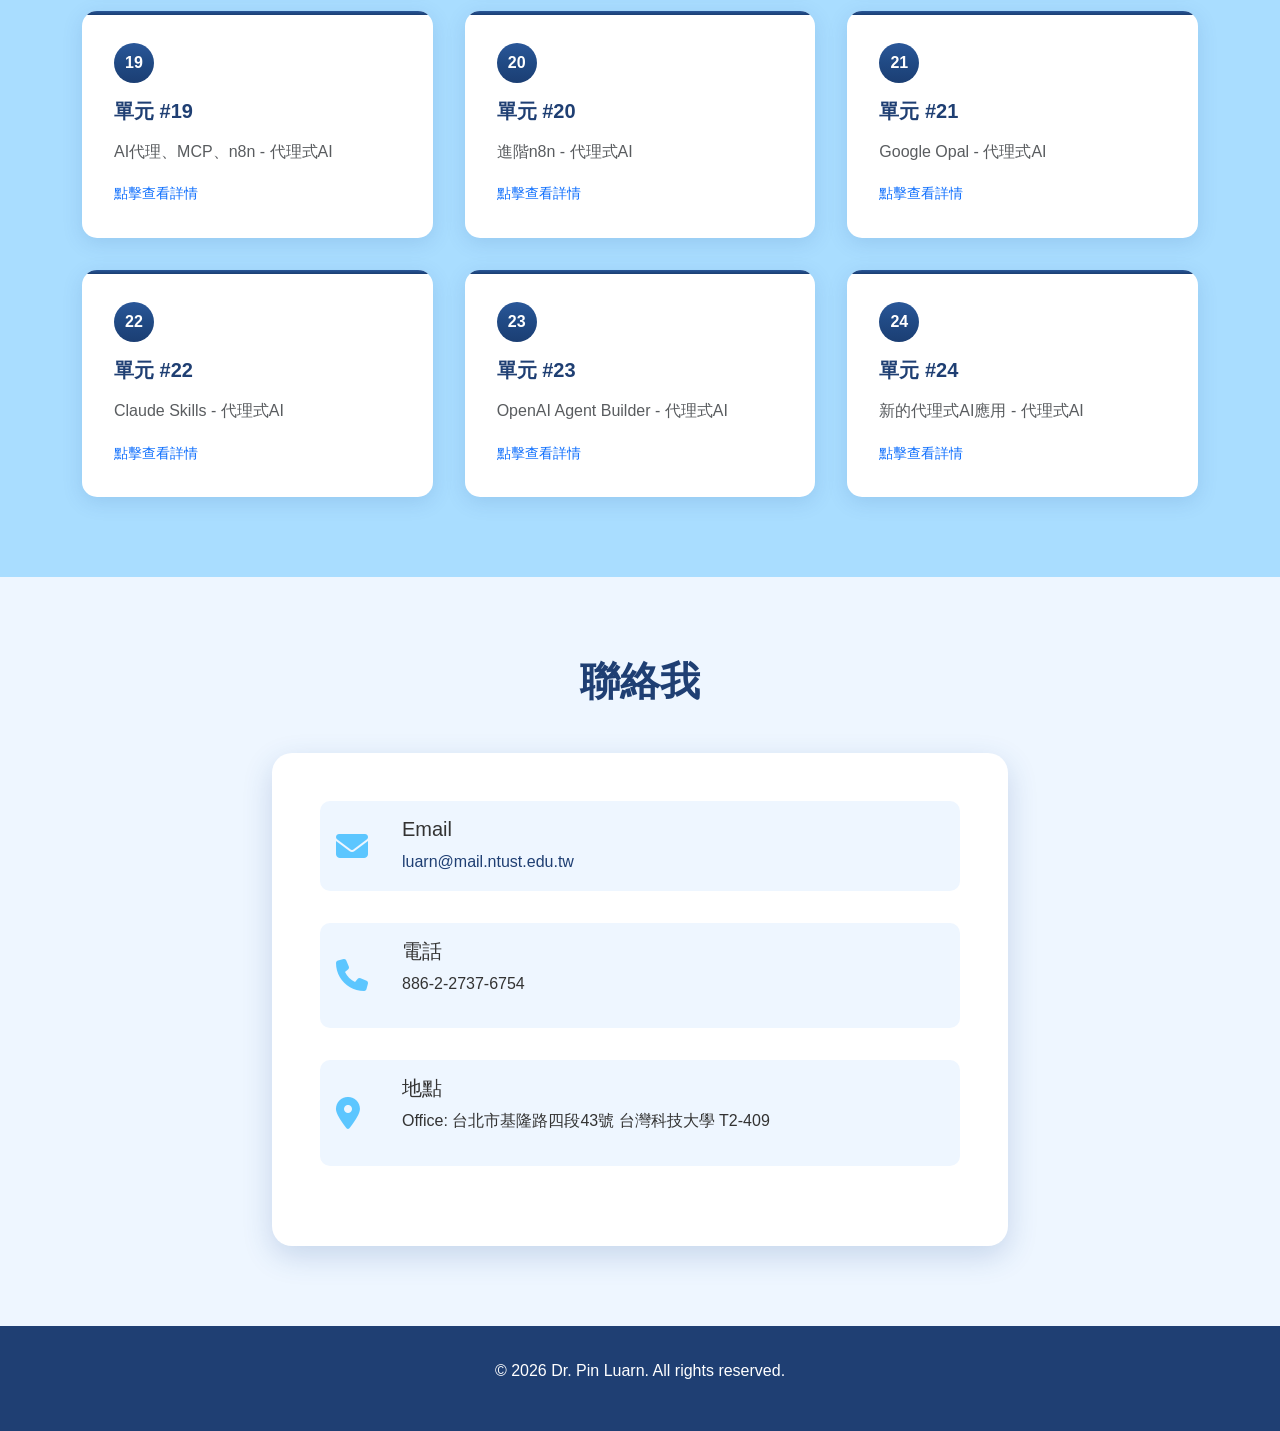
==== commit 05ffb032: "Update index.html" ====
--- a/index.html
+++ b/index.html
@@ -375,7 +375,7 @@
             linkedin: "https://pse.is/8nn88y",
             about1: "欒斌教授於東海大學取得工業工程學士學位，<br>",
             about2: "於美國威斯康辛大學麥迪遜分校取得工業工程碩士及博士學位。<br>",
-            about3: "2020~2025連續6年，獲得史丹佛大學評選全球前2%頂尖科學家。<br>",
+            about3: "2020~2025連續6年，史丹佛大學評選全球前2%頂尖科學家。<br>",
             about4: "2024 榮獲總統頒發全國師鐸獎", 
             phone: "886-2-2737-6754",
             location: "Office: 台北市基隆路四段43號 台灣科技大學 T2-409"
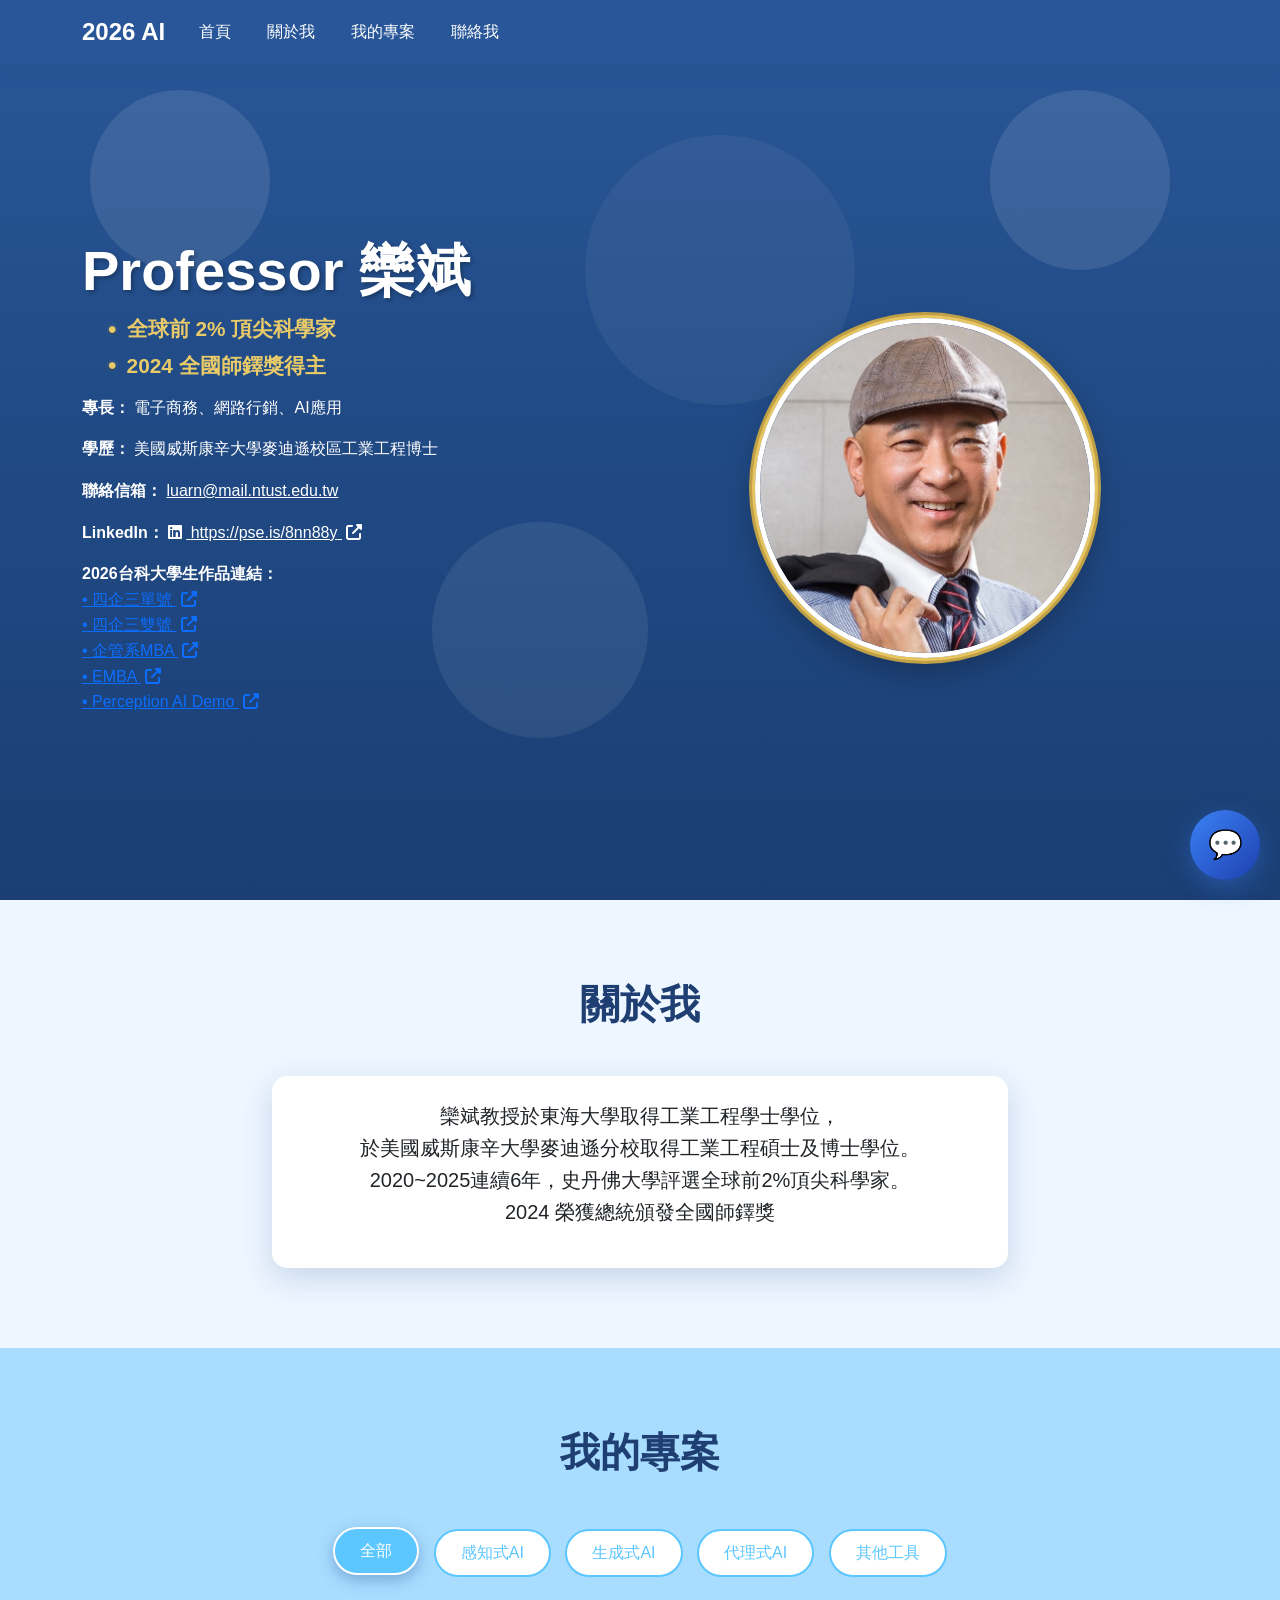
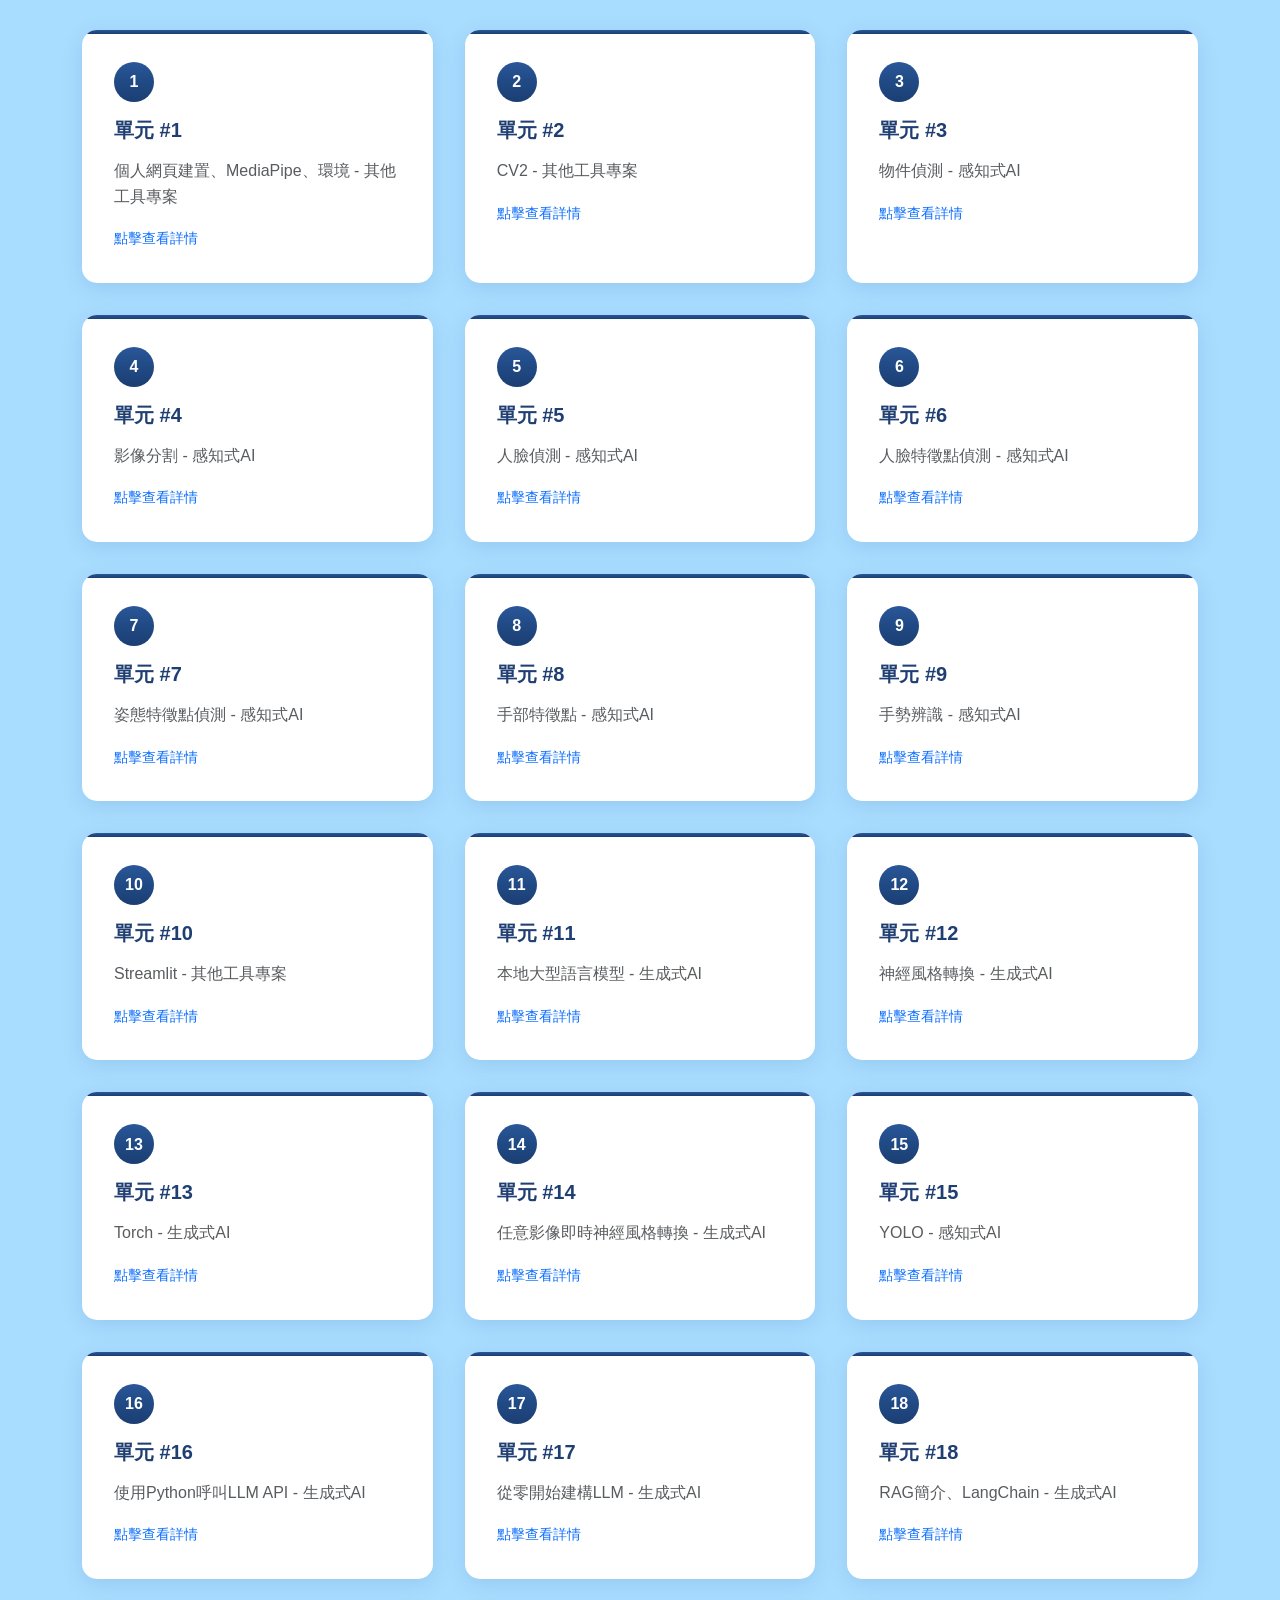
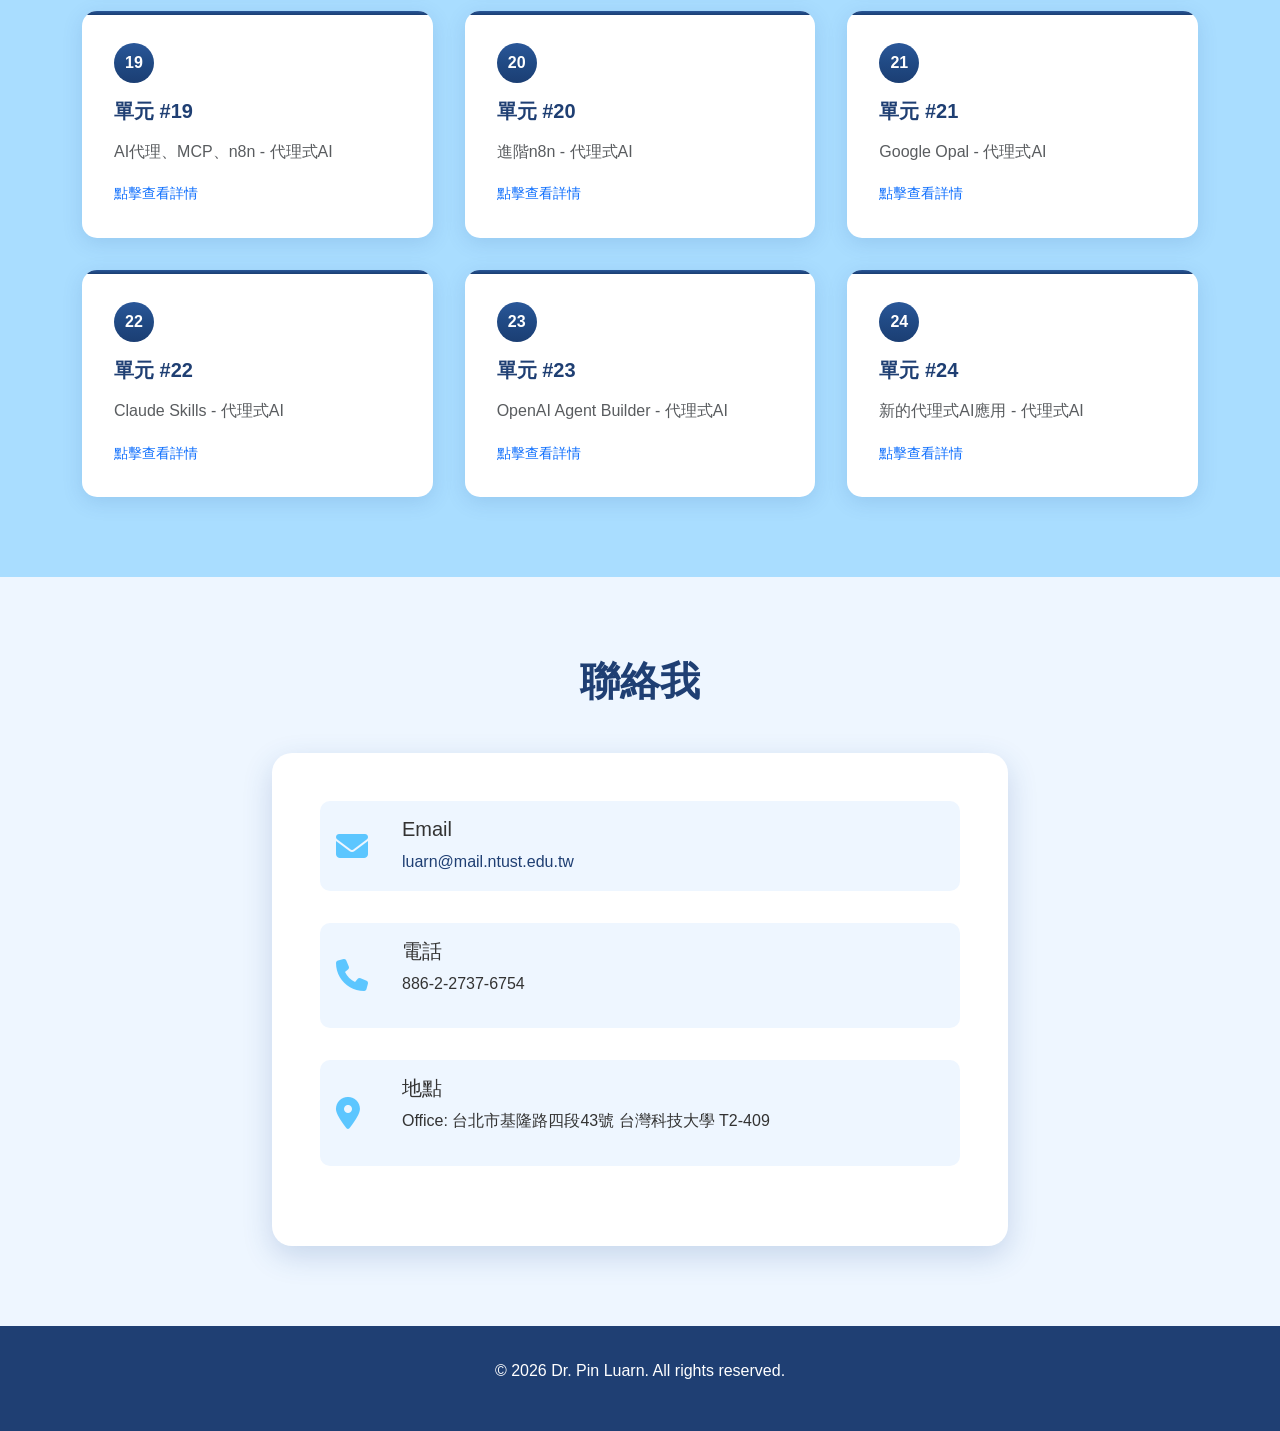
==== commit f8e88e1b: "Update index.html" ====
--- a/index.html
+++ b/index.html
@@ -40,7 +40,7 @@
     </style>
     <link rel="icon" type="image/x-icon" href="/pic/favicon.ico">
 </head>
-
+<script src="chatbotb.js"></script>
 <body>
     <!-- Navigation -->
     <nav class="navbar navbar-expand-lg fixed-top">
